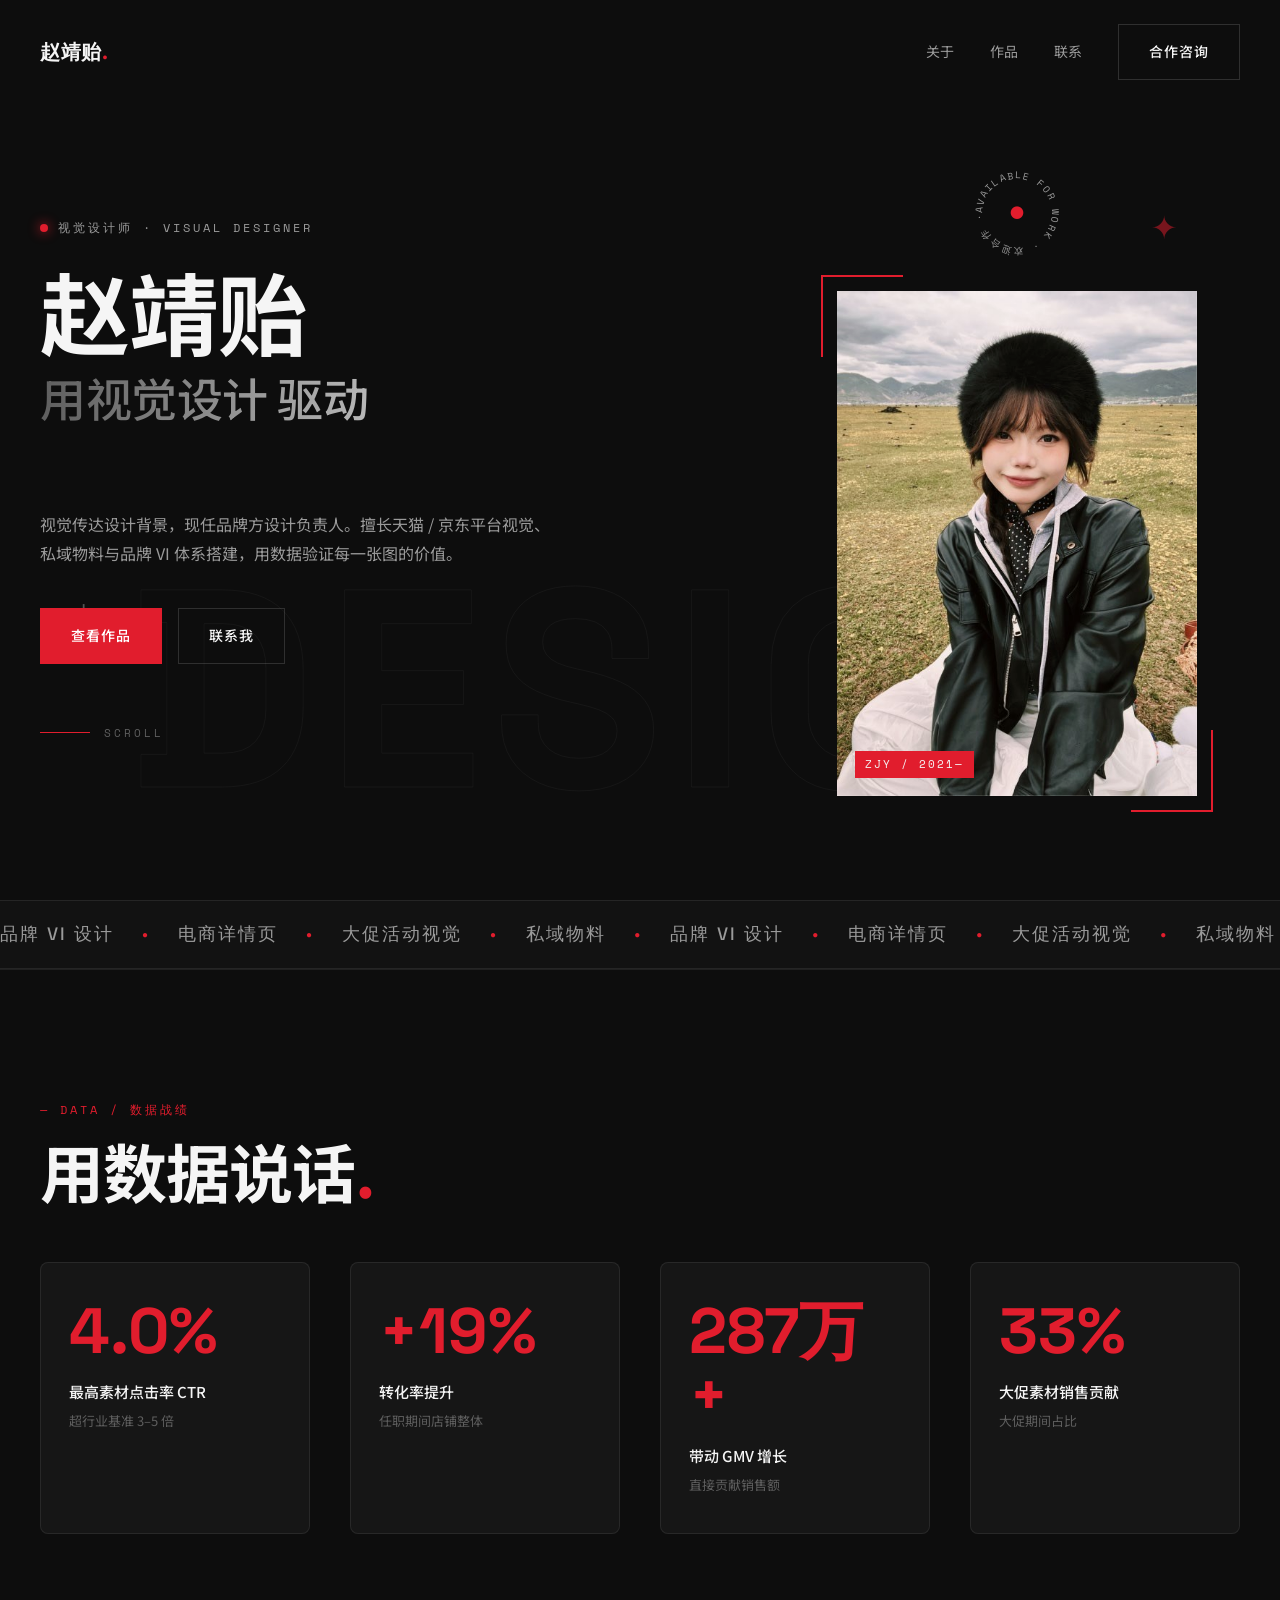
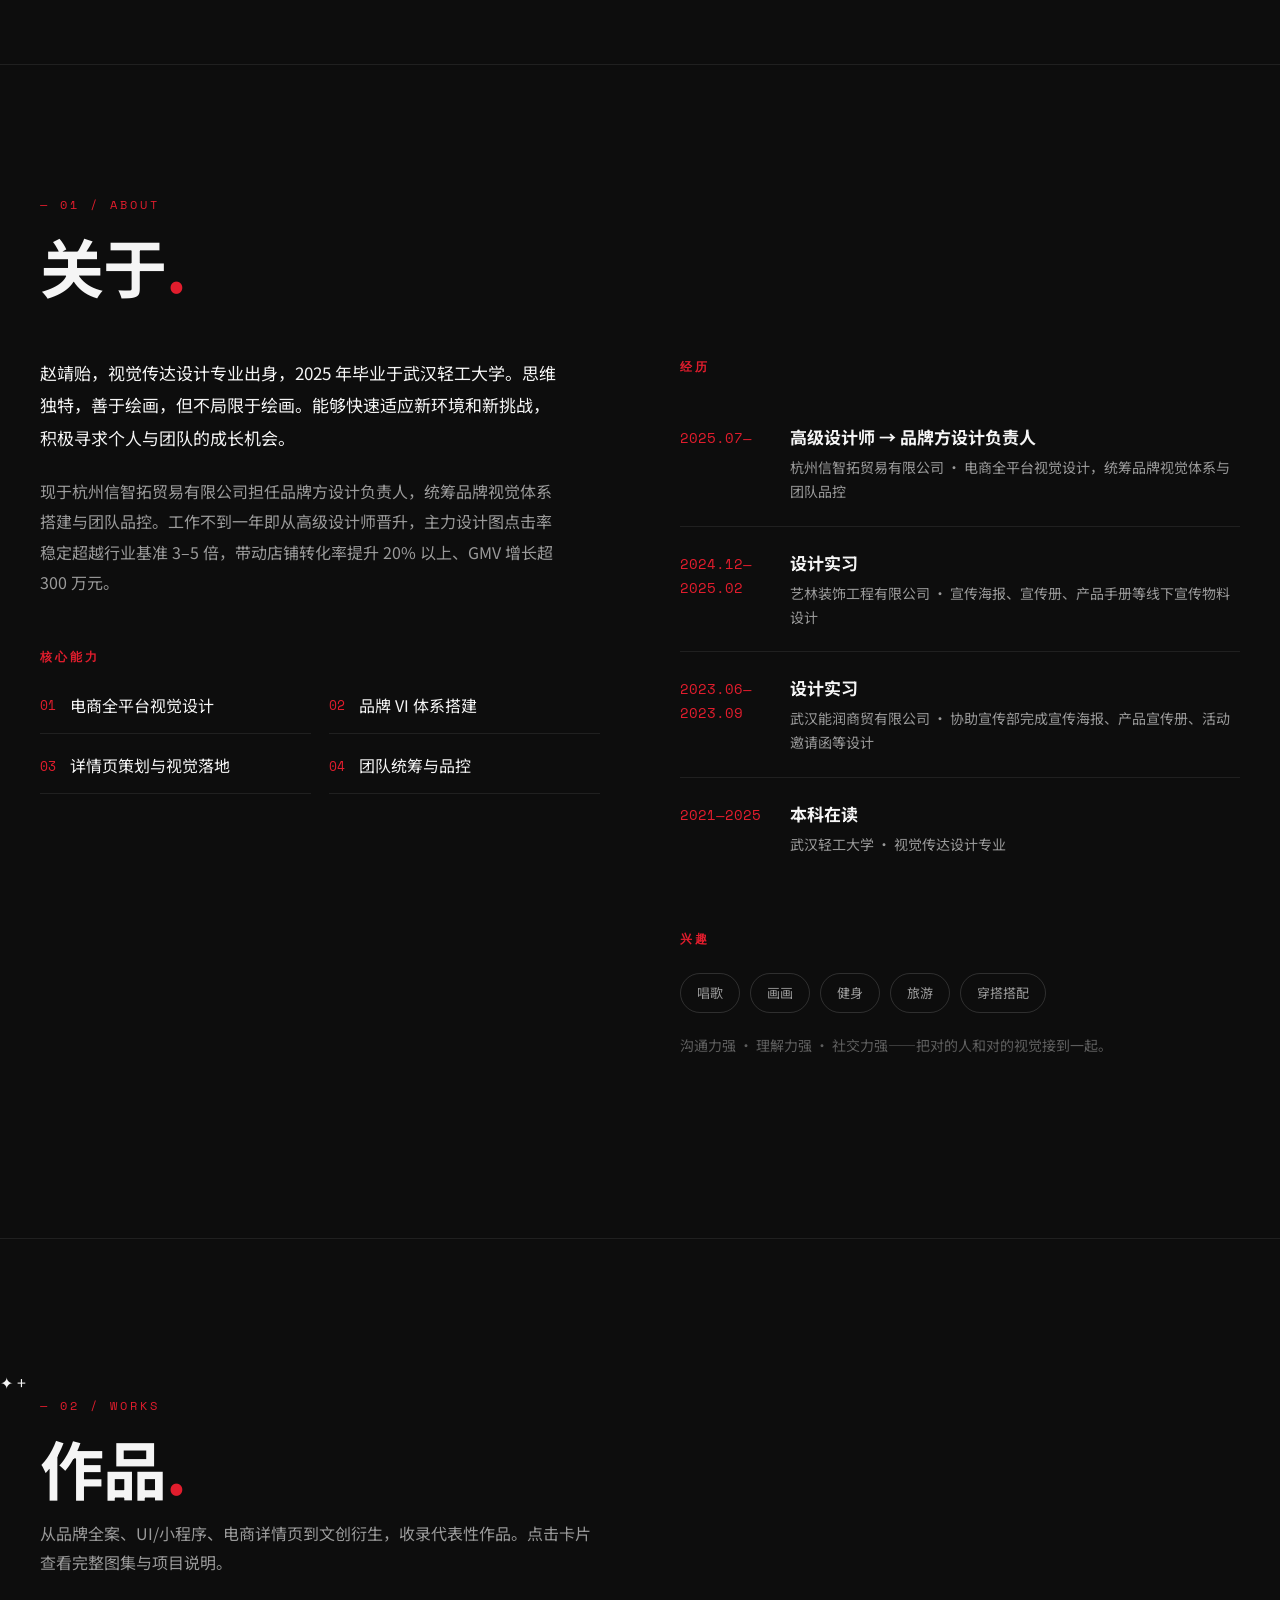
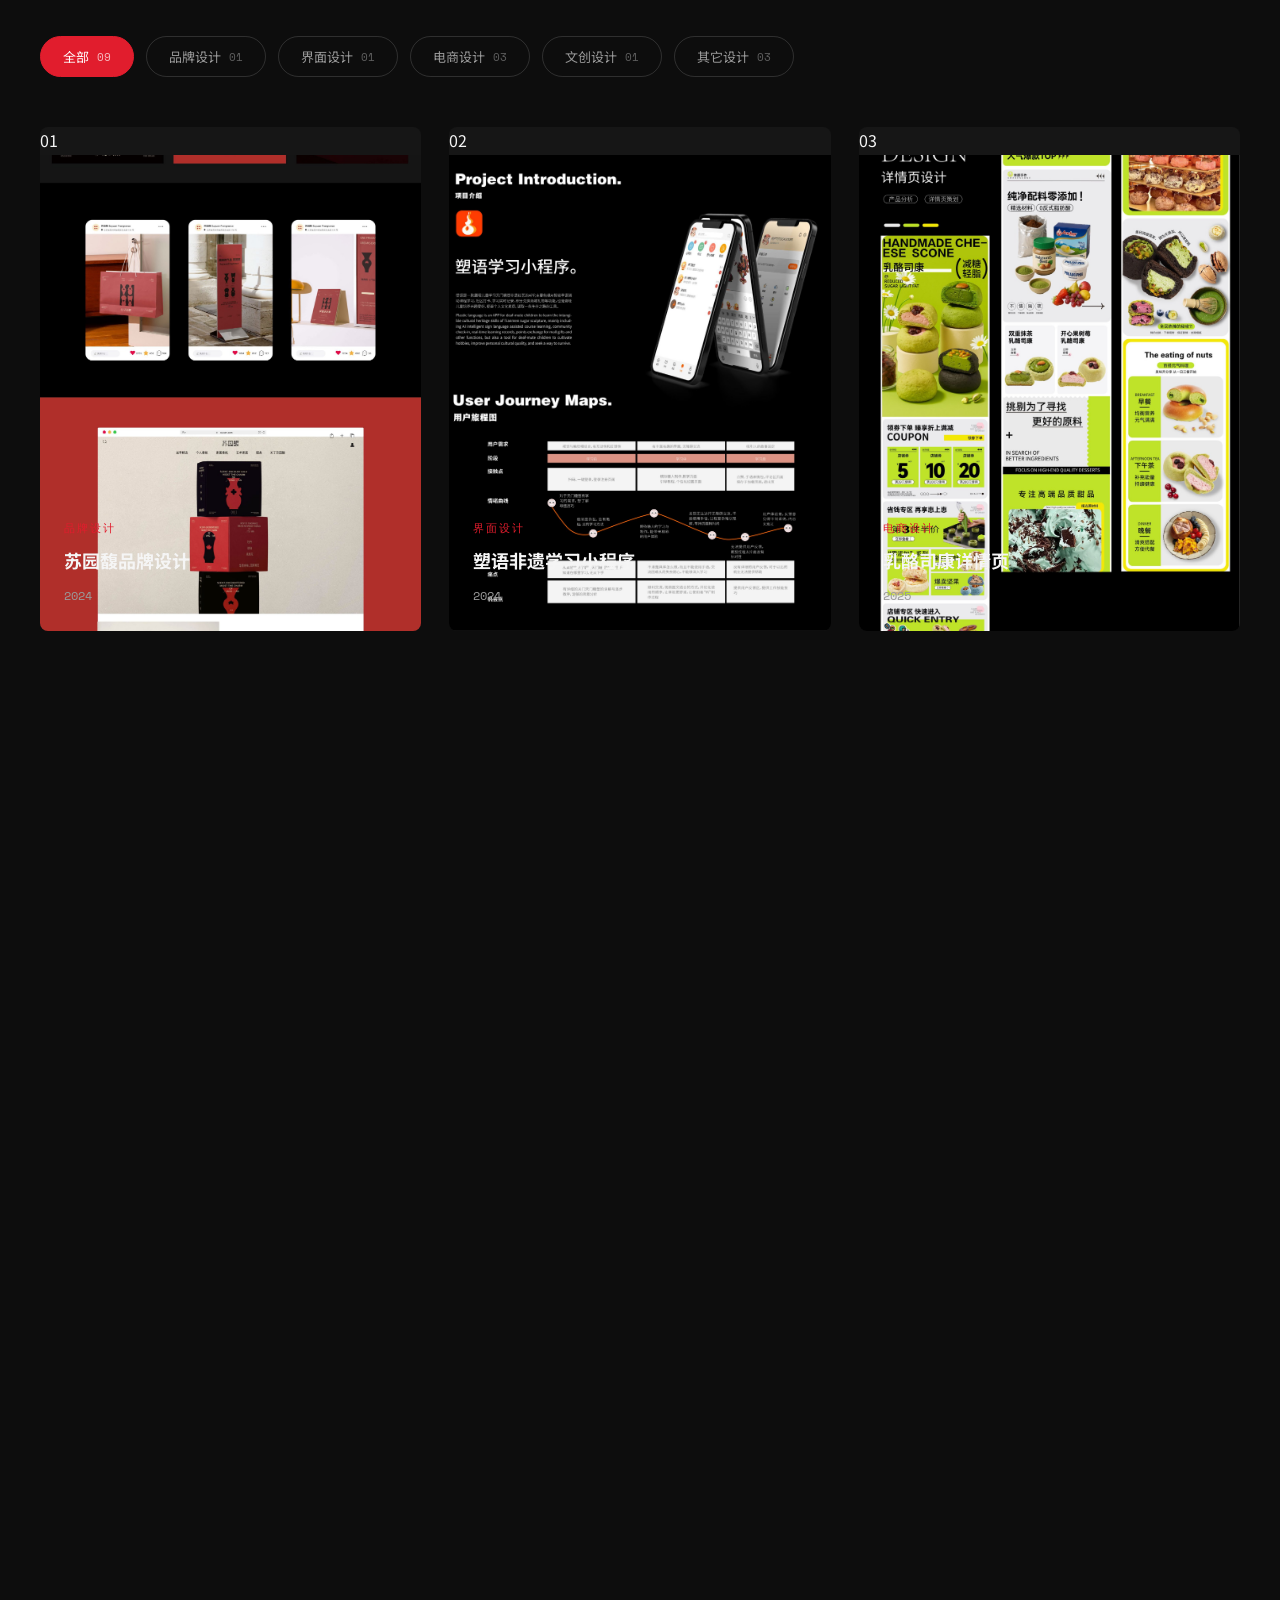
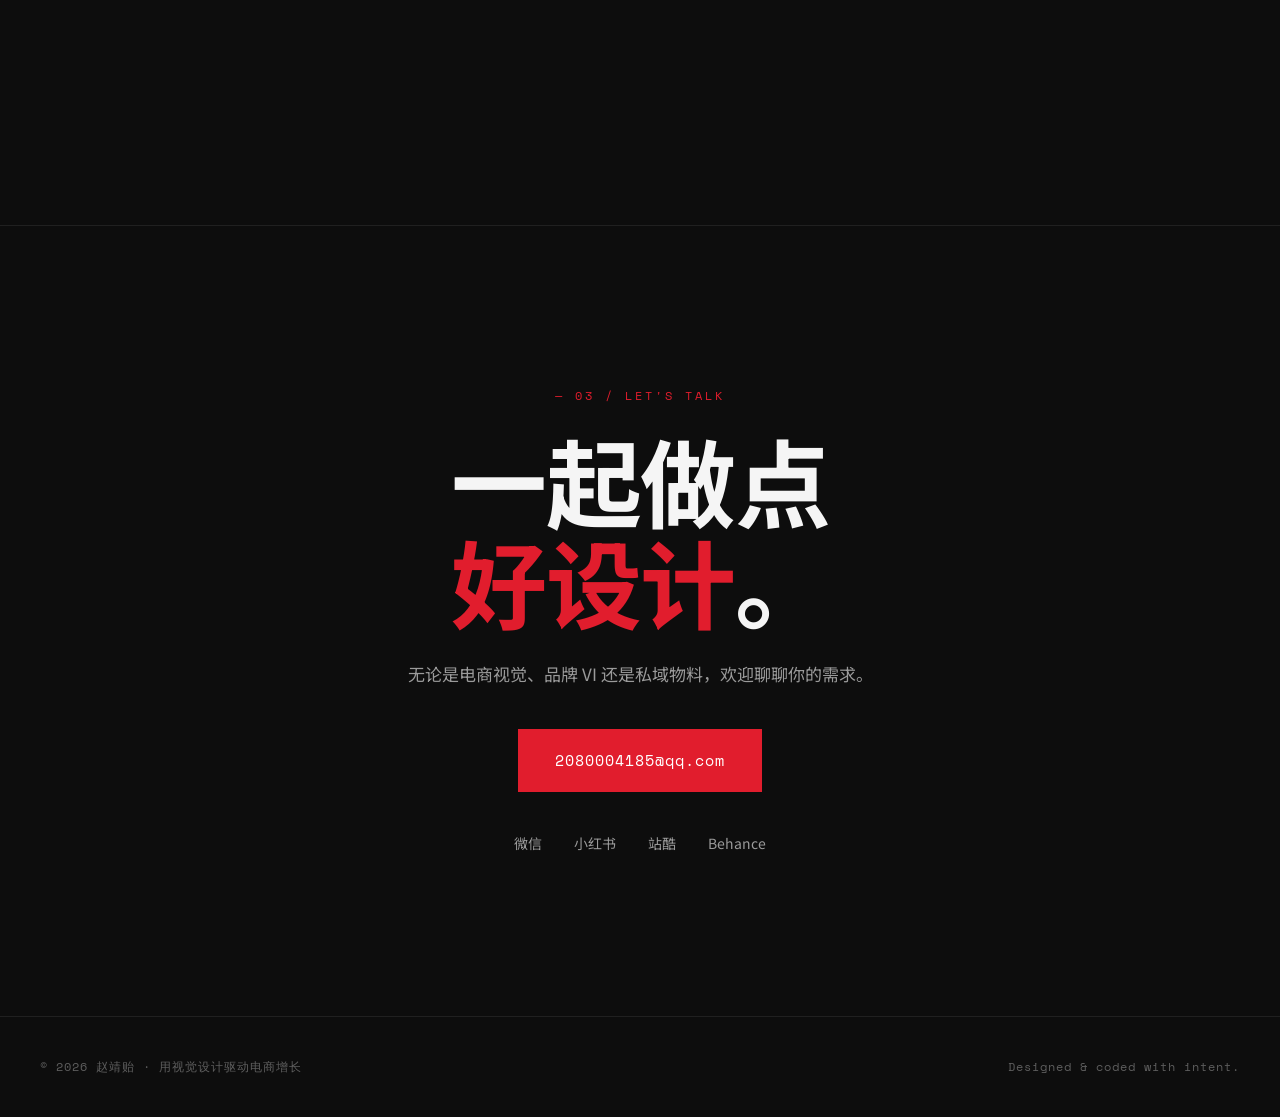
==== index.html @ d7a93163 "Update index.html - works section redesign" ====
<!DOCTYPE html>
<html lang="zh-CN">
<head>
<meta charset="UTF-8">
<meta name="viewport" content="width=device-width, initial-scale=1.0">
<title>赵靖贻 · 用视觉设计驱动电商增长</title>
<meta name="description" content="赵靖贻，视觉传达设计背景，品牌方设计负责人。专注天猫/京东电商视觉、私域物料与品牌 VI 体系搭建，用数据验证设计价值。">
<link rel="preconnect" href="https://fonts.googleapis.com">
<link rel="preconnect" href="https://fonts.gstatic.com" crossorigin>
<link href="https://fonts.googleapis.com/css2?family=Noto+Sans+SC:wght@300;400;500;700&family=Space+Grotesk:wght@400;500;700&family=Space+Mono:wght@400;700&display=swap" rel="stylesheet">
<link rel="icon" href="data:image/svg+xml,<svg xmlns='http://www.w3.org/2000/svg' viewBox='0 0 100 100'><rect width='100' height='100' fill='%230d0d0d'/><text x='50' y='68' font-size='56' font-weight='700' fill='%23E11D2D' text-anchor='middle' font-family='sans-serif'>赵</text></svg>">
<link rel="stylesheet" href="css/style.css">
<script>
window.CDN_BASE = location.hostname.indexOf('github.io') !== -1
  ? 'https://cdn.jsdelivr.net/gh/zhaojingyi-22/zhaojingyi-portfolio@main/'
  : '';
</script>
</head>
<body>

<!-- NAV -->
<header class="nav" id="nav">
  <div class="container nav-inner">
    <a href="#top" class="logo">赵靖贻<span class="logo-dot">.</span></a>
    <nav class="nav-links" id="navLinks">
      <a href="#about" class="nav-link">关于</a>
      <a href="#works" class="nav-link">作品</a>
      <a href="#contact" class="nav-link">联系</a>
      <a href="#contact" class="btn btn-ghost nav-cta">合作咨询</a>
    </nav>
    <button class="nav-toggle" id="navToggle" aria-label="菜单">
      <span></span><span></span><span></span>
    </button>
  </div>
</header>

<!-- HERO -->
<section class="hero" id="top">
  <div class="hero-grid container">
    <div class="hero-text">
      <p class="hero-label"><span class="blink-dot"></span>视觉设计师 · VISUAL DESIGNER</p>
      <h1 class="hero-name" data-text="赵靖贻">赵靖贻</h1>
      <h2 class="hero-headline">
        <span class="headline-line headline-grad">用视觉设计 驱动</span>
        <span class="headline-line headline-grad"><span class="accent">电商增长</span></span>
      </h2>
      <p class="hero-sub">视觉传达设计背景，现任品牌方设计负责人。擅长天猫 / 京东平台视觉、私域物料与品牌 VI 体系搭建，用数据验证每一张图的价值。</p>
      <div class="hero-cta">
        <a href="#works" class="btn btn-primary">查看作品</a>
        <a href="#contact" class="btn btn-ghost">联系我</a>
      </div>
      <div class="hero-scroll">
        <span class="scroll-line"></span>
        <span class="scroll-text">SCROLL</span>
      </div>
    </div>
    <div class="hero-portrait">
      <div class="hero-badge">
        <svg viewBox="0 0 100 100" class="badge-svg" aria-hidden="true">
          <defs><path id="circlePath" d="M 50,50 m -36,0 a 36,36 0 1,1 72,0 a 36,36 0 1,1 -72,0"/></defs>
          <text class="badge-text"><textPath href="#circlePath">AVAILABLE FOR WORK · 欢迎合作 · </textPath></text>
        </svg>
        <span class="badge-center">●</span>
      </div>
      <div class="portrait-frame" id="portraitFrame">
        <img src="assets/portrait.jpg" alt="赵靖贻个人照片" loading="eager">
        <span class="portrait-tag">ZJY / 2021—</span>
      </div>
    </div>
  </div>
  <div class="hero-bg-text">DESIGN</div>
  <div class="hero-floaters">
    <span class="float-shape float-asterisk">✦</span>
    <span class="float-shape float-cross">+</span>
    <span class="float-shape float-circle"></span>
  </div>
</section>

<!-- MARQUEE -->
<div class="marquee" aria-hidden="true">
  <div class="marquee-track">
    <span>品牌 VI 设计</span><span class="marquee-dot">●</span><span>电商详情页</span><span class="marquee-dot">●</span><span>大促活动视觉</span><span class="marquee-dot">●</span><span>私域物料</span><span class="marquee-dot">●</span><span>品牌 VI 设计</span><span class="marquee-dot">●</span><span>电商详情页</span><span class="marquee-dot">●</span><span>大促活动视觉</span><span class="marquee-dot">●</span><span>私域物料</span><span class="marquee-dot">●</span>
  </div>
</div>

<!-- STATS -->
<section class="stats" id="stats">
  <div class="container">
    <div class="section-head reveal">
      <span class="section-label">— DATA / 数据战绩</span>
      <h2 class="section-title">用数据说话<span class="accent">.</span></h2>
    </div>
    <div class="stats-grid">
      <div class="stat reveal">
        <div class="stat-num" data-target="4.2" data-suffix="%">0</div>
        <p class="stat-label">最高素材点击率 CTR</p>
        <p class="stat-note">超行业基准 3–5 倍</p>
      </div>
      <div class="stat reveal" data-delay="100">
        <div class="stat-num" data-target="20" data-prefix="+" data-suffix="%">0</div>
        <p class="stat-label">转化率提升</p>
        <p class="stat-note">任职期间店铺整体</p>
      </div>
      <div class="stat reveal" data-delay="200">
        <div class="stat-num" data-target="300" data-suffix="万+">0</div>
        <p class="stat-label">带动 GMV 增长</p>
        <p class="stat-note">直接贡献销售额</p>
      </div>
      <div class="stat reveal" data-delay="300">
        <div class="stat-num" data-target="35" data-suffix="%">0</div>
        <p class="stat-label">大促素材销售贡献</p>
        <p class="stat-note">大促期间占比</p>
      </div>
    </div>
  </div>
</section>

<!-- ABOUT -->
<section class="about" id="about">
  <div class="container">
    <div class="section-head reveal">
      <span class="section-label">— 01 / ABOUT</span>
      <h2 class="section-title">关于<span class="accent">.</span></h2>
    </div>
    <div class="about-grid">
      <div class="about-left">
        <p class="about-bio reveal">赵靖贻，视觉传达设计专业出身，2025 年毕业于武汉轻工大学。思维独特，善于绘画，但不局限于绘画。能够快速适应新环境和新挑战，积极寻求个人与团队的成长机会。</p>
        <p class="about-bio reveal">现于杭州信智拓贸易有限公司担任品牌方设计负责人，统筹品牌视觉体系搭建与团队品控。工作不到一年即从高级设计师晋升，主力设计图点击率稳定超越行业基准 3–5 倍，带动店铺转化率提升 20% 以上、GMV 增长超 300 万元。</p>
        <div class="about-cap reveal">
          <h3 class="cap-title">核心能力</h3>
          <ul class="cap-list">
            <li><span>01</span>电商全平台视觉设计</li>
            <li><span>02</span>品牌 VI 体系搭建</li>
            <li><span>03</span>详情页策划与视觉落地</li>
            <li><span>04</span>团队统筹与品控</li>
          </ul>
        </div>
      </div>
      <div class="about-right">
        <div class="timeline reveal">
          <h3 class="cap-title">经历</h3>
          <div class="tl-item">
            <span class="tl-year">2025.07—</span>
            <div class="tl-body">
              <h4>高级设计师 → 品牌方设计负责人</h4>
              <p>杭州信智拓贸易有限公司 · 电商全平台视觉设计，统筹品牌视觉体系与团队品控</p>
            </div>
          </div>
          <div class="tl-item">
            <span class="tl-year">2024.12—2025.02</span>
            <div class="tl-body">
              <h4>设计实习</h4>
              <p>艺林装饰工程有限公司 · 宣传海报、宣传册、产品手册等线下宣传物料设计</p>
            </div>
          </div>
          <div class="tl-item">
            <span class="tl-year">2023.06—2023.09</span>
            <div class="tl-body">
              <h4>设计实习</h4>
              <p>武汉能润商贸有限公司 · 协助宣传部完成宣传海报、产品宣传册、活动邀请函等设计</p>
            </div>
          </div>
          <div class="tl-item">
            <span class="tl-year">2021—2025</span>
            <div class="tl-body">
              <h4>本科在读</h4>
              <p>武汉轻工大学 · 视觉传达设计专业</p>
            </div>
          </div>
        </div>
        <div class="interests reveal">
          <h3 class="cap-title">兴趣</h3>
          <div class="tags">
            <span>唱歌</span><span>画画</span><span>健身</span><span>旅游</span><span>穿搭搭配</span>
          </div>
          <p class="soft-skills">沟通力强 · 理解力强 · 社交力强——把对的人和对的视觉接到一起。</p>
        </div>
      </div>
    </div>
  </div>
</section>

<!-- WORKS -->
<section class="works" id="works">
  <div class="works-deco" aria-hidden="true">
    <span class="deco-ring"></span>
    <span class="deco-star">✦</span>
    <span class="deco-cross">+</span>
    <span class="deco-dots"></span>
  </div>
  <div class="container">
    <div class="section-head reveal">
      <span class="section-label">— 02 / WORKS</span>
      <h2 class="section-title">作品<span class="accent">.</span></h2>
      <p class="section-desc">从品牌全案、UI/小程序、电商详情页到文创衍生，收录代表性作品。点击卡片查看完整图集与项目说明。</p>
    </div>

    <div class="filters reveal" id="filters">
      <button class="filter is-active" data-filter="all">全部 <span>09</span></button>
      <button class="filter" data-filter="brand">品牌设计 <span>01</span></button>
      <button class="filter" data-filter="ui">界面设计 <span>01</span></button>
      <button class="filter" data-filter="ecommerce">电商设计 <span>03</span></button>
      <button class="filter" data-filter="creative">文创设计 <span>01</span></button>
      <button class="filter" data-filter="other">其它设计 <span>03</span></button>
    </div>

    <div class="works-grid" id="worksGrid">
      <article class="work reveal" data-category="brand" data-type="image" data-id="brand-suyuan" data-title="苏园馥品牌设计" data-cat="品牌设计" data-year="2024">
        <span class="work-index">01</span>
        <span class="work-view"></span>
        <div class="work-media"><img src="assets/works/brand-suyuan-05.jpg" alt="苏园馥品牌设计" loading="lazy"></div>
        <div class="work-meta">
          <span class="work-cat">品牌设计</span>
          <h3 class="work-title">苏园馥品牌设计</h3>
          <span class="work-year">2024</span>
        </div>
      </article>

      <article class="work reveal" data-category="ui" data-type="image" data-id="ui-suyu" data-title="塑语非遗学习小程序" data-cat="界面设计" data-year="2024">
        <span class="work-index">02</span>
        <span class="work-view"></span>
        <div class="work-media"><img src="assets/works/ui-suyu-01.jpg" alt="塑语非遗学习小程序" loading="lazy"></div>
        <div class="work-meta">
          <span class="work-cat">界面设计</span>
          <h3 class="work-title">塑语非遗学习小程序</h3>
          <span class="work-year">2024</span>
        </div>
      </article>

      <article class="work reveal" data-category="ecommerce" data-type="image" data-id="ecom-scone" data-title="乳酪司康详情页设计" data-cat="电商设计" data-year="2025">
        <span class="work-index">03</span>
        <span class="work-view"></span>
        <div class="work-media"><img src="assets/works/ecom-scone-01.jpg" alt="乳酪司康详情页设计" loading="lazy"></div>
        <div class="work-meta">
          <span class="work-cat">电商设计</span>
          <h3 class="work-title">乳酪司康详情页</h3>
          <span class="work-year">2025</span>
        </div>
      </article>

      <article class="work reveal" data-category="ecommerce" data-type="image" data-id="ecom-mideer" data-title="弥鹿笔袋详情页设计" data-cat="电商设计" data-year="2025">
        <span class="work-index">04</span>
        <span class="work-view"></span>
        <div class="work-media"><img src="assets/works/ecom-mideer-01.jpg" alt="弥鹿笔袋详情页设计" loading="lazy"></div>
        <div class="work-meta">
          <span class="work-cat">电商设计</span>
          <h3 class="work-title">弥鹿笔袋详情页</h3>
          <span class="work-year">2025</span>
        </div>
      </article>

      <article class="work reveal" data-category="ecommerce" data-type="image" data-id="ecom-cocacola" data-title="可口可乐联名杯详情页设计" data-cat="电商设计" data-year="2024">
        <span class="work-index">05</span>
        <span class="work-view"></span>
        <div class="work-media"><img src="assets/works/ecom-cocacola-01.jpg" alt="可口可乐联名杯详情页设计" loading="lazy"></div>
        <div class="work-meta">
          <span class="work-cat">电商设计</span>
          <h3 class="work-title">可口可乐联名杯详情页</h3>
          <span class="work-year">2024</span>
        </div>
      </article>

      <article class="work reveal" data-category="creative" data-type="image" data-id="creative-dunhuang" data-title="藻韵敦煌文创设计" data-cat="文创设计" data-year="2025">
        <span class="work-index">06</span>
        <span class="work-view"></span>
        <div class="work-media"><img src="assets/works/creative-dunhuang-01.jpg" alt="藻韵敦煌文创设计" loading="lazy"></div>
        <div class="work-meta">
          <span class="work-cat">文创设计</span>
          <h3 class="work-title">藻韵敦煌文创设计</h3>
          <span class="work-year">2025</span>
        </div>
      </article>

      <article class="work reveal" data-category="other" data-type="image" data-id="other-poster" data-title="海报设计合集" data-cat="其它设计" data-year="2023–2024">
        <span class="work-index">07</span>
        <span class="work-view"></span>
        <div class="work-media"><img src="assets/works/other-poster-01.jpg" alt="海报设计合集" loading="lazy"></div>
        <div class="work-meta">
          <span class="work-cat">其它设计</span>
          <h3 class="work-title">海报设计合集</h3>
          <span class="work-year">2023–2024</span>
        </div>
      </article>

      <article class="work reveal" data-category="other" data-type="image" data-id="other-book" data-title="手绘本封面设计" data-cat="其它设计" data-year="2024">
        <span class="work-index">08</span>
        <span class="work-view"></span>
        <div class="work-media"><img src="assets/works/other-book-01.jpg" alt="手绘本封面设计" loading="lazy"></div>
        <div class="work-meta">
          <span class="work-cat">其它设计</span>
          <h3 class="work-title">手绘本封面设计</h3>
          <span class="work-year">2024</span>
        </div>
      </article>

      <article class="work reveal" data-category="other" data-type="image" data-id="other-illust" data-title="插画与个人创作" data-cat="其它设计" data-year="2021–2024">
        <span class="work-index">09</span>
        <span class="work-view"></span>
        <div class="work-media"><img src="assets/works/other-illust-01.jpg" alt="插画与个人创作" loading="lazy"></div>
        <div class="work-meta">
          <span class="work-cat">其它设计</span>
          <h3 class="work-title">插画与个人创作</h3>
          <span class="work-year">2021–2024</span>
        </div>
      </article>
    </div>
  </div>
</section>

<!-- CONTACT -->
<section class="contact" id="contact">
  <div class="container contact-inner reveal">
    <span class="section-label">— 03 / LET'S TALK</span>
    <h2 class="contact-title">一起做点<br><span class="accent">好设计</span>。</h2>
    <p class="contact-desc">无论是电商视觉、品牌 VI 还是私域物料，欢迎聊聊你的需求。</p>
    <a href="mailto:2080004185@qq.com" class="btn btn-primary contact-btn">2080004185@qq.com</a>
    <div class="socials">
      <a href="#" class="social">微信</a>
      <a href="#" class="social">小红书</a>
      <a href="#" class="social">站酷</a>
      <a href="#" class="social">Behance</a>
    </div>
  </div>
</section>

<footer class="footer">
  <div class="container footer-inner">
    <span>© 2026 赵靖贻 · 用视觉设计驱动电商增长</span>
    <span class="footer-cred">Designed & coded with intent.</span>
  </div>
</footer>

<script>
if (window.CDN_BASE) {
  document.querySelectorAll('img[src^="assets/"]').forEach(function(img) {
    img.src = window.CDN_BASE + img.getAttribute('src');
  });
}
</script>
<script src="js/main.js"></script>
</body>
</html>
---- css/style.css ----
:root{
  --bg:#0d0d0d;
  --bg-2:#121212;
  --surface:#161616;
  --line:rgba(255,255,255,.08);
  --line-2:rgba(255,255,255,.14);
  --red:#E11D2D;
  --red-2:#ff3b46;
  --white:#f5f5f5;
  --gray:#9a9a9a;
  --dim:#5e5e5e;
  --sans:"Noto Sans SC",system-ui,sans-serif;
  --grotesk:"Space Grotesk",sans-serif;
  --mono:"Space Mono",monospace;
  --max:1280px;
  --ease:cubic-bezier(.22,.61,.36,1);
}
*{margin:0;padding:0;box-sizing:border-box}
html{scroll-behavior:smooth}
body{
  background:var(--bg);
  color:var(--white);
  font-family:var(--sans);
  font-size:16px;
  line-height:1.7;
  -webkit-font-smoothing:antialiased;
  overflow-x:hidden;
}
img{display:block;max-width:100%}
a{color:inherit;text-decoration:none}
button{font-family:inherit;cursor:pointer;border:none;background:none;color:inherit}
.container{width:100%;max-width:var(--max);margin:0 auto;padding:0 40px}
.accent{color:var(--red)}

/* ---------- NAV ---------- */
.nav{position:fixed;top:0;left:0;width:100%;z-index:100;transition:background .4s var(--ease),border-color .4s var(--ease),padding .4s var(--ease);padding:24px 0;border-bottom:1px solid transparent}
.nav.scrolled{background:rgba(13,13,13,.85);backdrop-filter:blur(14px);-webkit-backdrop-filter:blur(14px);border-color:var(--line);padding:16px 0}
.nav-inner{display:flex;align-items:center;justify-content:space-between}
.logo{font-family:var(--grotesk);font-weight:700;font-size:20px;letter-spacing:.5px}
.logo-dot{color:var(--red)}
.nav-links{display:flex;align-items:center;gap:36px}
.nav-link{font-size:14px;color:var(--gray);position:relative;transition:color .3s}
.nav-link::after{content:"";position:absolute;left:0;bottom:-6px;width:0;height:1px;background:var(--red);transition:width .3s var(--ease)}
.nav-link:hover{color:var(--white)}
.nav-link:hover::after{width:100%}
.nav-cta{padding:9px 20px;font-size:13px;border-color:var(--line-2)}
.nav-cta:hover{border-color:var(--red);color:var(--red)}
.nav-toggle{display:none;flex-direction:column;gap:5px;padding:6px}
.nav-toggle span{width:24px;height:2px;background:var(--white);transition:.3s}

/* ---------- BUTTONS ---------- */
.btn{display:inline-flex;align-items:center;justify-content:center;padding:15px 30px;font-size:14px;font-weight:500;letter-spacing:1px;transition:all .35s var(--ease);border:1px solid transparent;cursor:pointer}
.btn-primary{background:var(--red);color:#fff}
.btn-primary:hover{background:var(--red-2);transform:translateY(-2px);box-shadow:0 12px 30px -10px rgba(225,29,45,.6)}
.btn-ghost{border-color:var(--line-2);color:var(--white)}
.btn-ghost:hover{border-color:var(--red);color:var(--red)}

/* ---------- HERO ---------- */
.hero{position:relative;min-height:100vh;display:flex;align-items:center;padding:140px 0 80px;overflow:hidden}
.hero-grid{display:grid;grid-template-columns:1.4fr .9fr;gap:60px;align-items:center;position:relative;z-index:2}
.hero-label{font-family:var(--mono);font-size:12px;color:var(--gray);letter-spacing:3px;margin-bottom:28px;display:flex;align-items:center;gap:10px;opacity:0;animation:heroIn .9s var(--ease) .15s forwards}
.blink-dot{width:8px;height:8px;border-radius:50%;background:var(--red);box-shadow:0 0 12px var(--red);animation:blink 1.6s ease-in-out infinite}
@keyframes blink{0%,100%{opacity:1;transform:scale(1)}50%{opacity:.3;transform:scale(.7)}}
.hero-name{font-size:clamp(44px,7vw,96px);font-weight:700;line-height:1;letter-spacing:-1px;margin-bottom:14px;position:relative;display:inline-block;color:var(--white);opacity:0;animation:heroIn .9s var(--ease) .3s forwards}
.hero-name::before{content:attr(data-text);position:absolute;inset:0;background:linear-gradient(100deg,transparent 40%,var(--red) 50%,transparent 60%);background-size:280% 100%;-webkit-background-clip:text;background-clip:text;-webkit-text-fill-color:transparent;color:transparent;animation:nameShine 5s ease-in-out 1.6s infinite;pointer-events:none}
@keyframes nameShine{0%,100%{background-position:130% 0}50%{background-position:-30% 0}}

.hero-headline{font-size:clamp(26px,3.6vw,46px);font-weight:500;line-height:1.2;margin-bottom:28px;letter-spacing:-.5px;display:flex;flex-direction:column;gap:2px}
.headline-line{opacity:0;animation:heroIn .9s var(--ease) forwards}
.headline-line:nth-child(1){animation-delay:.45s}
.headline-line:nth-child(2){animation-delay:.6s}
.headline-grad{
  background:linear-gradient(90deg,var(--dim) 0%,var(--white) 40%,var(--white) 60%,var(--dim) 100%);
  background-size:200% 100%;
  background-position:100% 0;
  -webkit-background-clip:text;background-clip:text;
  -webkit-text-fill-color:transparent;color:transparent;
  animation:headlineGradient 1.8s var(--ease) .5s forwards;
}
@keyframes headlineGradient{
  0%{background-position:100% 0;opacity:0}
  30%{opacity:1}
  100%{background-position:0% 0;opacity:1}
}
.hero-headline .accent{animation:accentPop .7s var(--ease) 1.8s both}
@keyframes accentPop{0%{opacity:0;transform:scale(.7) translateY(8px)}100%{opacity:1;transform:none}}

.hero-sub{font-size:16px;color:var(--gray);max-width:520px;margin-bottom:40px;line-height:1.8;opacity:0;animation:heroIn .9s var(--ease) .75s forwards}
.hero-cta{display:flex;gap:16px;margin-bottom:60px;opacity:0;animation:heroIn .9s var(--ease) .9s forwards}
.hero-scroll{display:flex;align-items:center;gap:14px;opacity:0;animation:heroIn .9s var(--ease) 1s forwards}
.scroll-line{width:50px;height:1px;background:var(--red);position:relative;overflow:hidden}
.scroll-line::after{content:"";position:absolute;left:-50px;top:0;width:50px;height:1px;background:var(--white);animation:slide 2.2s var(--ease) infinite}
@keyframes slide{0%{left:-50px}100%{left:50px}}
.scroll-text{font-family:var(--mono);font-size:11px;letter-spacing:3px;color:var(--dim)}
@keyframes heroIn{from{opacity:0;transform:translateY(40px)}to{opacity:1;transform:none}}

/* 头像区 */
.hero-portrait{display:flex;flex-direction:column;align-items:center;gap:30px;opacity:0;animation:portraitFlyIn 1.2s var(--ease) .35s forwards}
@keyframes portraitFlyIn{from{opacity:0;transform:translateX(80px) rotate(3deg)}to{opacity:1;transform:none}}
.portrait-frame{position:relative;max-width:360px;transition:transform .45s var(--ease);transform-style:preserve-3d;will-change:transform}
.portrait-frame::before{content:"";position:absolute;top:-16px;left:-16px;width:80px;height:80px;border-top:2px solid var(--red);border-left:2px solid var(--red);transition:width .5s var(--ease),height .5s var(--ease)}
.portrait-frame::after{content:"";position:absolute;bottom:-16px;right:-16px;width:80px;height:80px;border-bottom:2px solid var(--red);border-right:2px solid var(--red);transition:width .5s var(--ease),height .5s var(--ease)}
.portrait-frame:hover::before,.portrait-frame:hover::after{width:104px;height:104px}
.portrait-frame img{width:100%;filter:grayscale(.15) contrast(1.05)}
.portrait-tag{position:absolute;bottom:18px;left:18px;font-family:var(--mono);font-size:11px;color:var(--white);background:var(--red);padding:4px 10px;letter-spacing:2px}

/* 旋转徽章 */
.hero-badge{position:relative;width:96px;height:96px;z-index:5;animation:badgeFloat 4s ease-in-out infinite}
.badge-svg{width:100%;height:100%;animation:badgeSpin 12s linear infinite}
.badge-text{font-family:var(--mono);font-size:10px;fill:var(--gray);letter-spacing:1.5px}
.badge-center{position:absolute;top:50%;left:50%;transform:translate(-50%,-50%);font-size:14px;color:var(--red);animation:blink 1.6s ease-in-out infinite}
@keyframes badgeSpin{from{transform:rotate(0)}to{transform:rotate(360deg)}}
@keyframes badgeFloat{0%,100%{transform:translateY(0)}50%{transform:translateY(-8px)}}

/* 浮动装饰元素 */
.hero-floaters{position:absolute;inset:0;z-index:1;pointer-events:none}
.float-shape{position:absolute;pointer-events:none;opacity:.5}
.float-asterisk{top:22%;right:8%;font-size:32px;color:var(--red);animation:floatSpin 8s ease-in-out infinite}
.float-cross{bottom:30%;left:6%;font-size:24px;color:var(--gray);animation:floatPulse 4s ease-in-out infinite}
.float-circle{top:58%;right:12%;width:16px;height:16px;border:1.5px solid var(--red);border-radius:50%;animation:floatPulse 5s ease-in-out infinite .5s}
@keyframes floatSpin{0%,100%{transform:rotate(0) translateY(0)}50%{transform:rotate(180deg) translateY(-12px)}}
@keyframes floatPulse{0%,100%{transform:scale(1);opacity:.5}50%{transform:scale(1.3);opacity:.2}}

.hero-bg-text{position:absolute;bottom:-30px;left:50%;transform:translateX(-50%);font-family:var(--grotesk);font-weight:700;font-size:clamp(120px,22vw,320px);color:transparent;-webkit-text-stroke:1px rgba(255,255,255,.04);letter-spacing:10px;z-index:1;pointer-events:none;white-space:nowrap;animation:bgDrift 18s ease-in-out infinite}
@keyframes bgDrift{0%,100%{transform:translateX(-50%)}50%{transform:translateX(-42%)}}

/* ---------- MARQUEE ---------- */
.marquee{overflow:hidden;border-top:1px solid var(--line);border-bottom:1px solid var(--line);background:var(--bg-2);padding:18px 0;white-space:nowrap}
.marquee-track{display:inline-flex;align-items:center;gap:28px;animation:marqueeMove 24s linear infinite}
.marquee-track span{font-family:var(--grotesk);font-size:18px;font-weight:500;color:var(--gray);text-transform:uppercase;letter-spacing:2px}
.marquee-track .marquee-dot{color:var(--red);font-size:10px}
@keyframes marqueeMove{from{transform:translateX(0)}to{transform:translateX(-50%)}}

/* ---------- SECTION COMMON ---------- */
.section-head{margin-bottom:60px;max-width:680px}
.section-label{font-family:var(--mono);font-size:12px;color:var(--red);letter-spacing:3px;display:block;margin-bottom:18px}
.section-title{font-size:clamp(36px,5vw,68px);font-weight:700;line-height:1;letter-spacing:-1px}
.section-desc{font-size:16px;color:var(--gray);margin-top:20px;max-width:560px;line-height:1.8}

/* ---------- STATS ---------- */
.stats{padding:130px 0;border-top:1px solid var(--line)}
.stats-grid{display:grid;grid-template-columns:repeat(4,1fr);gap:40px}
.stat{padding:36px 28px;background:var(--surface);border:1px solid var(--line);border-radius:8px;transition:transform .4s var(--ease),border-color .4s var(--ease)}
.stat:hover{transform:translateY(-6px);border-color:var(--line-2)}
.stat-num{font-family:var(--grotesk);font-size:clamp(40px,5vw,64px);font-weight:700;color:var(--red);line-height:1;margin-bottom:16px}
.stat-label{font-size:15px;color:var(--white);font-weight:500;margin-bottom:6px}
.stat-note{font-size:13px;color:var(--dim)}

/* ---------- ABOUT ---------- */
.about{padding:130px 0;border-top:1px solid var(--line)}
.about-grid{display:grid;grid-template-columns:1fr 1fr;gap:80px}
.about-bio{font-size:16px;color:var(--gray);line-height:1.9;margin-bottom:22px;max-width:520px}
.about-bio:first-of-type{color:var(--white);font-size:17px}
.about-cap{margin-top:50px}
.cap-title{font-family:var(--mono);font-size:12px;color:var(--red);letter-spacing:3px;margin-bottom:24px;text-transform:uppercase}
.cap-list{list-style:none;display:grid;grid-template-columns:1fr 1fr;gap:18px}
.cap-list li{font-size:16px;color:var(--white);padding-bottom:14px;border-bottom:1px solid var(--line);display:flex;align-items:center;gap:14px}
.cap-list span{font-family:var(--mono);color:var(--red);font-size:13px}
.timeline,.interests{margin-bottom:50px}
.tl-item{display:grid;grid-template-columns:90px 1fr;gap:20px;padding:22px 0;border-bottom:1px solid var(--line)}
.tl-item:last-child{border-bottom:none}
.tl-year{font-family:var(--mono);font-size:14px;color:var(--red);padding-top:3px}
.tl-body h4{font-size:17px;font-weight:700;margin-bottom:4px}
.tl-body p{font-size:14px;color:var(--gray)}
.tags{display:flex;flex-wrap:wrap;gap:10px;margin-bottom:20px}
.tags span{padding:8px 16px;border:1px solid var(--line-2);border-radius:30px;font-size:13px;color:var(--gray);transition:.3s}
.tags span:hover{border-color:var(--red);color:var(--red)}
.soft-skills{font-size:14px;color:var(--dim);line-height:1.8}

/* ---------- WORKS ---------- */
.works{padding:130px 0;border-top:1px solid var(--line)}
.filters{display:flex;flex-wrap:wrap;gap:12px;margin-bottom:50px}
.filter{padding:10px 22px;border:1px solid var(--line-2);border-radius:40px;font-size:13px;color:var(--gray);transition:all .3s var(--ease);display:inline-flex;align-items:center;gap:8px}
.filter span{font-family:var(--mono);font-size:11px;color:var(--dim)}
.filter:hover{color:var(--white);border-color:var(--white)}
.filter.is-active{background:var(--red);border-color:var(--red);color:#fff}
.filter.is-active span{color:rgba(255,255,255,.7)}
.works-grid{display:grid;grid-template-columns:repeat(3,1fr);gap:28px}
.work{position:relative;cursor:pointer;overflow:hidden;border-radius:8px;background:var(--surface);transition:transform .5s var(--ease)}
.work:hover{transform:translateY(-6px)}
.work-media{aspect-ratio:4/5;overflow:hidden;position:relative}
.work-media img{width:100%;height:100%;object-fit:cover;transition:transform .7s var(--ease)}
.work:hover .work-media img{transform:scale(1.06)}
.work-overlay{position:absolute;inset:0;background:linear-gradient(to top,rgba(13,13,13,.92) 0%,rgba(13,13,13,.2) 50%,transparent 100%);opacity:0;transition:opacity .4s var(--ease);display:flex;align-items:flex-end;justify-content:flex-end;padding:24px}
.work:hover .work-overlay{opacity:1}
.work-plus{font-size:28px;color:var(--white);width:48px;height:48px;border:1px solid var(--white);border-radius:50%;display:flex;align-items:center;justify-content:center;transform:translateY(10px);transition:transform .4s var(--ease)}
.work:hover .work-plus{transform:translateY(0);border-color:var(--red);color:var(--red)}
.work-meta{position:absolute;left:0;bottom:0;padding:24px;z-index:2;width:100%}
.work-cat{font-family:var(--mono);font-size:11px;color:var(--red);letter-spacing:2px;text-transform:uppercase}
.work-title{font-size:18px;font-weight:700;margin:6px 0 4px}
.work-year{font-family:var(--mono);font-size:12px;color:var(--gray)}
.work.is-hidden{display:none}

/* ---------- CONTACT ---------- */
.contact{padding:160px 0;text-align:center;border-top:1px solid var(--line);position:relative;overflow:hidden;background:var(--bg)}
.contact-inner{max-width:760px;margin:0 auto}
.contact-title{font-size:clamp(44px,8vw,96px);font-weight:700;line-height:1.05;letter-spacing:-1.5px;margin:24px 0 28px}
.contact-desc{font-size:17px;color:var(--gray);margin-bottom:40px}
.contact-btn{font-family:var(--mono);font-size:15px;padding:18px 36px}
.socials{display:flex;justify-content:center;gap:32px;margin-top:40px}
.social{font-size:14px;color:var(--gray);position:relative;transition:color .3s}
.social::after{content:"";position:absolute;left:0;bottom:-4px;width:0;height:1px;background:var(--red);transition:width .3s var(--ease)}
.social:hover{color:var(--white)}
.social:hover::after{width:100%}

/* ---------- FOOTER ---------- */
.footer{padding:40px 0;border-top:1px solid var(--line);background:var(--bg)}
.footer-inner{display:flex;justify-content:space-between;align-items:center;flex-wrap:wrap;gap:12px;font-family:var(--mono);font-size:12px;color:var(--dim);letter-spacing:1px}

/* ---------- REVEAL ---------- */
.reveal{opacity:0;transform:translateY(40px);transition:opacity .8s var(--ease),transform .8s var(--ease)}
.reveal.visible{opacity:1;transform:none}

/* ---------- RESPONSIVE ---------- */
@media (max-width:980px){
  .container{padding:0 28px}
  .hero-grid{grid-template-columns:1.2fr .8fr;gap:40px}
  .portrait-frame{max-width:280px}
  .stats-grid{grid-template-columns:repeat(2,1fr);gap:40px 24px}
  .works-grid{grid-template-columns:repeat(2,1fr)}
  .about-grid{grid-template-columns:1fr 1fr;gap:40px}
}
@media (max-width:680px){
  .nav-links{position:fixed;top:0;right:0;height:100vh;width:78%;max-width:320px;background:var(--bg-2);flex-direction:column;justify-content:center;gap:30px;transform:translateX(100%);transition:transform .4s var(--ease);border-left:1px solid var(--line)}
  .nav-links.open{transform:translateX(0)}
  .nav-toggle{display:flex;z-index:101}
  .nav-toggle.open span:nth-child(1){transform:translateY(7px) rotate(45deg)}
  .nav-toggle.open span:nth-child(2){opacity:0}
  .nav-toggle.open span:nth-child(3){transform:translateY(-7px) rotate(-45deg)}
  .hero{padding:120px 0 60px}
  .hero-grid{grid-template-columns:1.2fr .8fr;gap:24px}
  .hero-cta{flex-wrap:wrap;gap:12px;margin-bottom:40px}
  .hero-cta .btn{padding:13px 24px;font-size:13px}
  .portrait-frame{max-width:180px}
  .portrait-frame::before,.portrait-frame::after{width:50px;height:50px}
  .hero-badge{width:64px;height:64px}
  .badge-text{font-size:7px}
  .float-asterisk{font-size:20px}
  .float-cross{font-size:16px}
  .float-circle{width:10px;height:10px}
  /* 保持网格秩序，与电脑一致：不降到单列 */
  .works-grid{grid-template-columns:repeat(2,1fr);gap:24px 14px}
  .work-media{aspect-ratio:1/1}
  .work-meta{padding:14px}
  .work-cat{font-size:10px}
  .work-title{font-size:14px;margin:4px 0 2px}
  .work-year{font-size:11px}
  .cap-list{grid-template-columns:1fr 1fr;gap:14px}
  .cap-list li{font-size:14px;gap:10px}
  .stats-grid{grid-template-columns:1fr 1fr;gap:32px 18px}
  .stat{padding:24px 20px}
  .stat-num{font-size:clamp(34px,9vw,46px)}
  .stat-label{font-size:13px}
  .stat-note{font-size:11px}
  .filters{gap:8px;margin-bottom:40px}
  .filter{padding:8px 14px;font-size:12px}
  .about{padding:90px 0}
  .works{padding:90px 0}
  .stats{padding:90px 0}
  .section-head{margin-bottom:44px}
  .section-title{font-size:clamp(32px,9vw,48px)}
  .tl-item{grid-template-columns:78px 1fr;gap:12px;padding:18px 0}
  .tl-year{font-size:12px}
  .tl-body h4{font-size:15px}
  .tl-body p{font-size:13px}
  .footer-inner{justify-content:center;text-align:center}
  .socials{gap:18px;flex-wrap:wrap}
  .marquee{padding:12px 0}
  .marquee-track span{font-size:13px}
  .marquee-track{gap:18px}
}

/* ---------- WORK DETAIL PAGE (work.html) ---------- */
.work-hero{position:relative;padding:140px 0 60px;border-bottom:1px solid var(--line);overflow:hidden}
.work-hero-inner{max-width:1080px;margin:0 auto;padding:0 40px;position:relative;z-index:2}
.work-back{display:inline-flex;align-items:center;gap:10px;font-family:var(--mono);font-size:12px;color:var(--gray);letter-spacing:2px;margin-bottom:36px;transition:color .3s}
.work-back:hover{color:var(--red)}
.work-back .arrow{display:inline-block;transition:transform .3s var(--ease)}
.work-back:hover .arrow{transform:translateX(-4px)}
.work-hero-cat{font-family:var(--mono);font-size:12px;color:var(--red);letter-spacing:3px;text-transform:uppercase;margin-bottom:18px}
.work-hero-title{font-size:clamp(40px,6.5vw,84px);font-weight:700;line-height:1.05;letter-spacing:-1px;margin-bottom:20px}
.work-hero-meta{display:flex;gap:24px;flex-wrap:wrap;font-family:var(--mono);font-size:12px;color:var(--gray);letter-spacing:1px}
.work-hero-meta span:not(:last-child)::after{content:"·";margin-left:24px;color:var(--dim)}

.work-body{max-width:1080px;margin:0 auto;padding:80px 40px 40px}
.work-desc{font-size:18px;color:var(--gray);line-height:1.9;margin-bottom:60px;max-width:780px}
.work-desc p{margin-bottom:18px}
.work-desc ul{list-style:none;margin-top:18px}
.work-desc li{padding:10px 0 10px 24px;position:relative;color:var(--white);border-bottom:1px solid var(--line);font-size:15px}
.work-desc li::before{content:"";position:absolute;left:0;top:18px;width:12px;height:1px;background:var(--red)}

.work-gallery{display:flex;flex-direction:column;gap:32px}
.work-gallery img{width:100%;display:block;background:#000;border-radius:6px}

.work-pager{display:flex;justify-content:space-between;align-items:center;gap:20px;flex-wrap:wrap;padding:80px 40px 120px;max-width:1080px;margin:0 auto;border-top:1px solid var(--line);margin-top:80px}
.work-pager a{display:inline-flex;align-items:center;gap:14px;font-size:15px;color:var(--white);transition:color .3s}
.work-pager a:hover{color:var(--red)}
.work-pager .label{font-family:var(--mono);font-size:11px;color:var(--dim);letter-spacing:2px;display:block;margin-bottom:4px}
.work-pager .arrow{display:inline-block;transition:transform .3s var(--ease)}
.work-pager a:hover .arrow.next{transform:translateX(4px)}
.work-pager a:hover .arrow.prev{transform:translateX(-4px)}

@media (max-width:680px){
  .work-hero{padding:110px 0 40px}
  .work-hero-inner,.work-body,.work-pager{padding-left:24px;padding-right:24px}
  .work-body{padding-top:50px}
  .work-pager{padding-top:50px;padding-bottom:80px}
  .work-desc{font-size:16px}
}
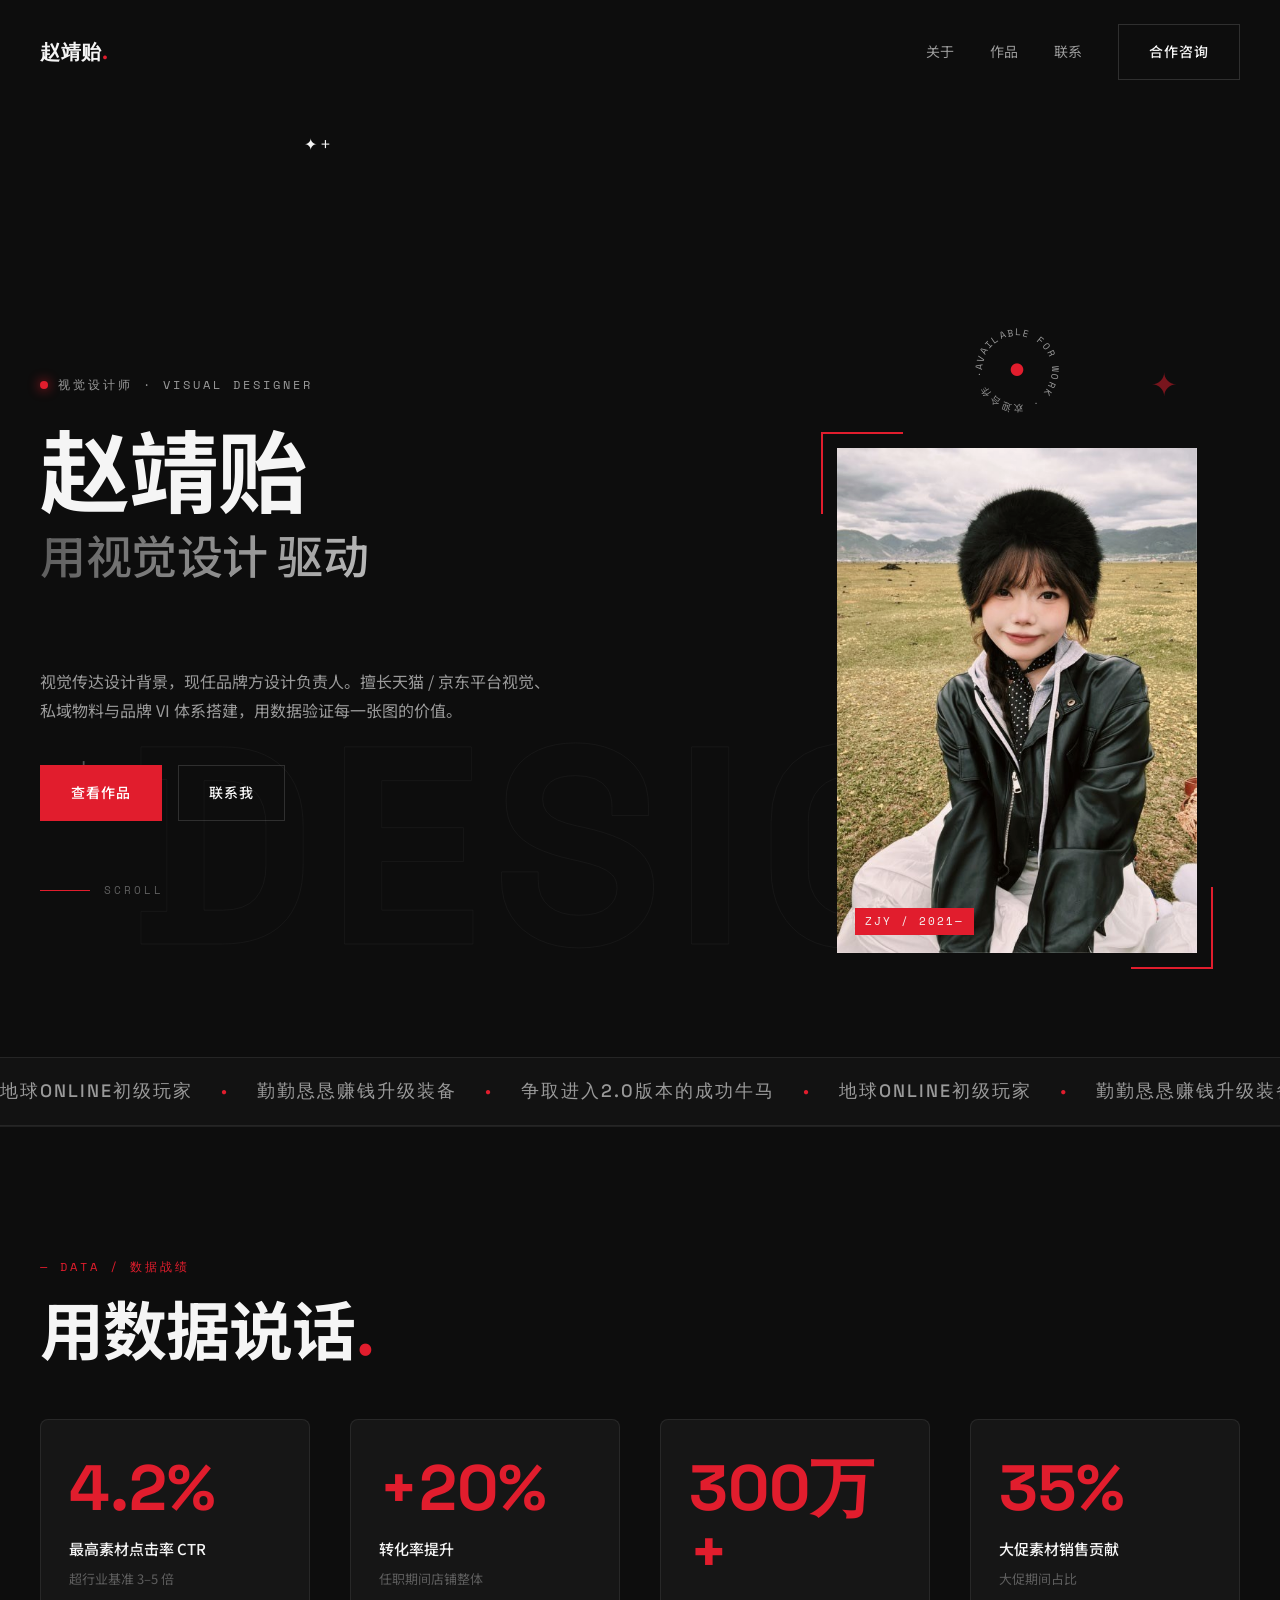
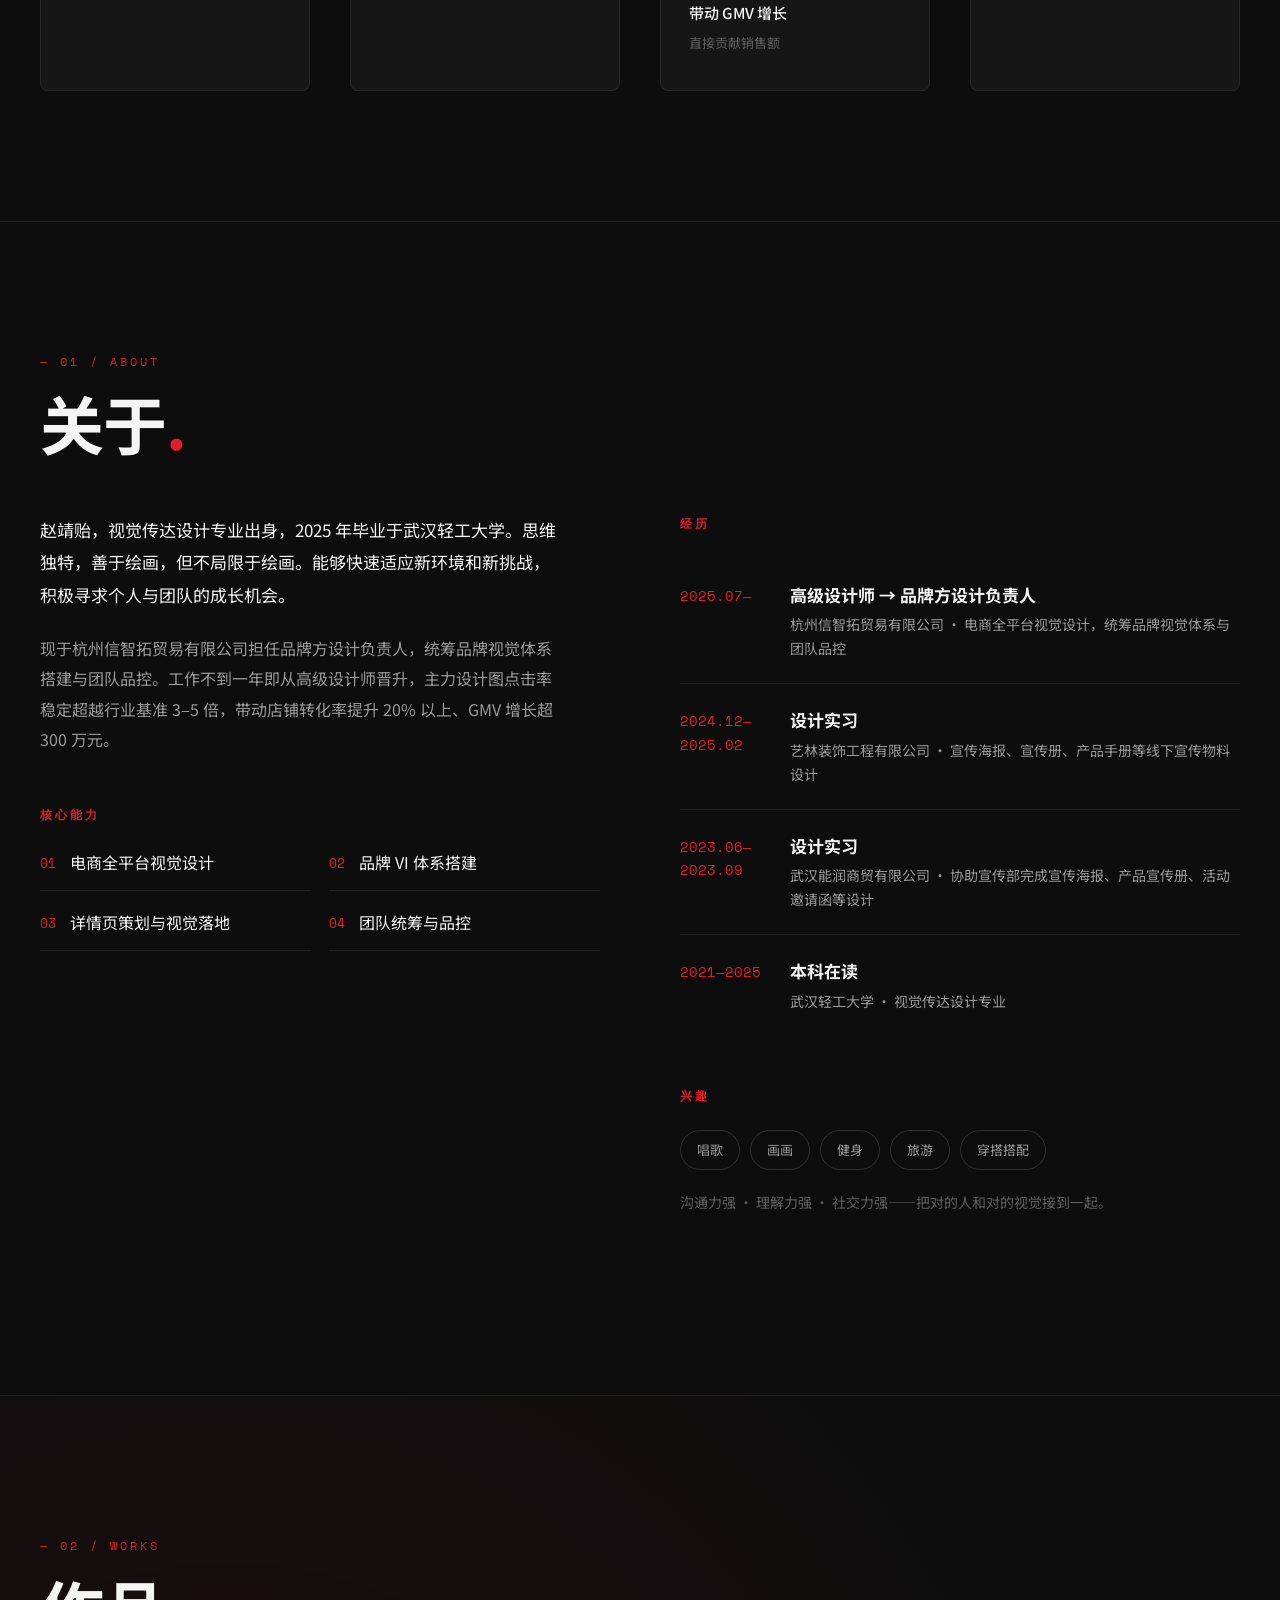
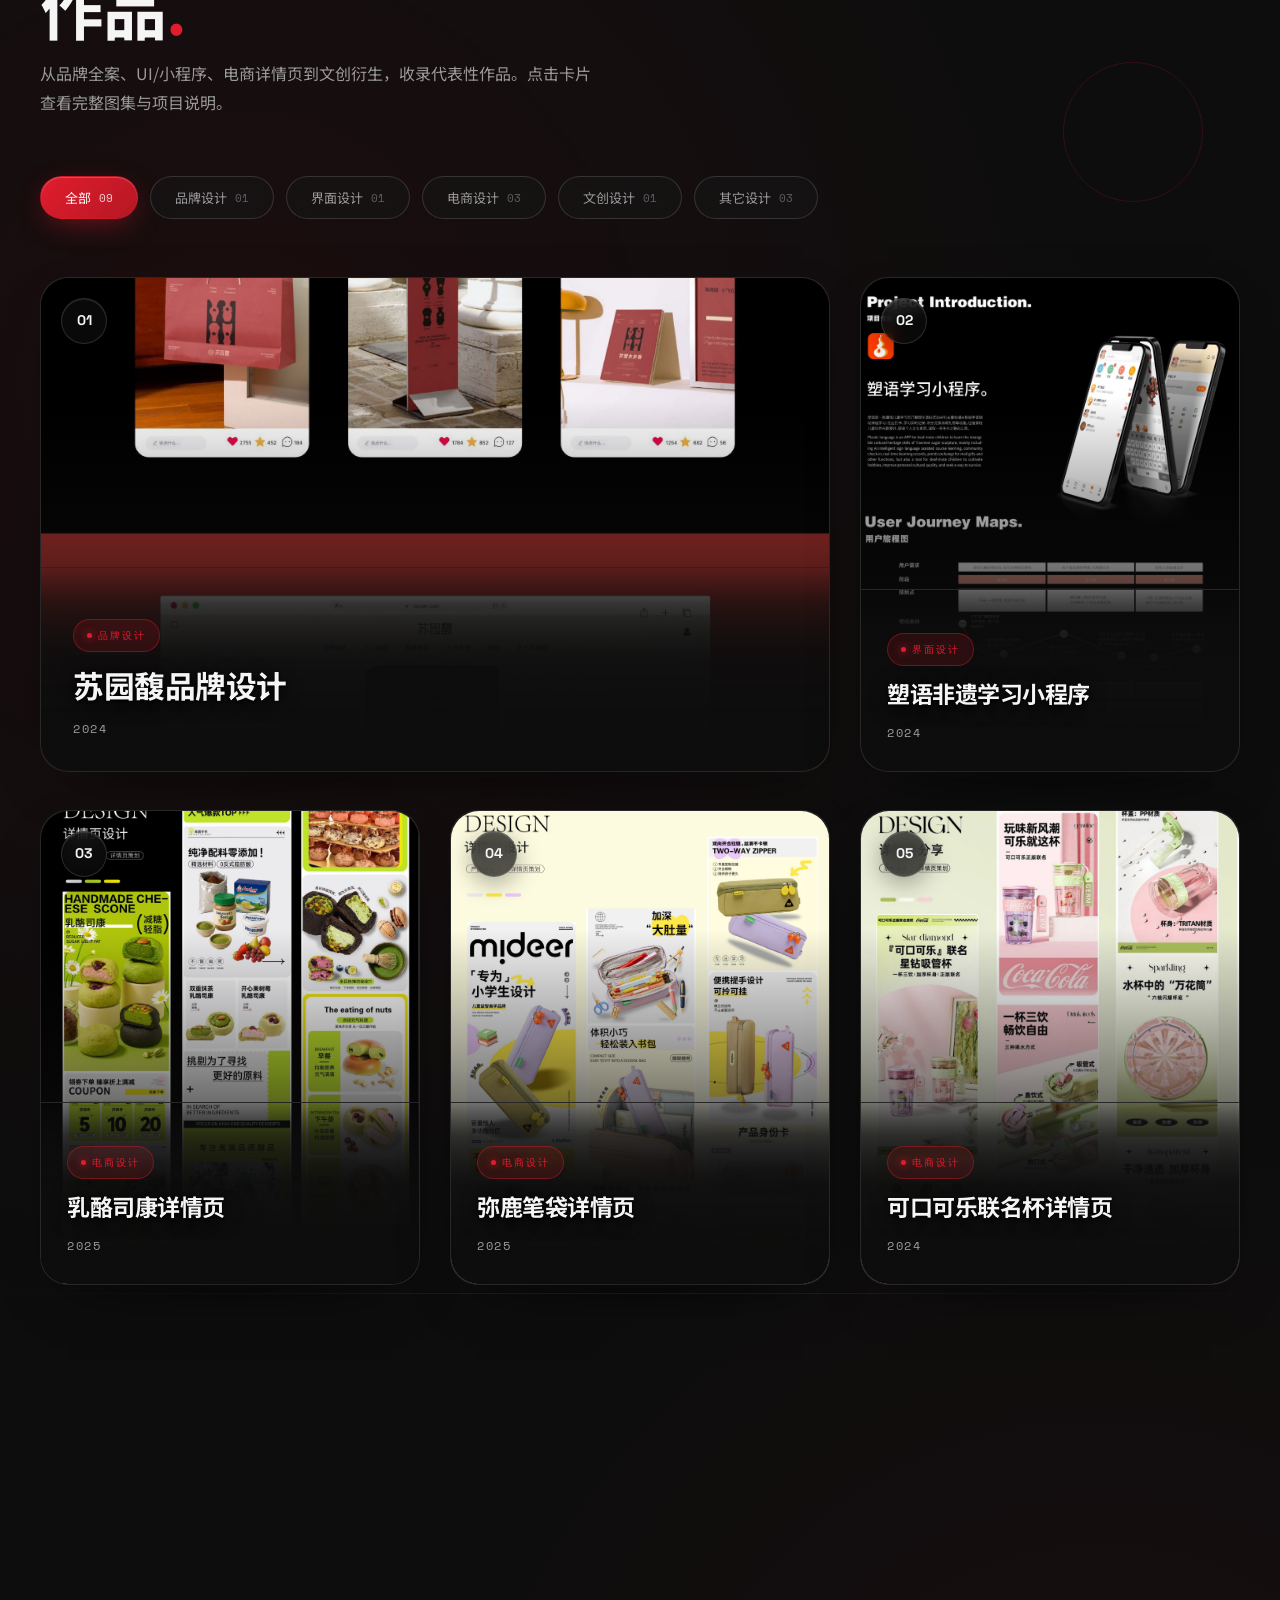
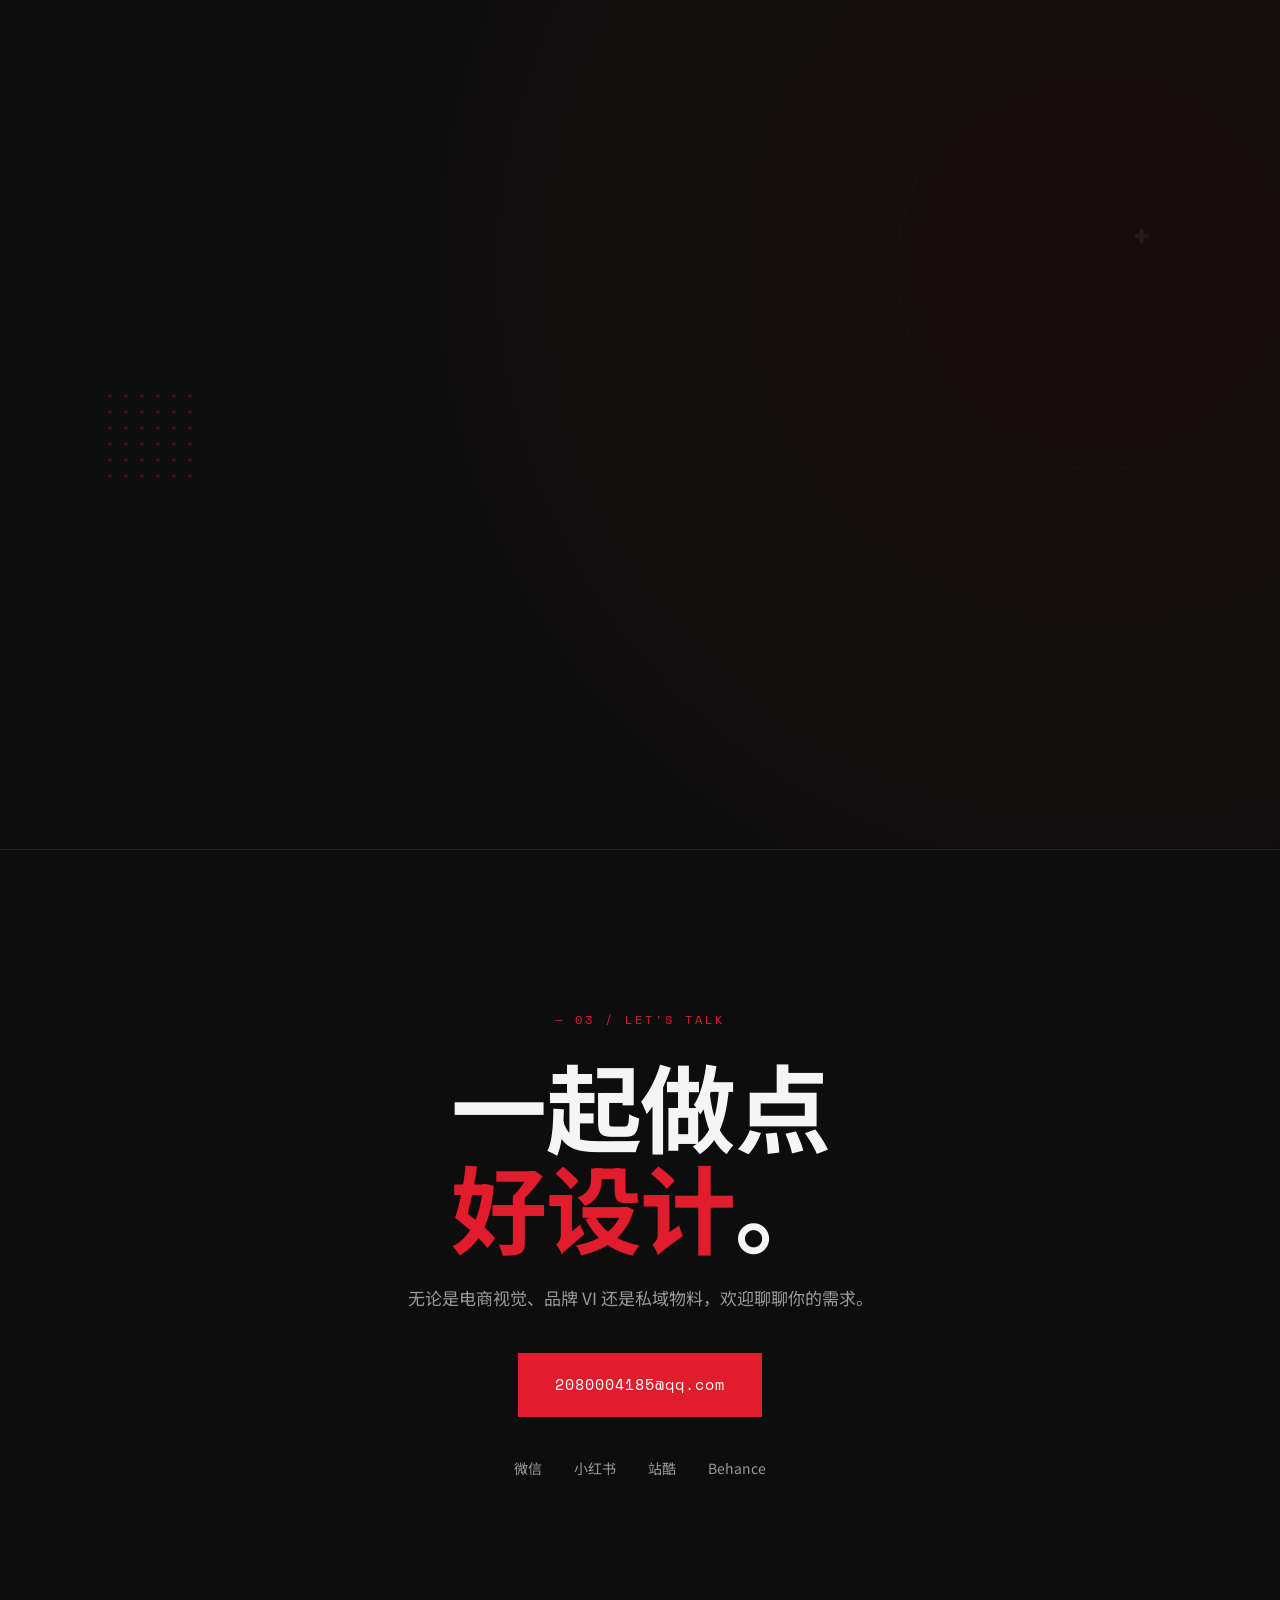
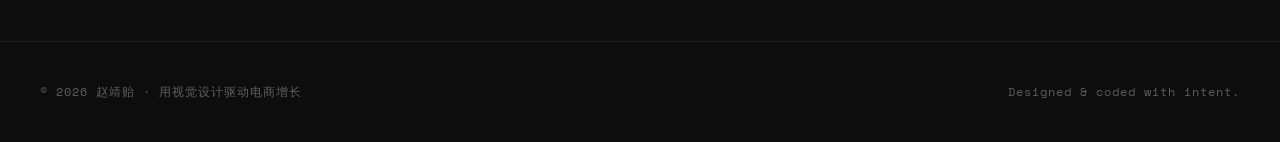
==== commit aed0bd0a: "update index.html" ====
--- a/index.html
+++ b/index.html
@@ -18,6 +18,20 @@
 </head>
 <body>
 
+<!-- GLOBAL DYNAMIC DECOR LAYER -->
+<div class="global-deco" aria-hidden="true">
+  <canvas id="cursorTrail" class="g-cursor-trail"></canvas>
+  <span class="g-orb g-orb-1"></span>
+  <span class="g-orb g-orb-2"></span>
+  <span class="g-orb g-orb-3"></span>
+  <span class="g-float g-asterisk">✦</span>
+  <span class="g-float g-cross">+</span>
+  <span class="g-float g-dot"></span>
+  <span class="g-float g-ring"></span>
+  <span class="g-particles" id="gParticles"></span>
+  <span class="g-cursor-glow" id="cursorGlow"></span>
+</div>
+
 <!-- NAV -->
 <header class="nav" id="nav">
   <div class="container nav-inner">
@@ -79,7 +93,9 @@
 <!-- MARQUEE -->
 <div class="marquee" aria-hidden="true">
   <div class="marquee-track">
-    <span>品牌 VI 设计</span><span class="marquee-dot">●</span><span>电商详情页</span><span class="marquee-dot">●</span><span>大促活动视觉</span><span class="marquee-dot">●</span><span>私域物料</span><span class="marquee-dot">●</span><span>品牌 VI 设计</span><span class="marquee-dot">●</span><span>电商详情页</span><span class="marquee-dot">●</span><span>大促活动视觉</span><span class="marquee-dot">●</span><span>私域物料</span><span class="marquee-dot">●</span>
+    <span>地球online初级玩家</span><span class="marquee-dot">●</span><span>勤勤恳恳赚钱升级装备</span><span class="marquee-dot">●</span><span>争取进入2.0版本的成功牛马</span><span class="marquee-dot">●</span>
+    <span>地球online初级玩家</span><span class="marquee-dot">●</span><span>勤勤恳恳赚钱升级装备</span><span class="marquee-dot">●</span><span>争取进入2.0版本的成功牛马</span><span class="marquee-dot">●</span>
+    <span>地球online初级玩家</span><span class="marquee-dot">●</span><span>勤勤恳恳赚钱升级装备</span><span class="marquee-dot">●</span><span>争取进入2.0版本的成功牛马</span><span class="marquee-dot">●</span>
   </div>
 </div>
 
@@ -187,6 +203,9 @@
     <span class="deco-star">✦</span>
     <span class="deco-cross">+</span>
     <span class="deco-dots"></span>
+    <span class="glow-orb glow-orb-1"></span>
+    <span class="glow-orb glow-orb-2"></span>
+    <span class="grid-particles" id="gridParticles"></span>
   </div>
   <div class="container">
     <div class="section-head reveal">
--- a/css/style.css
+++ b/css/style.css
@@ -167,29 +167,216 @@
 .tags span:hover{border-color:var(--red);color:var(--red)}
 .soft-skills{font-size:14px;color:var(--dim);line-height:1.8}
 
-/* ---------- WORKS ---------- */
-.works{padding:130px 0;border-top:1px solid var(--line)}
-.filters{display:flex;flex-wrap:wrap;gap:12px;margin-bottom:50px}
-.filter{padding:10px 22px;border:1px solid var(--line-2);border-radius:40px;font-size:13px;color:var(--gray);transition:all .3s var(--ease);display:inline-flex;align-items:center;gap:8px}
-.filter span{font-family:var(--mono);font-size:11px;color:var(--dim)}
-.filter:hover{color:var(--white);border-color:var(--white)}
-.filter.is-active{background:var(--red);border-color:var(--red);color:#fff}
-.filter.is-active span{color:rgba(255,255,255,.7)}
-.works-grid{display:grid;grid-template-columns:repeat(3,1fr);gap:28px}
-.work{position:relative;cursor:pointer;overflow:hidden;border-radius:8px;background:var(--surface);transition:transform .5s var(--ease)}
-.work:hover{transform:translateY(-6px)}
-.work-media{aspect-ratio:4/5;overflow:hidden;position:relative}
-.work-media img{width:100%;height:100%;object-fit:cover;transition:transform .7s var(--ease)}
-.work:hover .work-media img{transform:scale(1.06)}
-.work-overlay{position:absolute;inset:0;background:linear-gradient(to top,rgba(13,13,13,.92) 0%,rgba(13,13,13,.2) 50%,transparent 100%);opacity:0;transition:opacity .4s var(--ease);display:flex;align-items:flex-end;justify-content:flex-end;padding:24px}
-.work:hover .work-overlay{opacity:1}
-.work-plus{font-size:28px;color:var(--white);width:48px;height:48px;border:1px solid var(--white);border-radius:50%;display:flex;align-items:center;justify-content:center;transform:translateY(10px);transition:transform .4s var(--ease)}
-.work:hover .work-plus{transform:translateY(0);border-color:var(--red);color:var(--red)}
-.work-meta{position:absolute;left:0;bottom:0;padding:24px;z-index:2;width:100%}
-.work-cat{font-family:var(--mono);font-size:11px;color:var(--red);letter-spacing:2px;text-transform:uppercase}
-.work-title{font-size:18px;font-weight:700;margin:6px 0 4px}
-.work-year{font-family:var(--mono);font-size:12px;color:var(--gray)}
+/* ---------- WORKS (Premium + Playful Exhibit) ---------- */
+.works{
+  padding:140px 0;border-top:1px solid var(--line);
+  position:relative;overflow:hidden;
+  background:
+    radial-gradient(circle at 18% 22%,rgba(225,29,45,.07) 0%,transparent 38%),
+    radial-gradient(circle at 86% 78%,rgba(225,29,45,.05) 0%,transparent 32%),
+    var(--bg)
+}
+
+/* floating exhibit decorations */
+.works-deco{
+  position:absolute;inset:0;pointer-events:none;z-index:0;overflow:hidden
+}
+.works-deco span{
+  position:absolute;font-family:var(--grotesk);font-weight:700;
+  color:rgba(255,255,255,.04);user-select:none
+}
+.works-deco .deco-ring{
+  top:10%;right:6%;width:140px;height:140px;
+  border:1px solid rgba(225,29,45,.18);border-radius:50%;
+  animation:decoFloat 7s ease-in-out infinite
+}
+.works-deco .deco-star{top:26%;left:5%;font-size:42px;color:rgba(225,29,45,.16);animation:decoSpin 12s linear infinite}
+.works-deco .deco-cross{bottom:22%;right:10%;font-size:34px;color:rgba(255,255,255,.06);animation:decoFloat 8s ease-in-out infinite .5s}
+.works-deco .deco-dots{
+  bottom:14%;left:8%;width:90px;height:90px;
+  background-image:radial-gradient(circle,rgba(225,29,45,.25) 2px,transparent 2px);
+  background-size:16px 16px;
+  animation:decoFloat 9s ease-in-out infinite 1s
+}
+@keyframes decoFloat{0%,100%{transform:translateY(0)}50%{transform:translateY(-16px)}}
+@keyframes decoSpin{from{transform:rotate(0)}to{transform:rotate(360deg)}}
+.works .container{position:relative;z-index:1}
+
+.filters{display:flex;flex-wrap:wrap;gap:12px;margin-bottom:58px}
+.filter{
+  padding:11px 24px;border:1px solid var(--line-2);border-radius:40px;
+  font-size:13px;color:var(--gray);background:rgba(22,22,22,.6);
+  backdrop-filter:blur(6px);-webkit-backdrop-filter:blur(6px);
+  transition:all .35s var(--ease);
+  display:inline-flex;align-items:center;gap:8px
+}
+.filter span{font-family:var(--mono);font-size:11px;color:var(--dim);transition:color .3s}
+.filter:hover{color:var(--white);border-color:var(--white);box-shadow:0 0 20px -6px rgba(255,255,255,.15);transform:translateY(-2px)}
+.filter.is-active{
+  background:linear-gradient(135deg,var(--red),#b51724);
+  border-color:transparent;
+  color:#fff;
+  box-shadow:0 8px 28px -8px rgba(225,29,45,.55),inset 0 1px 0 rgba(255,255,255,.2)
+}
+.filter.is-active span{color:rgba(255,255,255,.8)}
+
+.works-grid{
+  display:grid;grid-template-columns:repeat(3,1fr);
+  gap:38px 30px;perspective:1400px;
+  position:relative;z-index:1
+}
+
+/* shelf / ledge line behind cards */
+.works-grid::before{
+  content:"";position:absolute;left:-4%;right:-4%;top:50%;height:1px;
+  background:linear-gradient(90deg,transparent,var(--line-2),transparent);
+  pointer-events:none;z-index:-1;opacity:.6
+}
+
+.work{
+  position:relative;cursor:pointer;overflow:visible;
+  border-radius:28px;
+  background:var(--surface);
+  border:1px solid var(--line);
+  transition:transform .6s var(--ease),box-shadow .6s var(--ease),border-color .4s;
+  transform-style:preserve-3d;
+  will-change:transform;
+  box-shadow:0 22px 55px -28px rgba(0,0,0,.65)
+}
+.work.reveal{transition:none}
+.work.reveal.visible{animation:workEnter .85s var(--ease) both}
+@keyframes workEnter{
+  from{opacity:0;transform:translateY(50px) scale(.96) rotateX(4deg)}
+  to{opacity:1;transform:none}
+}
+/* inner glow border on hover */
+.work::before{
+  content:"";position:absolute;inset:0;border-radius:28px;padding:1px;
+  background:linear-gradient(135deg,rgba(225,29,45,.85) 0%,rgba(225,29,45,0) 30%,rgba(225,29,45,0) 70%,rgba(225,29,45,.55) 100%);
+  -webkit-mask:linear-gradient(#fff 0 0) content-box,linear-gradient(#fff 0 0);
+  mask:linear-gradient(#fff 0 0) content-box,linear-gradient(#fff 0 0);
+  -webkit-mask-composite:xor;mask-composite:exclude;
+  opacity:0;transition:opacity .5s var(--ease);
+  pointer-events:none;z-index:5
+}
+.work:hover::before{opacity:1}
+.work:hover{
+  border-color:rgba(225,29,45,.4);
+  box-shadow:
+    0 38px 80px -28px rgba(0,0,0,.75),
+    0 0 55px -12px rgba(225,29,45,.28),
+    inset 0 1px 0 rgba(255,255,255,.07)
+}
 .work.is-hidden{display:none}
+
+/* shelf shadow */
+.work::after{
+  content:"";position:absolute;bottom:-22px;left:10%;width:80%;height:28px;
+  background:radial-gradient(ellipse at center,rgba(0,0,0,.5) 0%,transparent 72%);
+  opacity:.55;transition:opacity .45s,transform .45s var(--ease);
+  pointer-events:none;z-index:-1;filter:blur(10px)
+}
+.work:hover::after{opacity:.9;transform:translateY(8px) scale(1.06)}
+
+.work-media{
+  aspect-ratio:4/5;overflow:hidden;position:relative;border-radius:28px
+}
+.work-media img{width:100%;height:100%;object-fit:cover;transition:transform .95s var(--ease)}
+.work:hover .work-media img{transform:scale(1.09)}
+
+/* shine sweep */
+.work-media::after{
+  content:"";position:absolute;inset:0;
+  background:linear-gradient(105deg,transparent 40%,rgba(255,255,255,.13) 47%,rgba(255,255,255,.22) 50%,rgba(255,255,255,.13) 53%,transparent 60%);
+  transform:translateX(-100%);transition:transform .8s var(--ease);
+  pointer-events:none;z-index:3
+}
+.work:hover .work-media::after{transform:translateX(100%)}
+
+/* image bottom gradient to blend into info panel */
+.work-media::before{
+  content:"";position:absolute;inset:0;
+  background:linear-gradient(to bottom,rgba(13,13,13,0) 25%,rgba(13,13,13,.45) 55%,rgba(13,13,13,.85) 78%,rgba(13,13,13,.98) 100%);
+  pointer-events:none;z-index:1
+}
+
+/* exhibit index number */
+.work-index{
+  position:absolute;top:20px;left:20px;z-index:4;
+  font-family:var(--grotesk);font-size:14px;font-weight:700;color:var(--white);
+  width:46px;height:46px;border-radius:50%;
+  display:flex;align-items:center;justify-content:center;
+  background:rgba(13,13,13,.7);backdrop-filter:blur(8px);-webkit-backdrop-filter:blur(8px);
+  border:1px solid var(--line-2);
+  box-shadow:0 6px 24px rgba(0,0,0,.35),inset 0 1px 0 rgba(255,255,255,.08);
+  transition:all .4s var(--ease)
+}
+.work-index::before{content:"";position:absolute;inset:-3px;border-radius:50%;border:1px dashed rgba(225,29,45,.35);animation:decoSpin 14s linear infinite;opacity:0;transition:opacity .4s}
+.work:hover .work-index{
+  background:var(--red);border-color:var(--red);
+  transform:scale(1.12);
+  box-shadow:0 0 26px rgba(225,29,45,.55)
+}
+.work:hover .work-index::before{opacity:1}
+
+/* view arrow */
+.work-view{
+  position:absolute;top:20px;right:20px;z-index:4;
+  width:46px;height:46px;border-radius:50%;
+  display:flex;align-items:center;justify-content:center;
+  background:rgba(13,13,13,.7);backdrop-filter:blur(10px);-webkit-backdrop-filter:blur(10px);
+  border:1px solid var(--line-2);
+  opacity:0;transform:scale(.8) rotate(-45deg);transition:all .45s var(--ease)
+}
+.work-view::after{content:"→";font-size:20px;color:var(--white);transition:color .3s}
+.work:hover .work-view{opacity:1;transform:scale(1) rotate(0);border-color:var(--red)}
+.work:hover .work-view::after{color:var(--red)}
+
+/* info panel: title MUST be clearly visible */
+.work-meta{
+  position:absolute;left:0;bottom:0;width:100%;
+  padding:42px 26px 26px;z-index:2;
+  background:linear-gradient(to top,rgba(13,13,13,1) 0%,rgba(13,13,13,.96) 25%,rgba(13,13,13,.88) 55%,rgba(13,13,13,.55) 82%,transparent 100%);
+  border-top:1px solid rgba(255,255,255,.1);
+  border-radius:0 0 28px 28px;
+  transition:transform .5s var(--ease),background .5s
+}
+.work:hover .work-meta{
+  transform:translateY(-6px);
+  background:linear-gradient(to top,rgba(13,13,13,1) 0%,rgba(13,13,13,.98) 30%,rgba(13,13,13,.92) 60%,rgba(13,13,13,.7) 90%,transparent 100%)
+}
+
+.work-cat{
+  display:inline-flex;align-items:center;gap:6px;
+  font-family:var(--mono);font-size:10px;color:var(--red);
+  letter-spacing:2px;text-transform:uppercase;
+  padding:7px 13px;
+  background:rgba(225,29,45,.14);
+  border:1px solid rgba(225,29,45,.4);
+  border-radius:30px;
+  margin-bottom:13px;
+  backdrop-filter:blur(4px);-webkit-backdrop-filter:blur(4px)
+}
+.work-cat::before{content:"";width:5px;height:5px;border-radius:50%;background:var(--red);box-shadow:0 0 8px var(--red)}
+
+.work-title{
+  font-size:23px;font-weight:700;line-height:1.28;
+  color:var(--white);margin:0 0 9px;
+  letter-spacing:-.45px;
+  text-shadow:0 3px 18px rgba(0,0,0,.95),0 1px 3px rgba(0,0,0,.9);
+  transition:transform .4s var(--ease)
+}
+.work:hover .work-title{transform:translateX(4px)}
+
+.work-year{
+  font-family:var(--mono);font-size:12px;color:var(--gray);letter-spacing:1.5px
+}
+
+/* featured first card: wider and more prominent */
+.work:first-child{grid-column:span 2}
+.work:first-child .work-media{aspect-ratio:16/10}
+.work:first-child .work-title{font-size:clamp(22px,2.4vw,32px)}
+.work:first-child .work-meta{padding:50px 32px 30px}
 
 /* ---------- CONTACT ---------- */
 .contact{padding:160px 0;text-align:center;border-top:1px solid var(--line);position:relative;overflow:hidden;background:var(--bg)}
@@ -239,12 +426,25 @@
   .float-cross{font-size:16px}
   .float-circle{width:10px;height:10px}
   /* 保持网格秩序，与电脑一致：不降到单列 */
-  .works-grid{grid-template-columns:repeat(2,1fr);gap:24px 14px}
-  .work-media{aspect-ratio:1/1}
-  .work-meta{padding:14px}
-  .work-cat{font-size:10px}
-  .work-title{font-size:14px;margin:4px 0 2px}
+  .works-grid{grid-template-columns:repeat(2,1fr);gap:22px 14px}
+  .works-grid::before{display:none}
+  .work{border-radius:18px}
+  .work::before{border-radius:18px}
+  .work:first-child{grid-column:span 1}
+  .work:first-child .work-media{aspect-ratio:1/1}
+  .work:first-child .work-title{font-size:16px}
+  .work:first-child .work-meta{padding:18px 14px 16px}
+  .work-media{border-radius:18px;aspect-ratio:1/1}
+  .work-meta{padding:20px 14px 16px;border-radius:0 0 18px 18px}
+  .work-cat{font-size:9px;padding:5px 10px;margin-bottom:8px}
+  .work-title{font-size:15px;margin:0 0 4px;letter-spacing:-.2px}
   .work-year{font-size:11px}
+  .work-index{width:34px;height:34px;font-size:11px;top:12px;left:12px}
+  .work-index::before{display:none}
+  .work-view{width:34px;height:34px;top:12px;right:12px}
+  .work-view::after{font-size:16px}
+  .filters{gap:8px;margin-bottom:36px}
+  .filter{padding:9px 16px;font-size:12px}
   .cap-list{grid-template-columns:1fr 1fr;gap:14px}
   .cap-list li{font-size:14px;gap:10px}
   .stats-grid{grid-template-columns:1fr 1fr;gap:32px 18px}
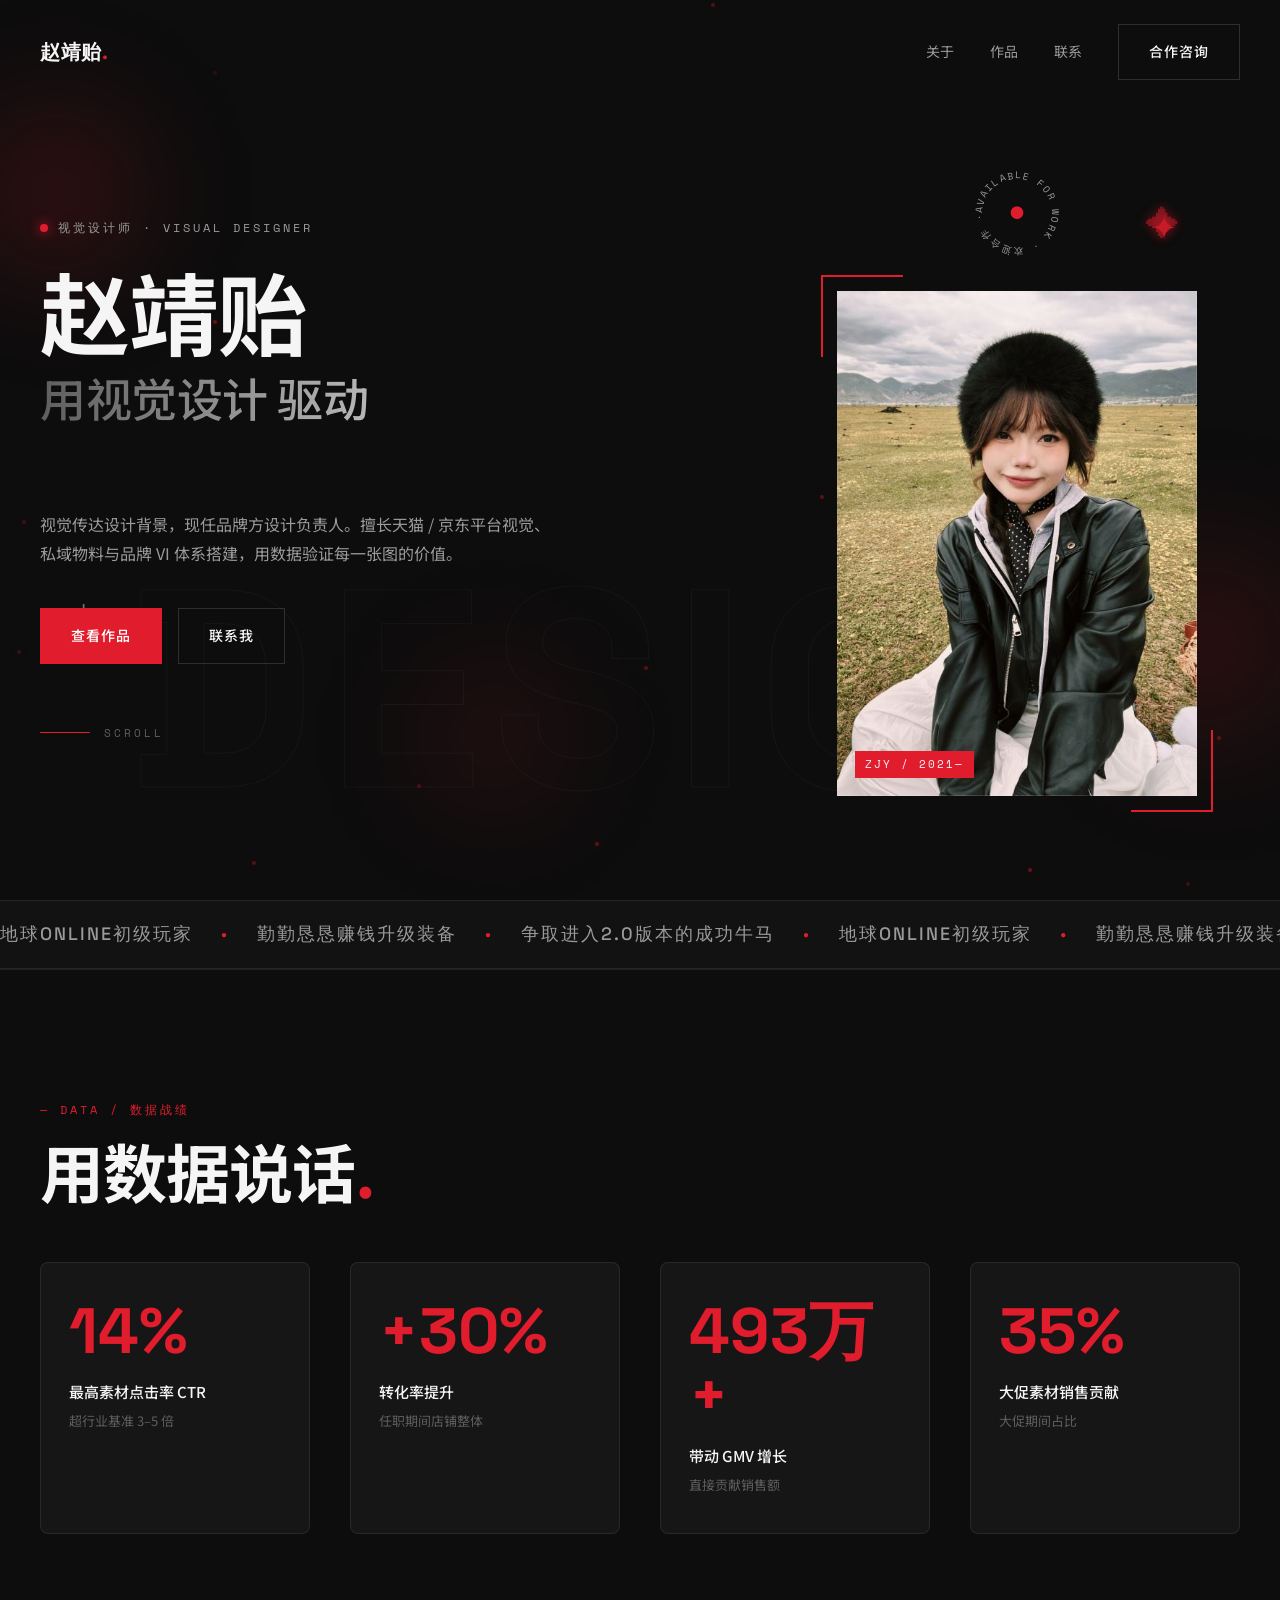
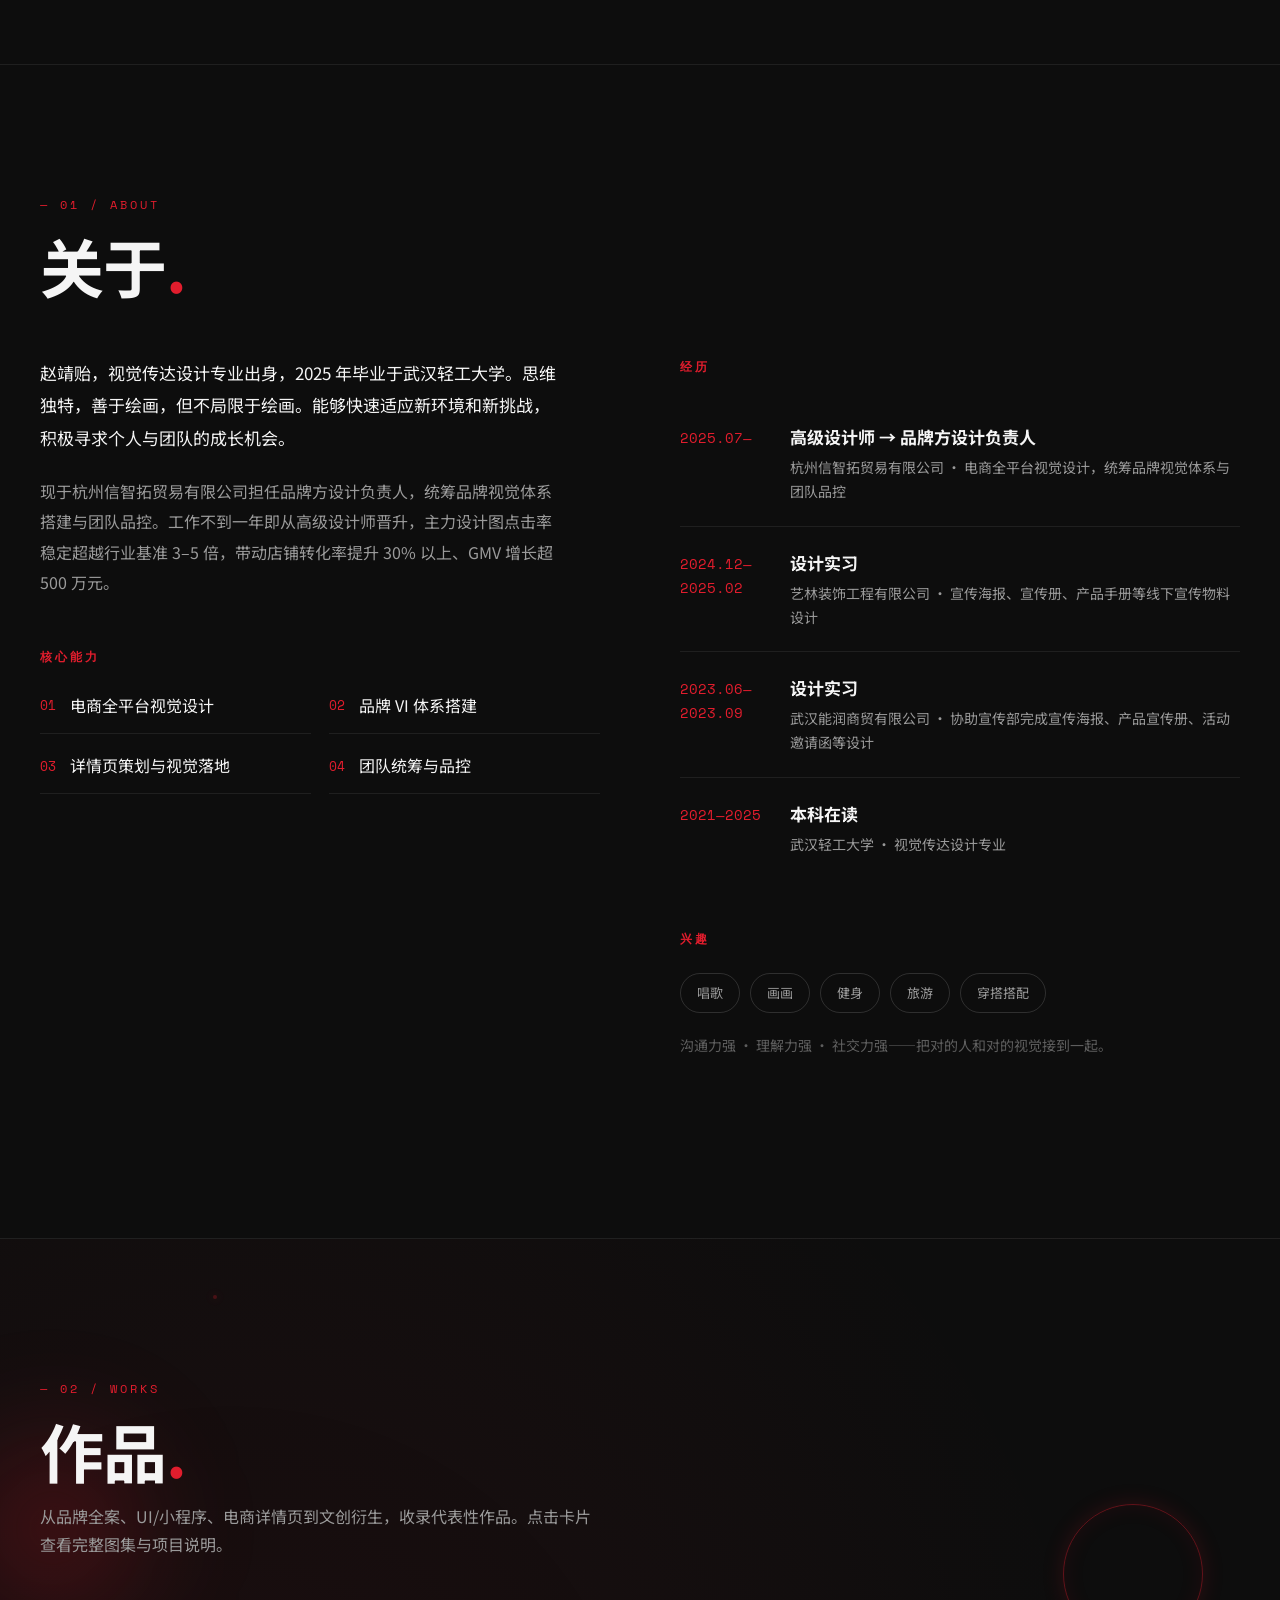
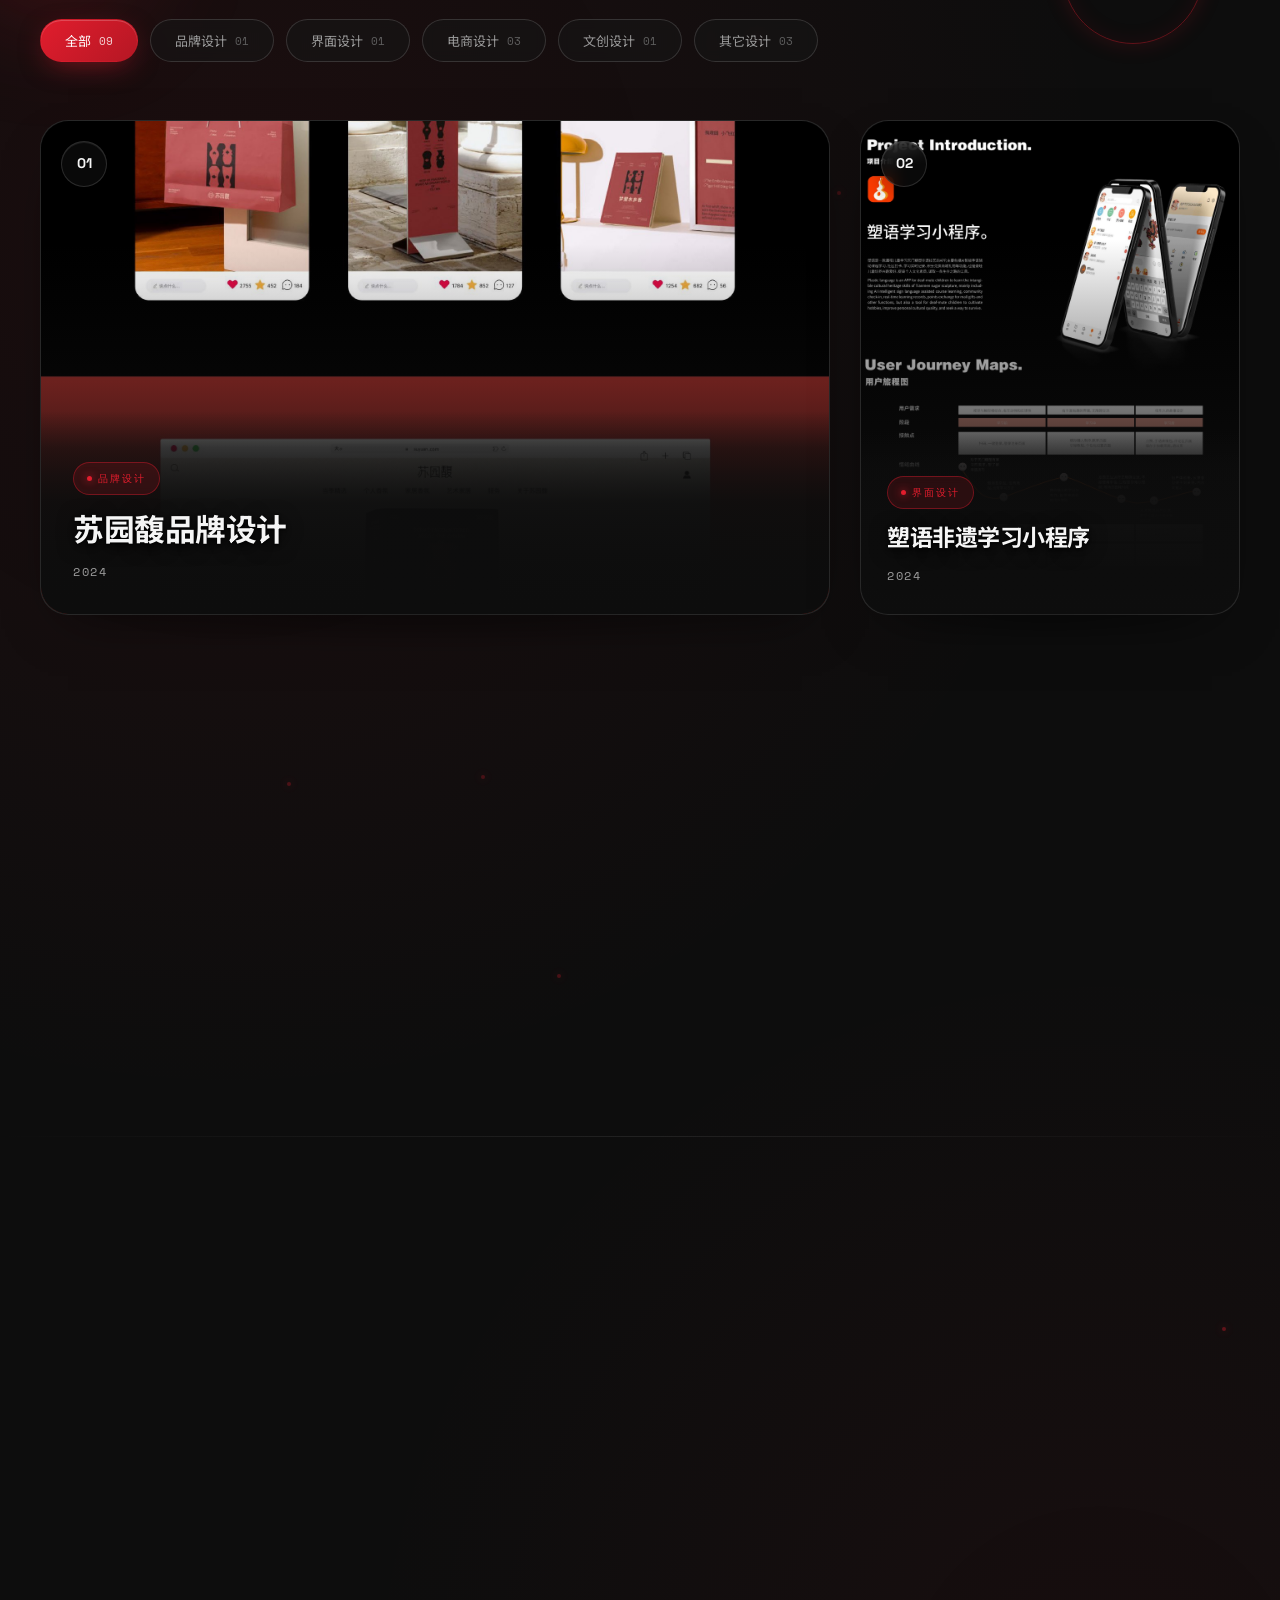
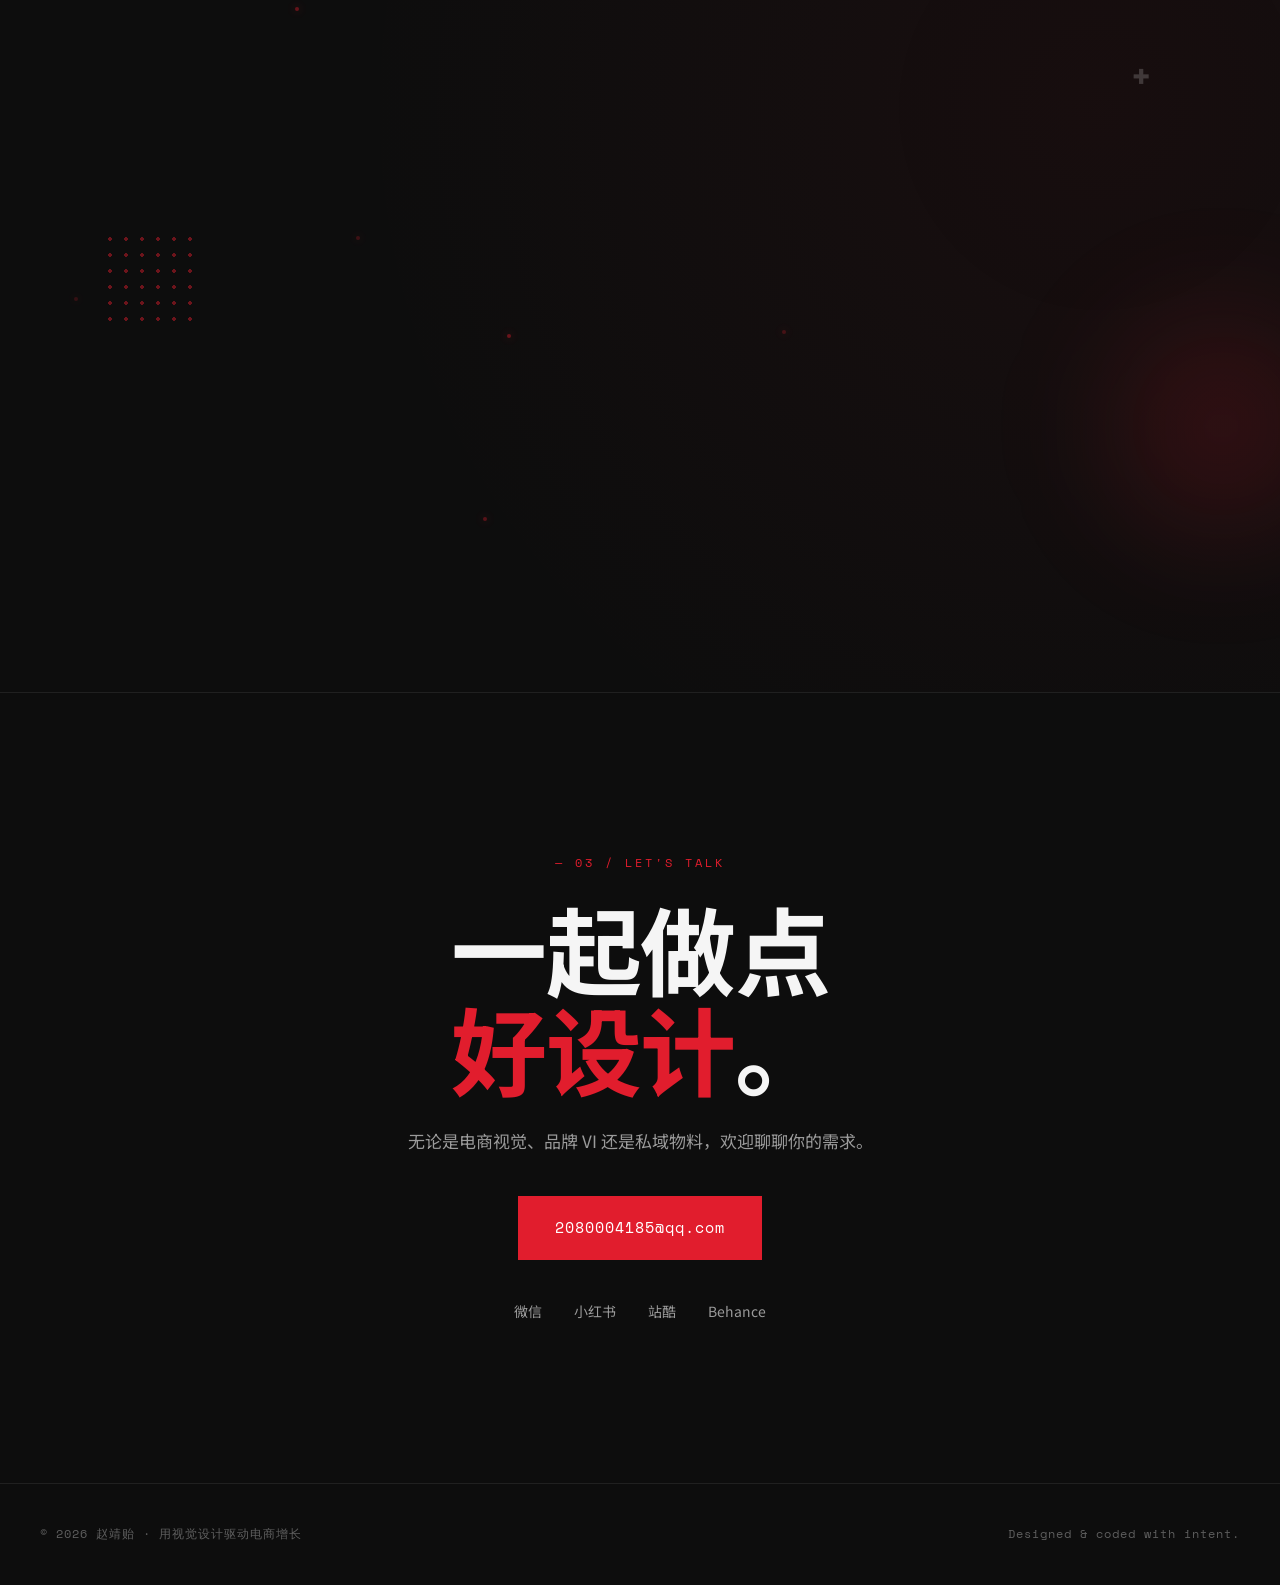
==== commit 60e69b64: "update stats: CTR 14%, CVR +30%, GMV 500万+" ====
--- a/index.html
+++ b/index.html
@@ -108,17 +108,17 @@
     </div>
     <div class="stats-grid">
       <div class="stat reveal">
-        <div class="stat-num" data-target="4.2" data-suffix="%">0</div>
+        <div class="stat-num" data-target="14" data-suffix="%">0</div>
         <p class="stat-label">最高素材点击率 CTR</p>
         <p class="stat-note">超行业基准 3–5 倍</p>
       </div>
       <div class="stat reveal" data-delay="100">
-        <div class="stat-num" data-target="20" data-prefix="+" data-suffix="%">0</div>
+        <div class="stat-num" data-target="30" data-prefix="+" data-suffix="%">0</div>
         <p class="stat-label">转化率提升</p>
         <p class="stat-note">任职期间店铺整体</p>
       </div>
       <div class="stat reveal" data-delay="200">
-        <div class="stat-num" data-target="300" data-suffix="万+">0</div>
+        <div class="stat-num" data-target="500" data-suffix="万+">0</div>
         <p class="stat-label">带动 GMV 增长</p>
         <p class="stat-note">直接贡献销售额</p>
       </div>
@@ -141,7 +141,7 @@
     <div class="about-grid">
       <div class="about-left">
         <p class="about-bio reveal">赵靖贻，视觉传达设计专业出身，2025 年毕业于武汉轻工大学。思维独特，善于绘画，但不局限于绘画。能够快速适应新环境和新挑战，积极寻求个人与团队的成长机会。</p>
-        <p class="about-bio reveal">现于杭州信智拓贸易有限公司担任品牌方设计负责人，统筹品牌视觉体系搭建与团队品控。工作不到一年即从高级设计师晋升，主力设计图点击率稳定超越行业基准 3–5 倍，带动店铺转化率提升 20% 以上、GMV 增长超 300 万元。</p>
+        <p class="about-bio reveal">现于杭州信智拓贸易有限公司担任品牌方设计负责人，统筹品牌视觉体系搭建与团队品控。工作不到一年即从高级设计师晋升，主力设计图点击率稳定超越行业基准 3–5 倍，带动店铺转化率提升 30% 以上、GMV 增长超 500 万元。</p>
         <div class="about-cap reveal">
           <h3 class="cap-title">核心能力</h3>
           <ul class="cap-list">
--- a/css/style.css
+++ b/css/style.css
@@ -26,6 +26,71 @@
   -webkit-font-smoothing:antialiased;
   overflow-x:hidden;
 }
+
+/* ---------- GLOBAL DYNAMIC DECOR (all pages) ---------- */
+.global-deco{
+  position:fixed;inset:0;pointer-events:none;z-index:0;overflow:hidden
+}
+.nav,.hero,.marquee,.stats,.about,.works,.contact,.footer{position:relative;z-index:1}
+
+/* global cursor-follow gradient line trail (canvas) */
+.g-cursor-trail{
+  position:fixed;inset:0;width:100%;height:100%;
+  pointer-events:none;z-index:0;
+  mix-blend-mode:screen
+}
+
+/* global ambient glow orbs */
+.g-orb{
+  position:absolute;border-radius:50%;filter:blur(55px);pointer-events:none;
+  animation:gOrbDrift 16s ease-in-out infinite alternate
+}
+.g-orb-1{top:8%;left:-5%;width:240px;height:240px;background:radial-gradient(circle,rgba(225,29,45,.28) 0%,transparent 70%);animation-delay:0s}
+.g-orb-2{top:55%;right:-6%;width:300px;height:300px;background:radial-gradient(circle,rgba(225,29,45,.2) 0%,transparent 70%);animation-delay:-5s}
+.g-orb-3{bottom:6%;left:30%;width:220px;height:220px;background:radial-gradient(circle,rgba(225,29,45,.16) 0%,transparent 70%);animation-delay:-10s}
+@keyframes gOrbDrift{
+  0%{transform:translate(0,0) scale(1)}
+  100%{transform:translate(40px,-32px) scale(1.15)}
+}
+
+/* global floating symbols */
+.g-float{
+  position:absolute;font-family:var(--grotesk);font-weight:700;user-select:none;
+  animation:gFloatY ease-in-out infinite
+}
+.g-asterisk{top:22%;right:8%;font-size:32px;color:rgba(225,29,45,.45);text-shadow:0 0 12px rgba(225,29,45,.4);animation-duration:8s;animation-delay:0s}
+.g-cross{top:68%;left:6%;font-size:28px;color:rgba(255,255,255,.22);animation-duration:9s;animation-delay:1s}
+.g-dot{top:38%;right:14%;width:8px;height:8px;border-radius:50%;background:rgba(225,29,45,.55);box-shadow:0 0 10px rgba(225,29,45,.6);animation-duration:7s;animation-delay:.5s}
+.g-ring{bottom:18%;right:10%;width:80px;height:80px;border:1.5px solid rgba(225,29,45,.35);border-radius:50%;box-shadow:0 0 18px rgba(225,29,45,.2),inset 0 0 18px rgba(225,29,45,.1);animation-duration:10s;animation-delay:2s}
+@keyframes gFloatY{
+  0%,100%{transform:translateY(0) rotate(0)}
+  50%{transform:translateY(-18px) rotate(8deg)}
+}
+
+/* global floating particles */
+.g-particles{position:absolute;inset:0}
+.g-particles .particle{
+  position:absolute;width:4px;height:4px;border-radius:50%;
+  background:var(--red);box-shadow:0 0 8px rgba(225,29,45,.8);
+  animation:gParticleFloat ease-in-out infinite
+}
+@keyframes gParticleFloat{
+  0%{transform:translateY(0) translateX(0);opacity:0}
+  15%{opacity:.7}
+  85%{opacity:.7}
+  100%{transform:translateY(-80px) translateX(24px);opacity:0}
+}
+
+/* global cursor-follow soft glow (complements canvas trail) */
+.g-cursor-glow{
+  position:fixed;width:300px;height:300px;border-radius:50%;
+  background:radial-gradient(circle,rgba(225,29,45,.1) 0%,rgba(225,29,45,.04) 35%,transparent 70%);
+  filter:blur(15px);pointer-events:none;z-index:0;
+  transform:translate(-50%,-50%);
+  transition:opacity .5s,left .12s ease-out,top .12s ease-out;opacity:0;
+  mix-blend-mode:screen
+}
+.g-cursor-glow.on{opacity:1}
 img{display:block;max-width:100%}
 a{color:inherit;text-decoration:none}
 button{font-family:inherit;cursor:pointer;border:none;background:none;color:inherit}
@@ -114,10 +179,10 @@
 
 /* 浮动装饰元素 */
 .hero-floaters{position:absolute;inset:0;z-index:1;pointer-events:none}
-.float-shape{position:absolute;pointer-events:none;opacity:.5}
-.float-asterisk{top:22%;right:8%;font-size:32px;color:var(--red);animation:floatSpin 8s ease-in-out infinite}
+.float-shape{position:absolute;pointer-events:none;opacity:.7}
+.float-asterisk{top:22%;right:8%;font-size:32px;color:var(--red);text-shadow:0 0 14px rgba(225,29,45,.5);animation:floatSpin 8s ease-in-out infinite}
 .float-cross{bottom:30%;left:6%;font-size:24px;color:var(--gray);animation:floatPulse 4s ease-in-out infinite}
-.float-circle{top:58%;right:12%;width:16px;height:16px;border:1.5px solid var(--red);border-radius:50%;animation:floatPulse 5s ease-in-out infinite .5s}
+.float-circle{top:58%;right:12%;width:16px;height:16px;border:1.5px solid var(--red);border-radius:50%;box-shadow:0 0 12px rgba(225,29,45,.4);animation:floatPulse 5s ease-in-out infinite .5s}
 @keyframes floatSpin{0%,100%{transform:rotate(0) translateY(0)}50%{transform:rotate(180deg) translateY(-12px)}}
 @keyframes floatPulse{0%,100%{transform:scale(1);opacity:.5}50%{transform:scale(1.3);opacity:.2}}
 
@@ -187,19 +252,59 @@
 }
 .works-deco .deco-ring{
   top:10%;right:6%;width:140px;height:140px;
-  border:1px solid rgba(225,29,45,.18);border-radius:50%;
+  border:1.5px solid rgba(225,29,45,.4);border-radius:50%;
+  box-shadow:0 0 22px rgba(225,29,45,.15),inset 0 0 22px rgba(225,29,45,.08);
   animation:decoFloat 7s ease-in-out infinite
 }
-.works-deco .deco-star{top:26%;left:5%;font-size:42px;color:rgba(225,29,45,.16);animation:decoSpin 12s linear infinite}
-.works-deco .deco-cross{bottom:22%;right:10%;font-size:34px;color:rgba(255,255,255,.06);animation:decoFloat 8s ease-in-out infinite .5s}
+.works-deco .deco-star{top:26%;left:5%;font-size:46px;color:rgba(225,29,45,.4);text-shadow:0 0 14px rgba(225,29,45,.35);animation:decoSpin 12s linear infinite}
+.works-deco .deco-cross{bottom:22%;right:10%;font-size:36px;color:rgba(255,255,255,.18);animation:decoFloat 8s ease-in-out infinite .5s}
 .works-deco .deco-dots{
   bottom:14%;left:8%;width:90px;height:90px;
-  background-image:radial-gradient(circle,rgba(225,29,45,.25) 2px,transparent 2px);
+  background-image:radial-gradient(circle,rgba(225,29,45,.45) 2px,transparent 2px);
   background-size:16px 16px;
   animation:decoFloat 9s ease-in-out infinite 1s
 }
 @keyframes decoFloat{0%,100%{transform:translateY(0)}50%{transform:translateY(-16px)}}
 @keyframes decoSpin{from{transform:rotate(0)}to{transform:rotate(360deg)}}
+
+/* ambient glow orbs */
+.glow-orb{
+  position:absolute;border-radius:50%;
+  filter:blur(50px);pointer-events:none;
+  animation:orbDrift 13s ease-in-out infinite alternate
+}
+.glow-orb-1{top:6%;left:-6%;width:260px;height:260px;background:radial-gradient(circle,rgba(225,29,45,.3) 0%,transparent 70%);animation-delay:0s}
+.glow-orb-2{bottom:4%;right:-8%;width:320px;height:320px;background:radial-gradient(circle,rgba(225,29,45,.2) 0%,transparent 70%);animation-delay:-6.5s}
+@keyframes orbDrift{
+  0%{transform:translate(0,0) scale(1)}
+  100%{transform:translate(34px,-28px) scale(1.12)}
+}
+
+/* mouse-follow light field over works */
+.works-spotlight{
+  position:absolute;width:600px;height:600px;border-radius:50%;
+  background:radial-gradient(circle,rgba(225,29,45,.16) 0%,transparent 60%);
+  filter:blur(28px);pointer-events:none;z-index:0;
+  transform:translate(-50%,-50%);transition:opacity .4s;opacity:0;
+  mix-blend-mode:screen
+}
+.works-spotlight.on{opacity:1}
+
+/* floating particles */
+.grid-particles{position:absolute;inset:0}
+.grid-particles .particle{
+  position:absolute;width:4px;height:4px;border-radius:50%;
+  background:var(--red);
+  box-shadow:0 0 8px rgba(225,29,45,.85);
+  animation:particleFloat ease-in-out infinite
+}
+@keyframes particleFloat{
+  0%{transform:translateY(0) translateX(0);opacity:0}
+  20%{opacity:.6}
+  80%{opacity:.6}
+  100%{transform:translateY(-60px) translateX(20px);opacity:0}
+}
+
 .works .container{position:relative;z-index:1}
 
 .filters{display:flex;flex-wrap:wrap;gap:12px;margin-bottom:58px}
@@ -337,7 +442,6 @@
   position:absolute;left:0;bottom:0;width:100%;
   padding:42px 26px 26px;z-index:2;
   background:linear-gradient(to top,rgba(13,13,13,1) 0%,rgba(13,13,13,.96) 25%,rgba(13,13,13,.88) 55%,rgba(13,13,13,.55) 82%,transparent 100%);
-  border-top:1px solid rgba(255,255,255,.1);
   border-radius:0 0 28px 28px;
   transition:transform .5s var(--ease),background .5s
 }
@@ -443,6 +547,11 @@
   .work-index::before{display:none}
   .work-view{width:34px;height:34px;top:12px;right:12px}
   .work-view::after{font-size:16px}
+  .glow-orb,.works-spotlight{display:none}
+  .grid-particles .particle{width:3px;height:3px}
+  .g-cursor-trail,.g-orb,.g-cursor-glow{display:none}
+  .g-float{font-size:16px}
+  .g-ring{width:50px;height:50px}
   .filters{gap:8px;margin-bottom:36px}
   .filter{padding:9px 16px;font-size:12px}
   .cap-list{grid-template-columns:1fr 1fr;gap:14px}
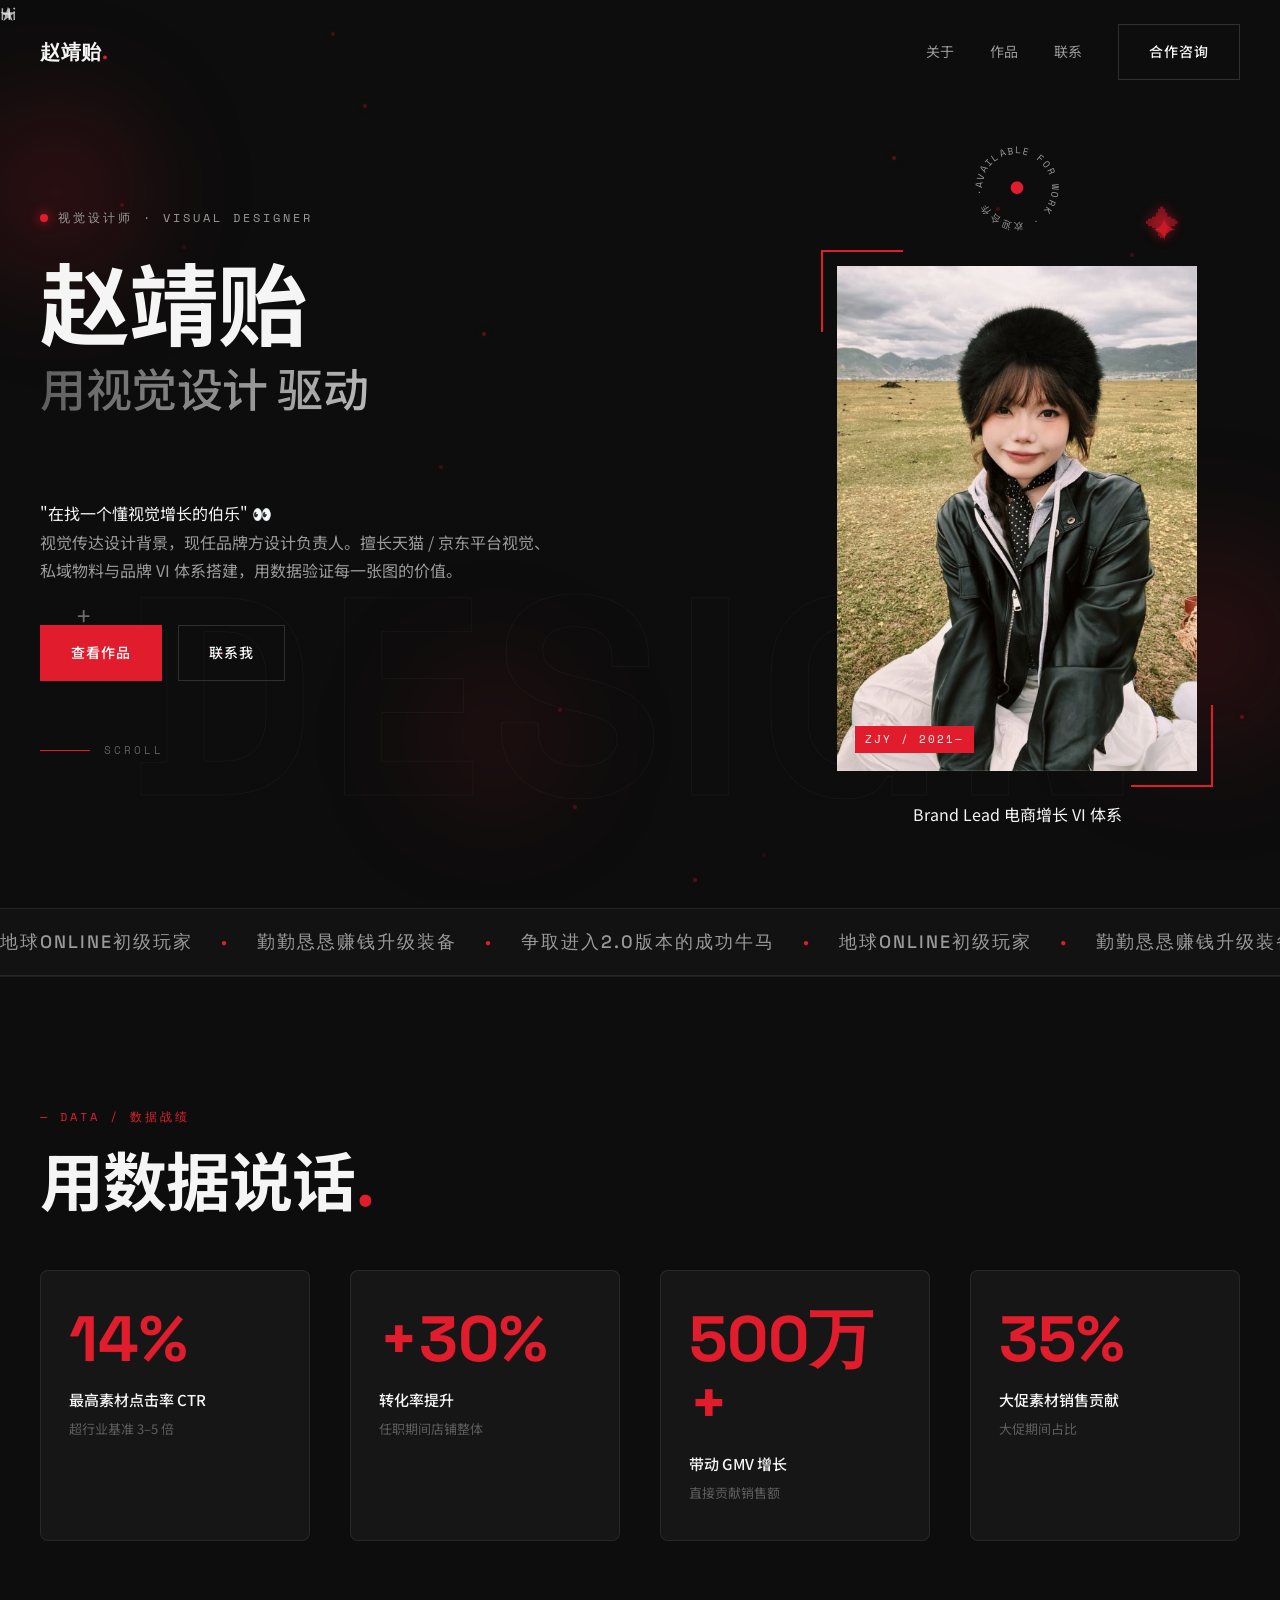
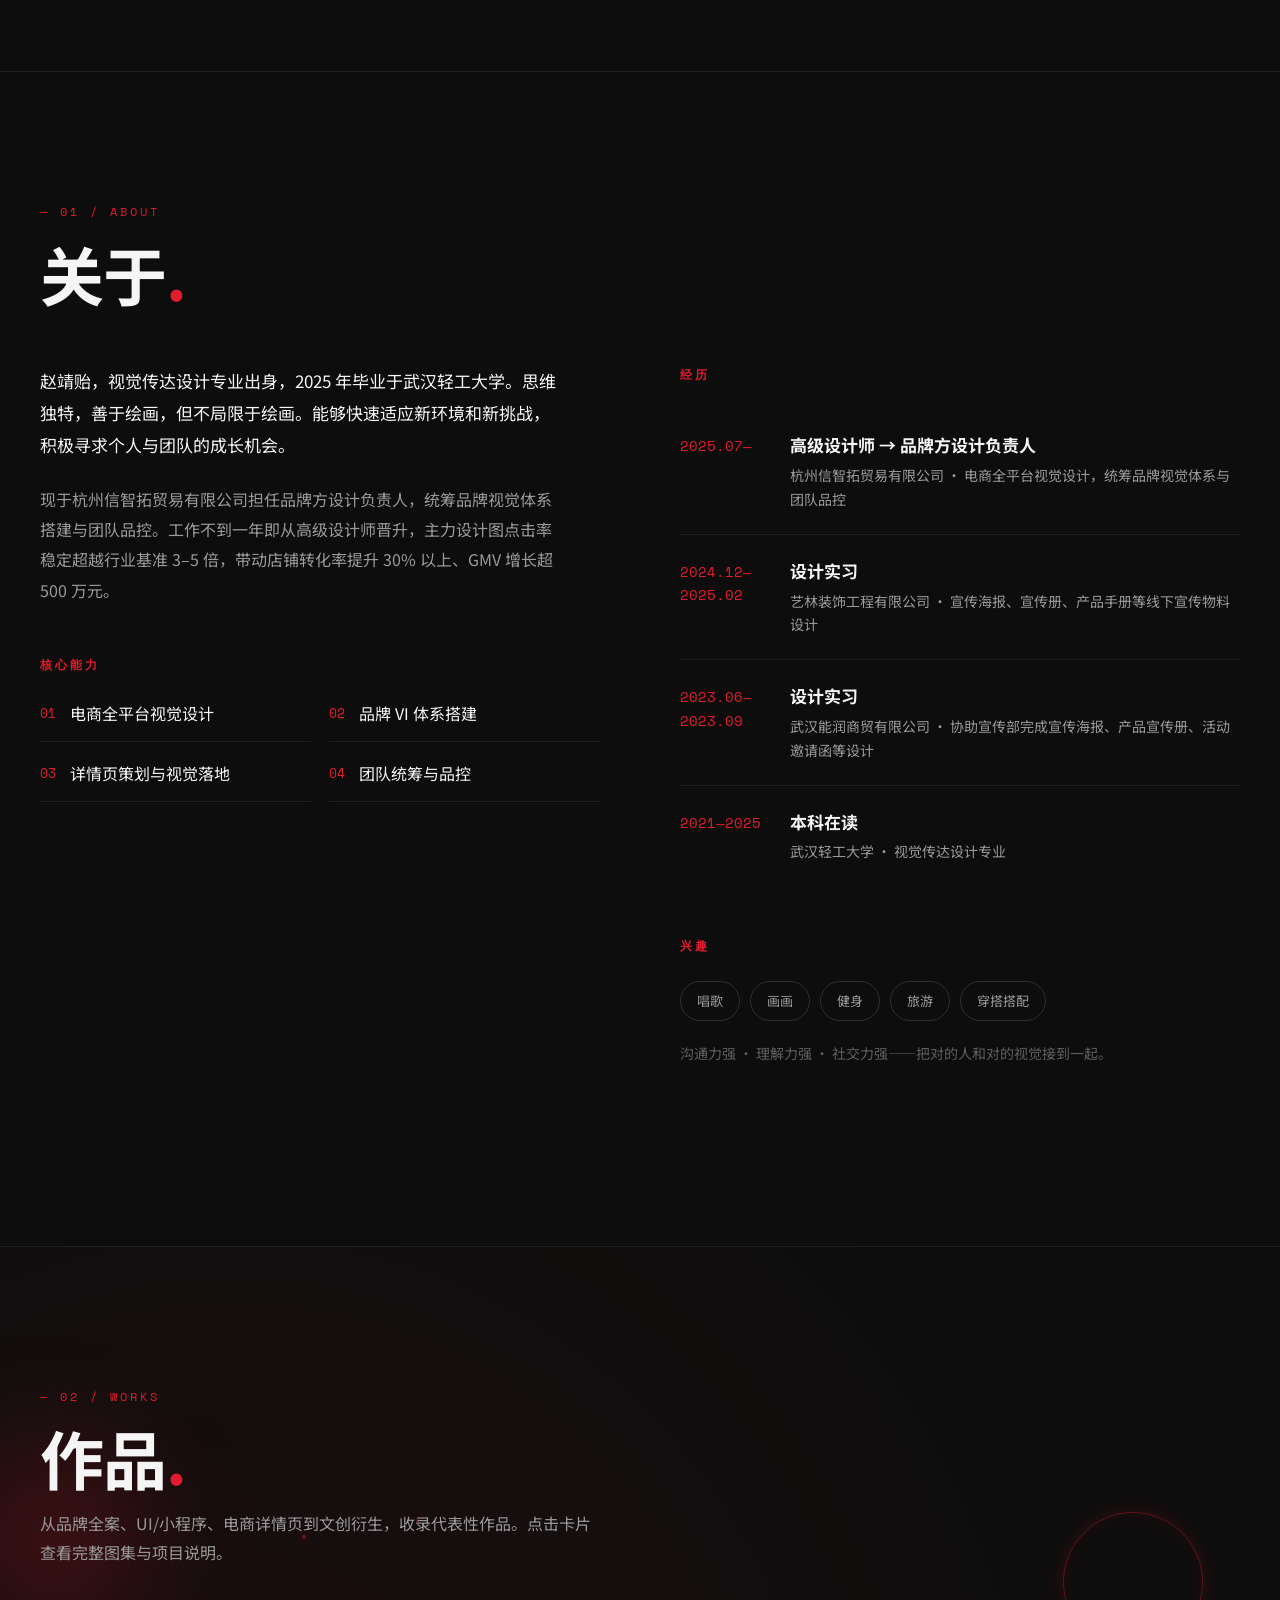
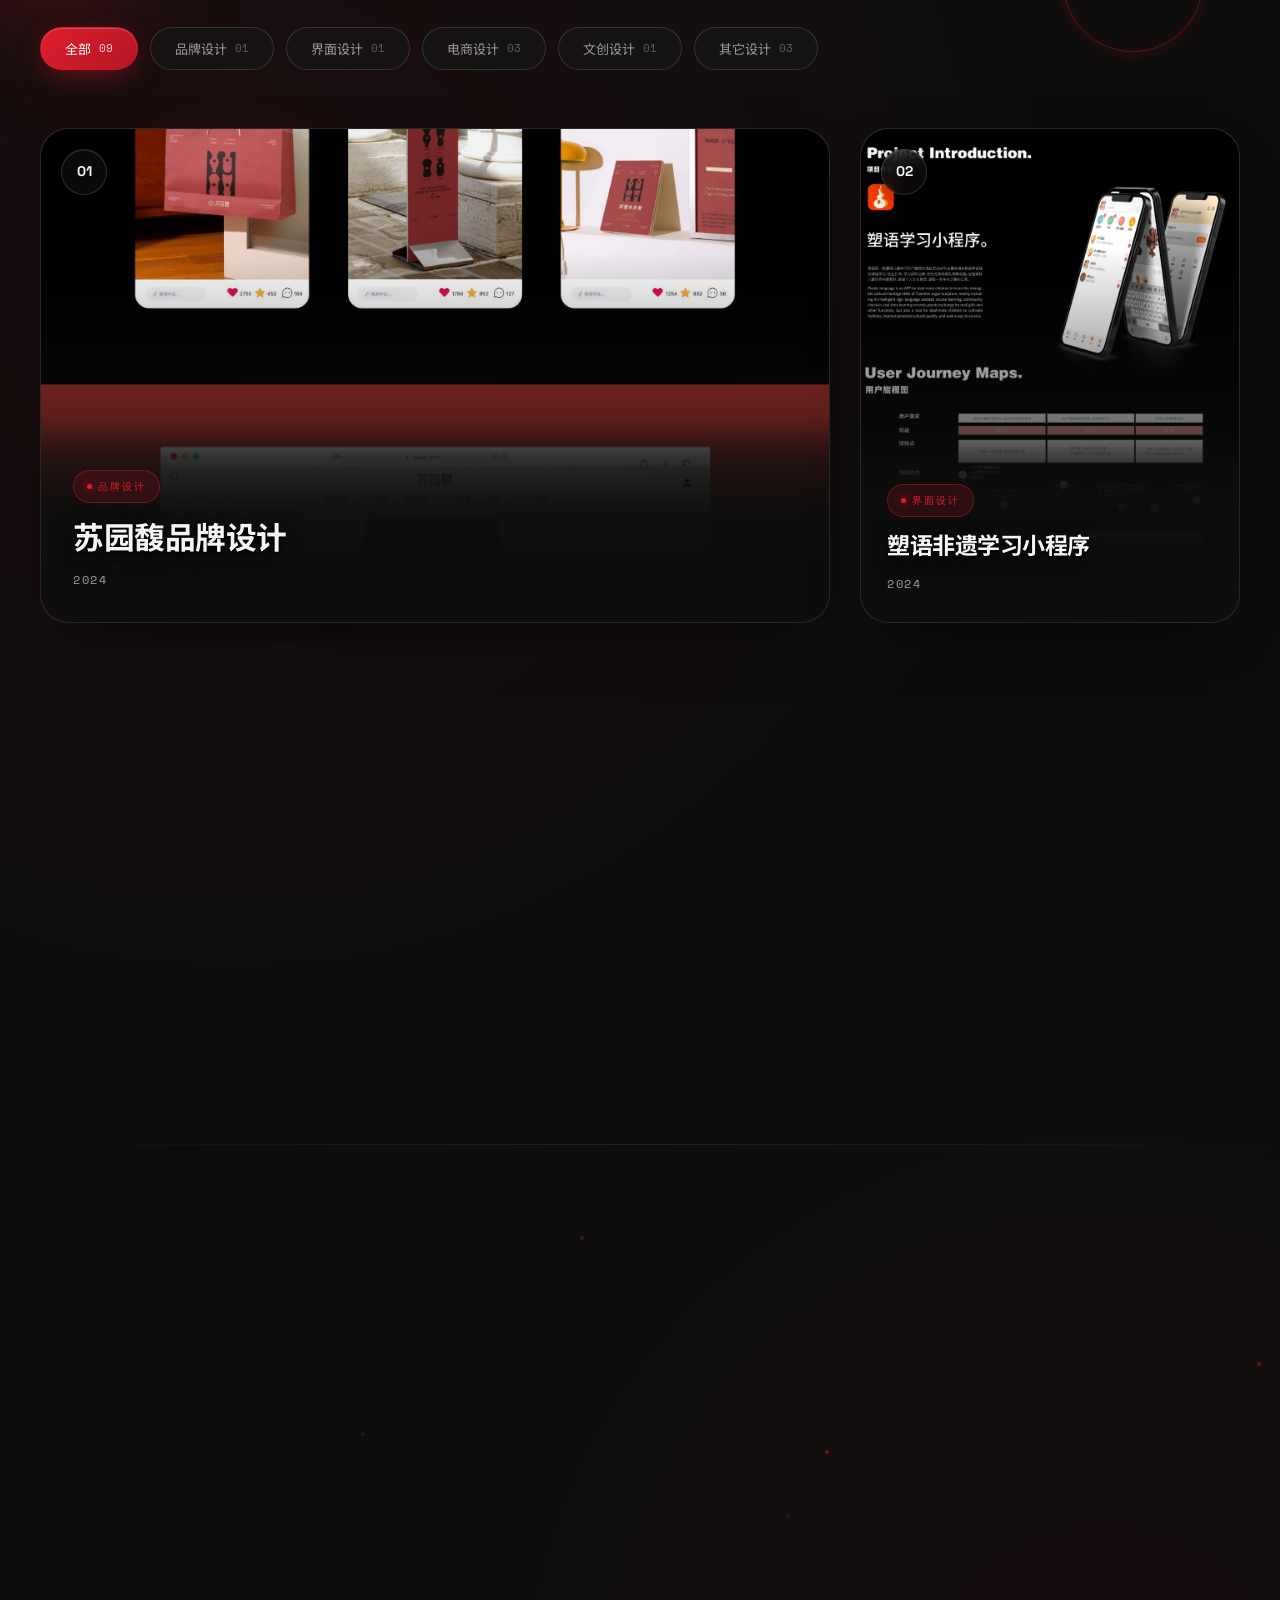
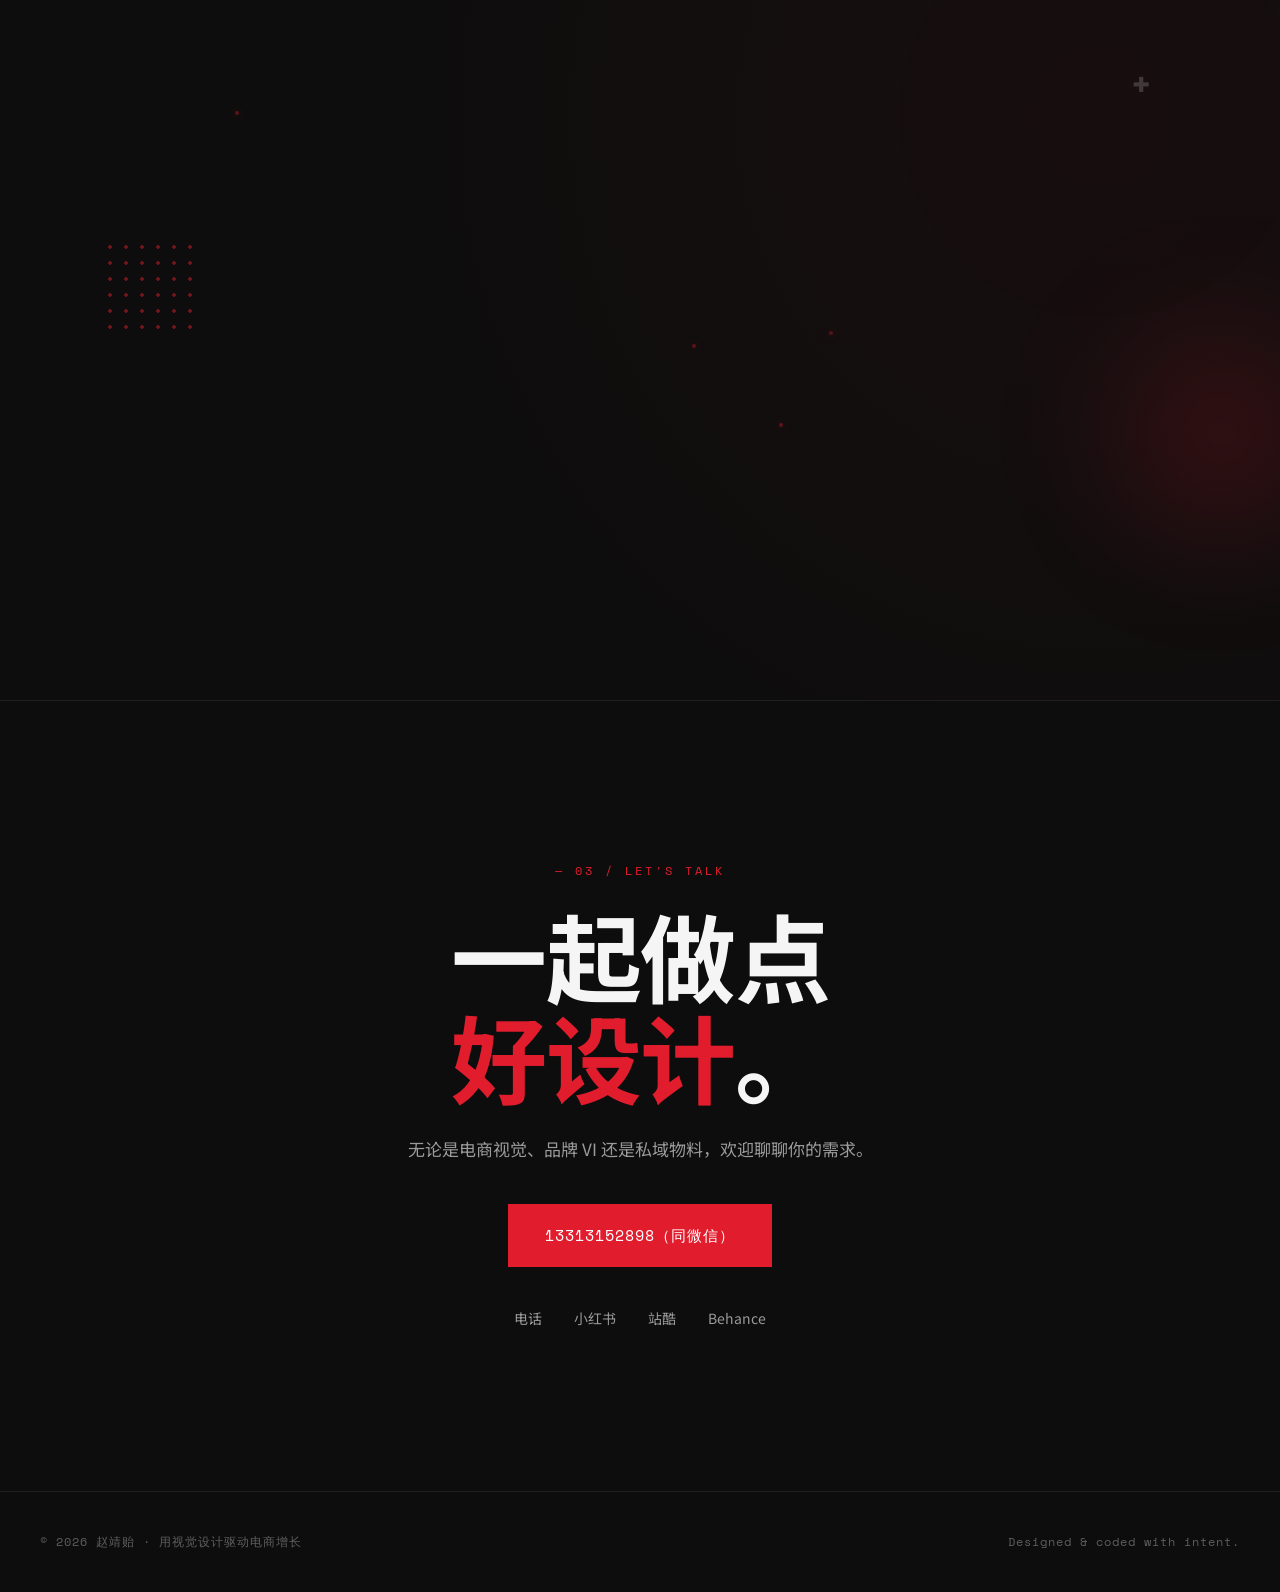
==== commit 122eaa24: "update index.html (contact + hero fun + about mobile)" ====
--- a/index.html
+++ b/index.html
@@ -58,6 +58,7 @@
         <span class="headline-line headline-grad">用视觉设计 驱动</span>
         <span class="headline-line headline-grad"><span class="accent">电商增长</span></span>
       </h2>
+      <p class="hero-fun reveal">"在找一个懂视觉增长的伯乐" 👀</p>
       <p class="hero-sub">视觉传达设计背景，现任品牌方设计负责人。擅长天猫 / 京东平台视觉、私域物料与品牌 VI 体系搭建，用数据验证每一张图的价值。</p>
       <div class="hero-cta">
         <a href="#works" class="btn btn-primary">查看作品</a>
@@ -80,13 +81,23 @@
         <img src="assets/portrait.jpg" alt="赵靖贻个人照片" loading="eager">
         <span class="portrait-tag">ZJY / 2021—</span>
       </div>
+      <div class="hero-p-tags" aria-hidden="true">
+        <span class="p-tag p-tag-1">Brand Lead</span>
+        <span class="p-tag p-tag-2">电商增长</span>
+        <span class="p-tag p-tag-3">VI 体系</span>
+      </div>
     </div>
   </div>
   <div class="hero-bg-text">DESIGN</div>
+  <div class="hero-dots" aria-hidden="true"></div>
   <div class="hero-floaters">
     <span class="float-shape float-asterisk">✦</span>
     <span class="float-shape float-cross">+</span>
     <span class="float-shape float-circle"></span>
+    <span class="float-shape float-ring"></span>
+    <span class="float-shape float-bubble">Hi</span>
+    <span class="float-shape float-star">★</span>
+    <span class="float-shape float-dots"></span>
   </div>
 </section>
 
@@ -140,8 +151,8 @@
     </div>
     <div class="about-grid">
       <div class="about-left">
-        <p class="about-bio reveal">赵靖贻，视觉传达设计专业出身，2025 年毕业于武汉轻工大学。思维独特，善于绘画，但不局限于绘画。能够快速适应新环境和新挑战，积极寻求个人与团队的成长机会。</p>
-        <p class="about-bio reveal">现于杭州信智拓贸易有限公司担任品牌方设计负责人，统筹品牌视觉体系搭建与团队品控。工作不到一年即从高级设计师晋升，主力设计图点击率稳定超越行业基准 3–5 倍，带动店铺转化率提升 30% 以上、GMV 增长超 500 万元。</p>
+        <p class="about-bio about-bio-lead reveal">赵靖贻，视觉传达设计专业出身，2025 年毕业于武汉轻工大学。思维独特，善于绘画，但不局限于绘画。能够快速适应新环境和新挑战，积极寻求个人与团队的成长机会。</p>
+        <p class="about-bio about-bio-ach reveal">现于杭州信智拓贸易有限公司担任品牌方设计负责人，统筹品牌视觉体系搭建与团队品控。工作不到一年即从高级设计师晋升，主力设计图点击率稳定超越行业基准 3–5 倍，带动店铺转化率提升 30% 以上、GMV 增长超 500 万元。</p>
         <div class="about-cap reveal">
           <h3 class="cap-title">核心能力</h3>
           <ul class="cap-list">
@@ -332,9 +343,9 @@
     <span class="section-label">— 03 / LET'S TALK</span>
     <h2 class="contact-title">一起做点<br><span class="accent">好设计</span>。</h2>
     <p class="contact-desc">无论是电商视觉、品牌 VI 还是私域物料，欢迎聊聊你的需求。</p>
-    <a href="mailto:2080004185@qq.com" class="btn btn-primary contact-btn">2080004185@qq.com</a>
+    <a href="tel:13313152898" class="btn btn-primary contact-btn">13313152898（同微信）</a>
     <div class="socials">
-      <a href="#" class="social">微信</a>
+      <a href="tel:13313152898" class="social">电话</a>
       <a href="#" class="social">小红书</a>
       <a href="#" class="social">站酷</a>
       <a href="#" class="social">Behance</a>
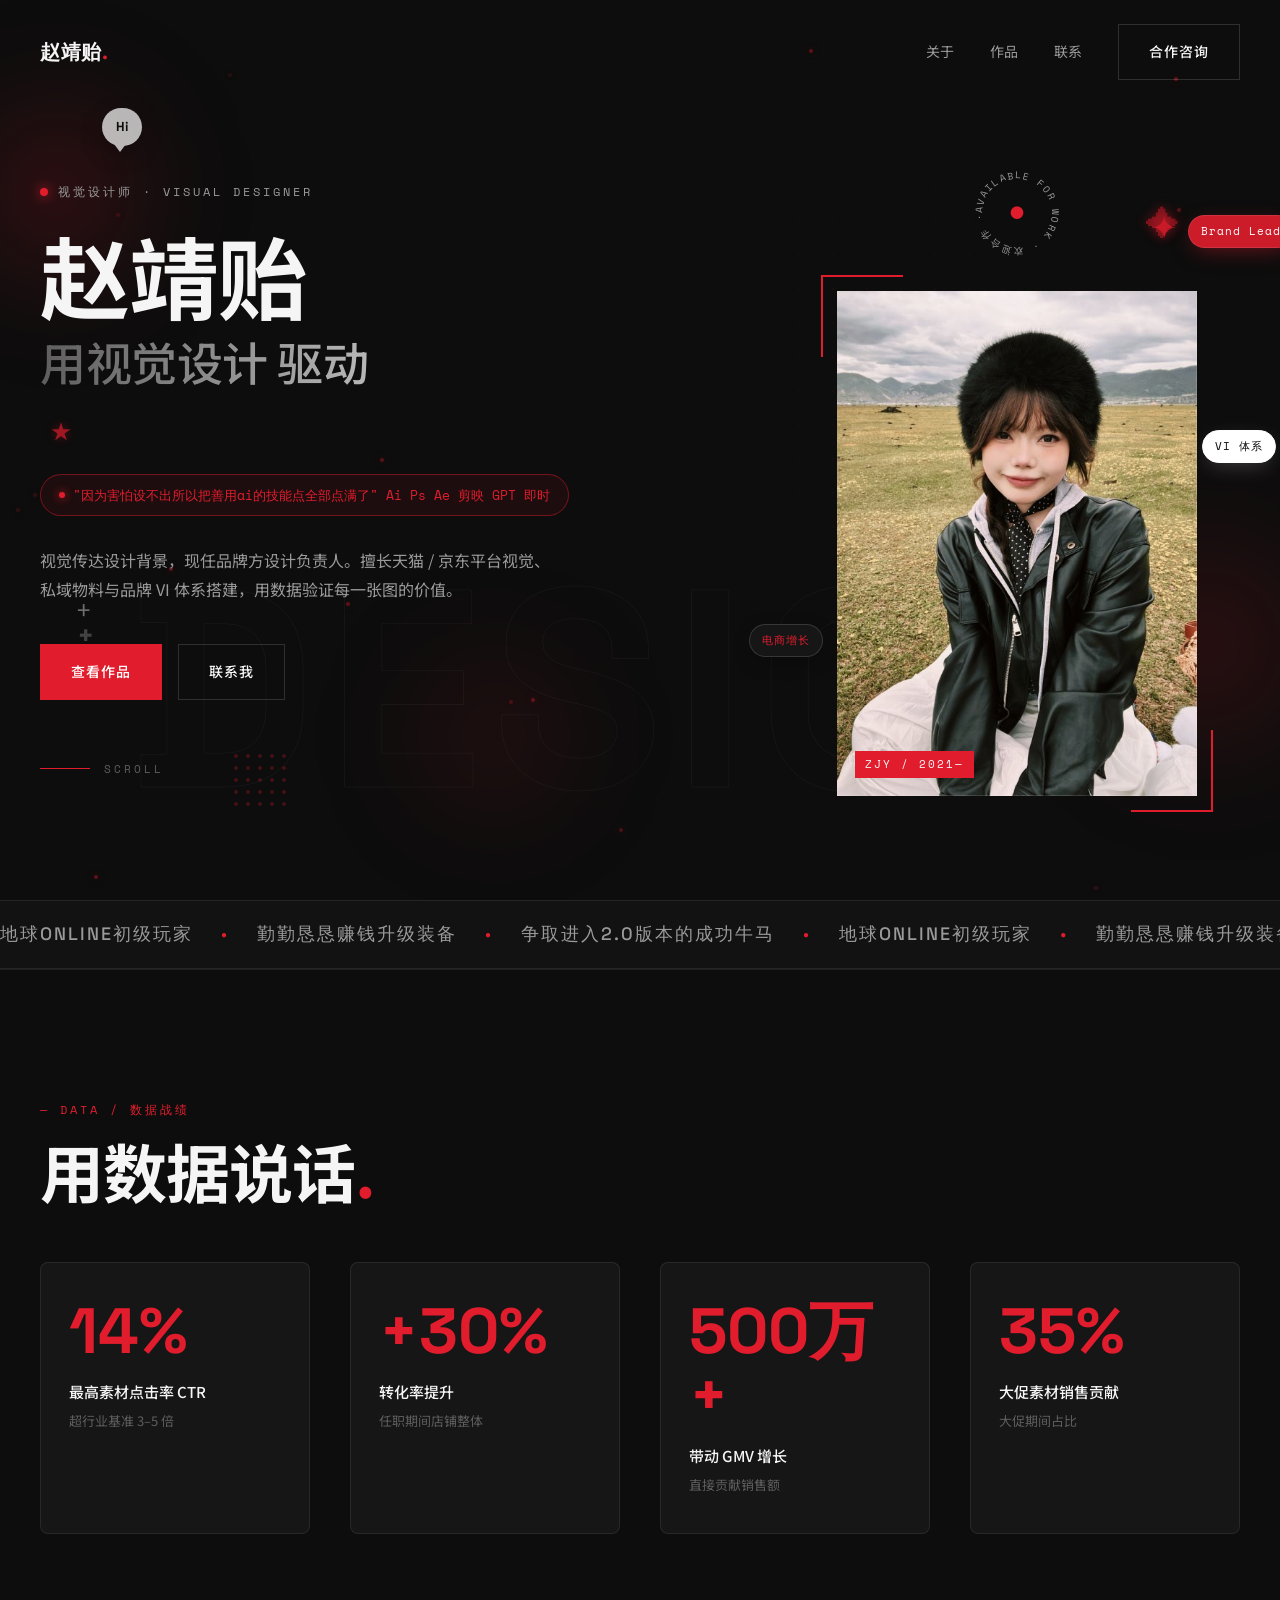
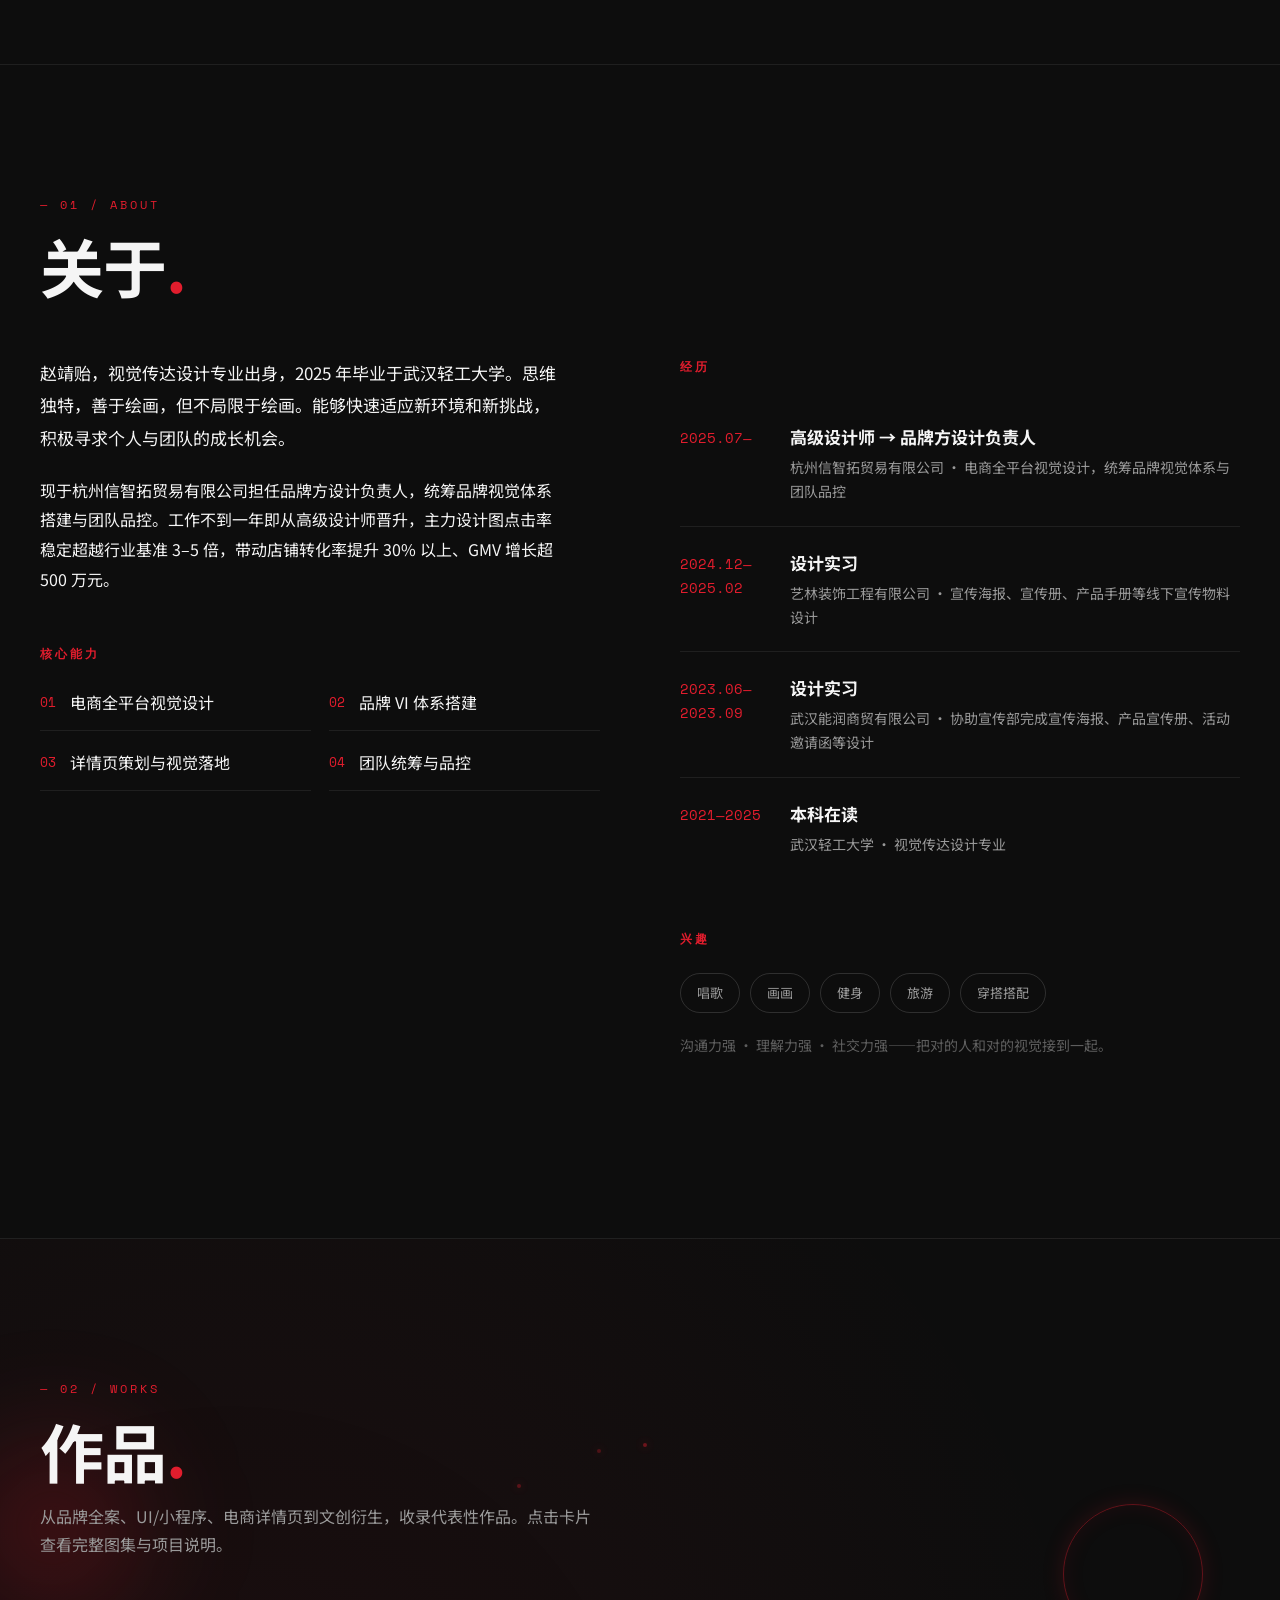
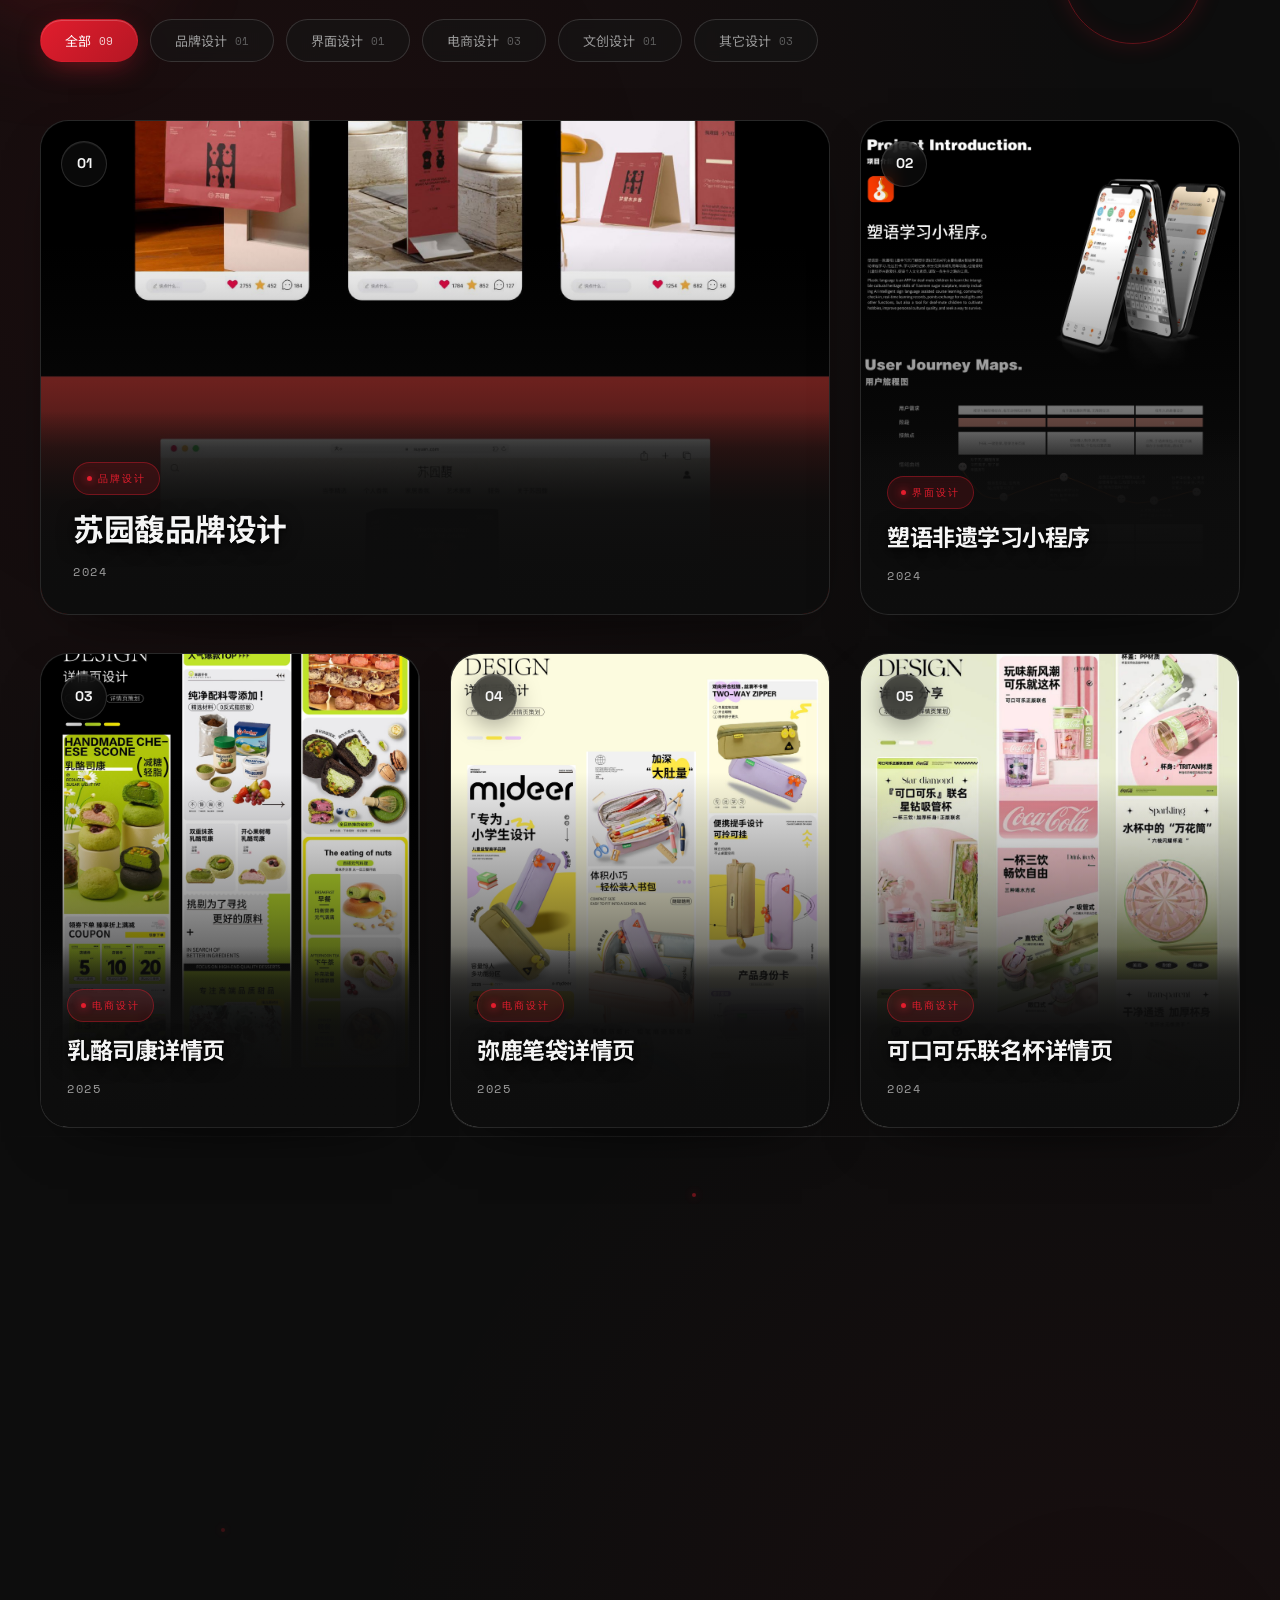
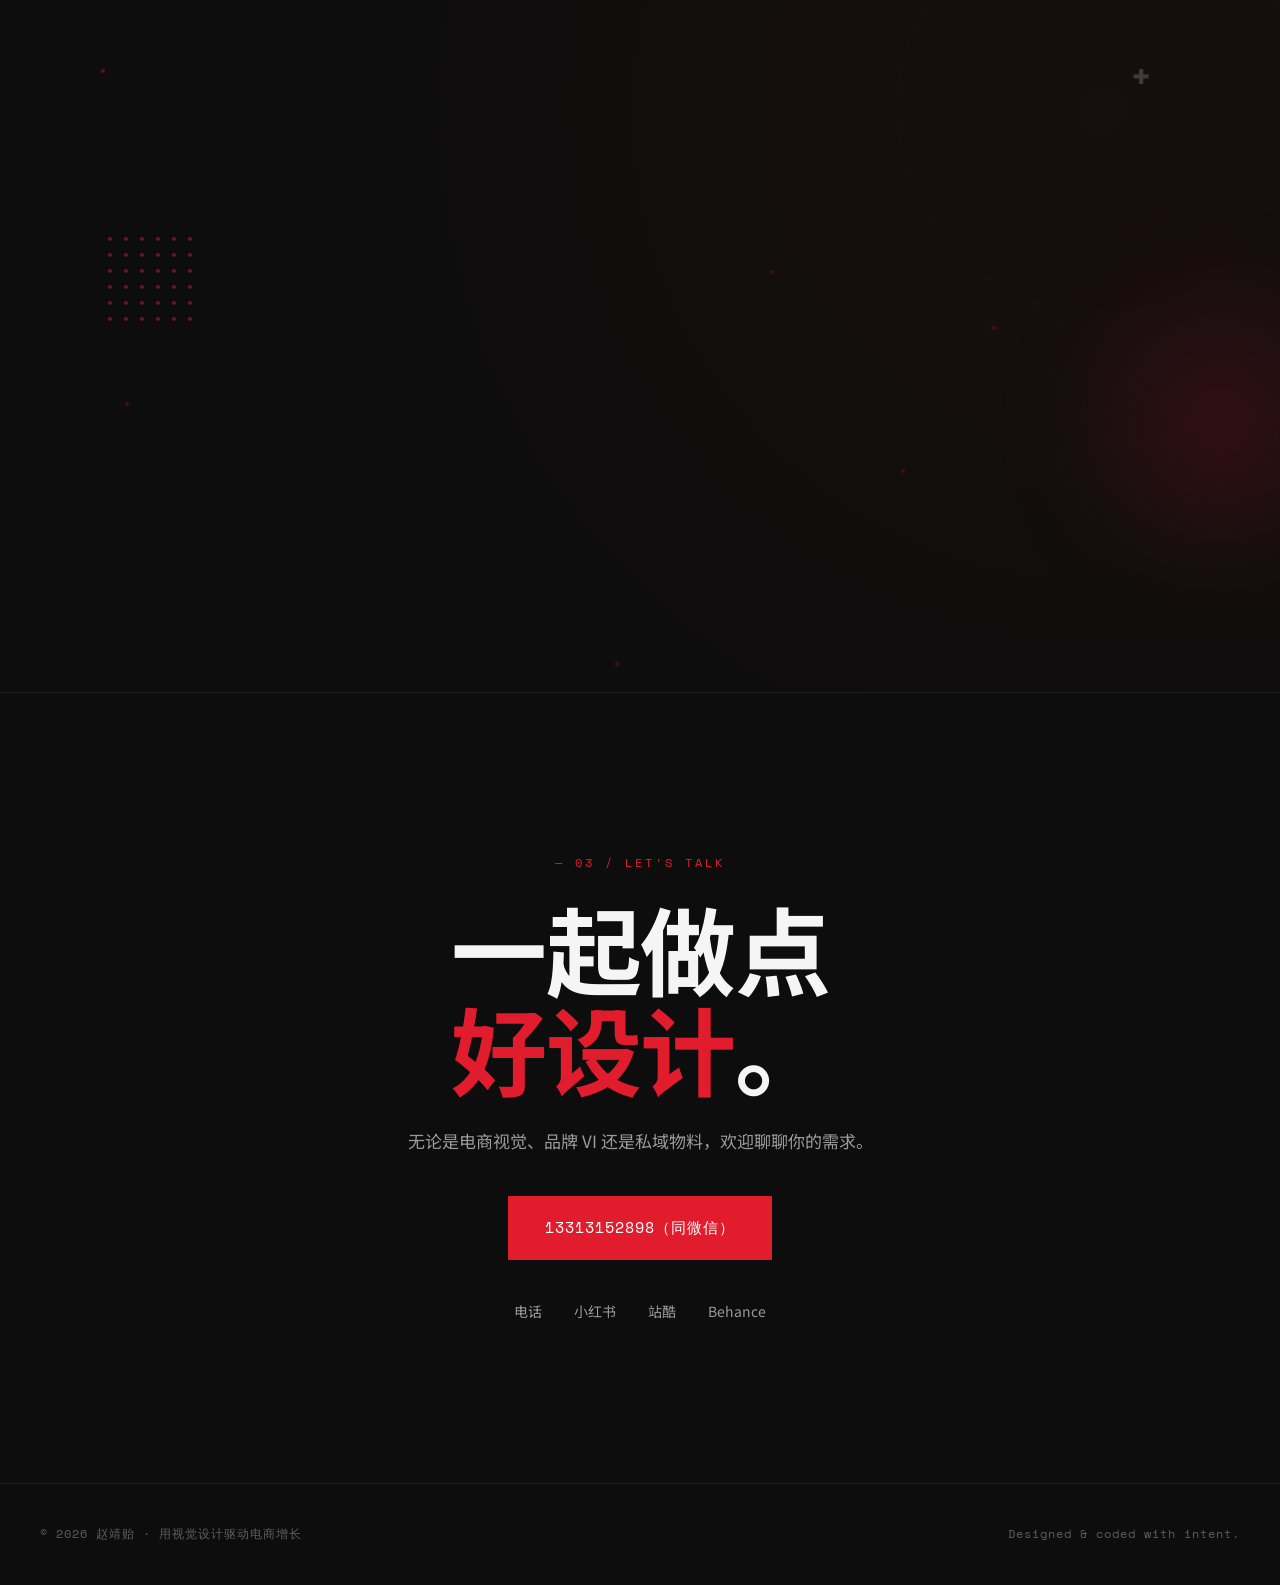
==== commit 4388f272: "update hero fun line + tool icons" ====
--- a/index.html
+++ b/index.html
@@ -58,7 +58,17 @@
         <span class="headline-line headline-grad">用视觉设计 驱动</span>
         <span class="headline-line headline-grad"><span class="accent">电商增长</span></span>
       </h2>
-      <p class="hero-fun reveal">"在找一个懂视觉增长的伯乐" 👀</p>
+      <p class="hero-fun reveal">
+        <span>"因为害怕设不出所以把善用ai的技能点全部点满了"</span>
+        <span class="hero-tools">
+          <span class="tool-icon">Ai</span>
+          <span class="tool-icon">Ps</span>
+          <span class="tool-icon">Ae</span>
+          <span class="tool-icon tool-wide">剪映</span>
+          <span class="tool-icon">GPT</span>
+          <span class="tool-icon tool-wide">即时</span>
+        </span>
+      </p>
       <p class="hero-sub">视觉传达设计背景，现任品牌方设计负责人。擅长天猫 / 京东平台视觉、私域物料与品牌 VI 体系搭建，用数据验证每一张图的价值。</p>
       <div class="hero-cta">
         <a href="#works" class="btn btn-primary">查看作品</a>
--- a/css/style.css
+++ b/css/style.css
@@ -151,6 +151,18 @@
 @keyframes accentPop{0%{opacity:0;transform:scale(.7) translateY(8px)}100%{opacity:1;transform:none}}
 
 .hero-sub{font-size:16px;color:var(--gray);max-width:520px;margin-bottom:40px;line-height:1.8;opacity:0;animation:heroIn .9s var(--ease) .75s forwards}
+
+/* playful fun-line under headline */
+.hero-fun{
+  display:inline-flex;align-items:center;gap:8px;
+  font-family:var(--mono);font-size:13px;color:var(--red);
+  padding:9px 18px;margin-bottom:30px;
+  border:1px solid rgba(225,29,45,.45);border-radius:40px;
+  background:rgba(225,29,45,.08);
+  backdrop-filter:blur(6px);-webkit-backdrop-filter:blur(6px);
+  opacity:0;animation:heroIn .9s var(--ease) .7s forwards
+}
+.hero-fun::before{content:"";width:6px;height:6px;border-radius:50%;background:var(--red);box-shadow:0 0 8px var(--red);animation:blink 1.6s ease-in-out infinite}
 .hero-cta{display:flex;gap:16px;margin-bottom:60px;opacity:0;animation:heroIn .9s var(--ease) .9s forwards}
 .hero-scroll{display:flex;align-items:center;gap:14px;opacity:0;animation:heroIn .9s var(--ease) 1s forwards}
 .scroll-line{width:50px;height:1px;background:var(--red);position:relative;overflow:hidden}
@@ -160,7 +172,7 @@
 @keyframes heroIn{from{opacity:0;transform:translateY(40px)}to{opacity:1;transform:none}}
 
 /* 头像区 */
-.hero-portrait{display:flex;flex-direction:column;align-items:center;gap:30px;opacity:0;animation:portraitFlyIn 1.2s var(--ease) .35s forwards}
+.hero-portrait{position:relative;display:flex;flex-direction:column;align-items:center;gap:30px;opacity:0;animation:portraitFlyIn 1.2s var(--ease) .35s forwards}
 @keyframes portraitFlyIn{from{opacity:0;transform:translateX(80px) rotate(3deg)}to{opacity:1;transform:none}}
 .portrait-frame{position:relative;max-width:360px;transition:transform .45s var(--ease);transform-style:preserve-3d;will-change:transform}
 .portrait-frame::before{content:"";position:absolute;top:-16px;left:-16px;width:80px;height:80px;border-top:2px solid var(--red);border-left:2px solid var(--red);transition:width .5s var(--ease),height .5s var(--ease)}
@@ -169,6 +181,20 @@
 .portrait-frame img{width:100%;filter:grayscale(.15) contrast(1.05)}
 .portrait-tag{position:absolute;bottom:18px;left:18px;font-family:var(--mono);font-size:11px;color:var(--white);background:var(--red);padding:4px 10px;letter-spacing:2px}
 
+/* floating skill tags around portrait */
+.hero-p-tags{position:absolute;inset:0;z-index:5;pointer-events:none}
+.p-tag{
+  position:absolute;font-family:var(--mono);font-size:11px;letter-spacing:1px;
+  padding:6px 12px;border-radius:30px;white-space:nowrap;
+  background:rgba(225,29,45,.9);color:#fff;border:1px solid rgba(255,255,255,.1);
+  box-shadow:0 6px 22px -6px rgba(225,29,45,.5);
+  opacity:0;animation:tagPop .8s var(--ease) 1.4s forwards
+}
+.p-tag-1{top:8%;right:-12%;animation-delay:1.4s}
+.p-tag-2{bottom:22%;left:-10%;animation-delay:1.55s;background:var(--surface);color:var(--red);border-color:var(--line-2);box-shadow:0 6px 22px -6px rgba(0,0,0,.45)}
+.p-tag-3{top:42%;right:-8%;animation-delay:1.7s;background:#fff;color:var(--bg);border-color:#fff;box-shadow:0 6px 22px -6px rgba(255,255,255,.25)}
+@keyframes tagPop{0%{opacity:0;transform:scale(.6) translateY(10px)}100%{opacity:1;transform:scale(1) translateY(0)}}
+
 /* 旋转徽章 */
 .hero-badge{position:relative;width:96px;height:96px;z-index:5;animation:badgeFloat 4s ease-in-out infinite}
 .badge-svg{width:100%;height:100%;animation:badgeSpin 12s linear infinite}
@@ -183,8 +209,24 @@
 .float-asterisk{top:22%;right:8%;font-size:32px;color:var(--red);text-shadow:0 0 14px rgba(225,29,45,.5);animation:floatSpin 8s ease-in-out infinite}
 .float-cross{bottom:30%;left:6%;font-size:24px;color:var(--gray);animation:floatPulse 4s ease-in-out infinite}
 .float-circle{top:58%;right:12%;width:16px;height:16px;border:1.5px solid var(--red);border-radius:50%;box-shadow:0 0 12px rgba(225,29,45,.4);animation:floatPulse 5s ease-in-out infinite .5s}
+.float-ring{bottom:18%;right:18%;width:50px;height:50px;border:1px solid rgba(225,29,45,.35);border-radius:50%;animation:floatSpin 12s linear infinite 1s}
+.float-bubble{top:12%;left:8%;font-family:var(--grotesk);font-size:13px;font-weight:700;color:var(--bg);background:#fff;padding:8px 14px;border-radius:20px;box-shadow:0 8px 24px rgba(0,0,0,.35);animation:floatY 5s ease-in-out infinite .3s}
+.float-bubble::after{content:"";position:absolute;bottom:-6px;left:12px;width:0;height:0;border-left:6px solid transparent;border-right:6px solid transparent;border-top:8px solid #fff}
+.float-star{top:46%;left:4%;font-size:20px;color:var(--red);text-shadow:0 0 10px rgba(225,29,45,.5);animation:floatSpin 9s ease-in-out infinite .8s}
+.float-dots{bottom:10%;left:18%;width:60px;height:60px;background-image:radial-gradient(circle,rgba(225,29,45,.35) 2px,transparent 2px);background-size:12px 12px;animation:floatY 6s ease-in-out infinite 1.2s}
 @keyframes floatSpin{0%,100%{transform:rotate(0) translateY(0)}50%{transform:rotate(180deg) translateY(-12px)}}
 @keyframes floatPulse{0%,100%{transform:scale(1);opacity:.5}50%{transform:scale(1.3);opacity:.2}}
+@keyframes floatY{0%,100%{transform:translateY(0)}50%{transform:translateY(-14px)}}
+
+/* subtle dotted pattern behind hero */
+.hero-dots{position:absolute;inset:0;pointer-events:none;z-index:0;opacity:.35;
+  background-image:radial-gradient(circle,rgba(225,29,45,.18) 1.5px,transparent 1.5px);
+  background-size:34px 34px;
+  mask-image:radial-gradient(circle at 70% 40%,#000 0%,transparent 55%);
+  -webkit-mask-image:radial-gradient(circle at 70% 40%,#000 0%,transparent 55%);
+  animation:heroDotsMove 16s linear infinite
+}
+@keyframes heroDotsMove{0%{background-position:0 0}100%{background-position:34px 34px}}
 
 .hero-bg-text{position:absolute;bottom:-30px;left:50%;transform:translateX(-50%);font-family:var(--grotesk);font-weight:700;font-size:clamp(120px,22vw,320px);color:transparent;-webkit-text-stroke:1px rgba(255,255,255,.04);letter-spacing:10px;z-index:1;pointer-events:none;white-space:nowrap;animation:bgDrift 18s ease-in-out infinite}
 @keyframes bgDrift{0%,100%{transform:translateX(-50%)}50%{transform:translateX(-42%)}}
@@ -215,7 +257,8 @@
 .about{padding:130px 0;border-top:1px solid var(--line)}
 .about-grid{display:grid;grid-template-columns:1fr 1fr;gap:80px}
 .about-bio{font-size:16px;color:var(--gray);line-height:1.9;margin-bottom:22px;max-width:520px}
-.about-bio:first-of-type{color:var(--white);font-size:17px}
+.about-bio-lead{color:var(--white);font-size:17px}
+.about-bio-ach{color:var(--white);font-size:16px;line-height:1.85}
 .about-cap{margin-top:50px}
 .cap-title{font-family:var(--mono);font-size:12px;color:var(--red);letter-spacing:3px;margin-bottom:24px;text-transform:uppercase}
 .cap-list{list-style:none;display:grid;grid-template-columns:1fr 1fr;gap:18px}
@@ -520,15 +563,25 @@
   .nav-toggle.open span:nth-child(3){transform:translateY(-7px) rotate(-45deg)}
   .hero{padding:120px 0 60px}
   .hero-grid{grid-template-columns:1.2fr .8fr;gap:24px}
+  .hero-fun{font-size:11px;padding:7px 14px;margin-bottom:22px}
   .hero-cta{flex-wrap:wrap;gap:12px;margin-bottom:40px}
   .hero-cta .btn{padding:13px 24px;font-size:13px}
   .portrait-frame{max-width:180px}
   .portrait-frame::before,.portrait-frame::after{width:50px;height:50px}
   .hero-badge{width:64px;height:64px}
   .badge-text{font-size:7px}
+  .p-tag{font-size:9px;padding:5px 10px}
+  .p-tag-1{right:-6%}
+  .p-tag-2{left:-4%}
+  .p-tag-3{right:-2%}
   .float-asterisk{font-size:20px}
   .float-cross{font-size:16px}
   .float-circle{width:10px;height:10px}
+  .float-ring{width:34px;height:34px}
+  .float-bubble{font-size:10px;padding:6px 10px;top:8%;left:4%}
+  .float-star{font-size:14px}
+  .float-dots{width:40px;height:40px;background-size:10px 10px}
+  .hero-dots{opacity:.25}
   /* 保持网格秩序，与电脑一致：不降到单列 */
   .works-grid{grid-template-columns:repeat(2,1fr);gap:22px 14px}
   .works-grid::before{display:none}
@@ -554,8 +607,9 @@
   .g-ring{width:50px;height:50px}
   .filters{gap:8px;margin-bottom:36px}
   .filter{padding:9px 16px;font-size:12px}
-  .cap-list{grid-template-columns:1fr 1fr;gap:14px}
-  .cap-list li{font-size:14px;gap:10px}
+  .cap-list{grid-template-columns:1fr 1fr;gap:10px}
+  .cap-list li{font-size:13px;gap:8px;padding-bottom:10px}
+  .cap-list span{font-size:11px}
   .stats-grid{grid-template-columns:1fr 1fr;gap:32px 18px}
   .stat{padding:24px 20px}
   .stat-num{font-size:clamp(34px,9vw,46px)}
@@ -563,15 +617,34 @@
   .stat-note{font-size:11px}
   .filters{gap:8px;margin-bottom:40px}
   .filter{padding:8px 14px;font-size:12px}
+  .tags{gap:8px;margin-bottom:14px}
+  .tags span{padding:6px 13px;font-size:12px}
+  .soft-skills{font-size:12px;line-height:1.7}
   .about{padding:90px 0}
+  .about-grid{grid-template-columns:1fr;gap:36px}
+  .about-left,.about-right{max-width:100%}
+  .about-bio{font-size:15px;line-height:1.85;margin-bottom:14px;max-width:100%}
+  .about-bio-lead{color:var(--white);font-size:16px;font-weight:400}
+  /* achievement bio: highlight card */
+  .about-bio-ach{
+    color:var(--white);font-size:14px;line-height:1.8;
+    padding:18px 16px 16px 20px;margin:0 0 28px;
+    background:rgba(225,29,45,.06);
+    border-left:3px solid var(--red);
+    border-radius:0 10px 10px 0;
+    max-width:100%
+  }
+  .about-cap{margin-top:8px}
+  .cap-title{margin-bottom:16px}
+  .timeline,.interests{margin-bottom:36px}
   .works{padding:90px 0}
   .stats{padding:90px 0}
   .section-head{margin-bottom:44px}
   .section-title{font-size:clamp(32px,9vw,48px)}
-  .tl-item{grid-template-columns:78px 1fr;gap:12px;padding:18px 0}
-  .tl-year{font-size:12px}
-  .tl-body h4{font-size:15px}
-  .tl-body p{font-size:13px}
+  .tl-item{grid-template-columns:78px 1fr;gap:12px;padding:16px 0}
+  .tl-year{font-size:11px;letter-spacing:.5px}
+  .tl-body h4{font-size:14px}
+  .tl-body p{font-size:12px;line-height:1.7}
   .footer-inner{justify-content:center;text-align:center}
   .socials{gap:18px;flex-wrap:wrap}
   .marquee{padding:12px 0}
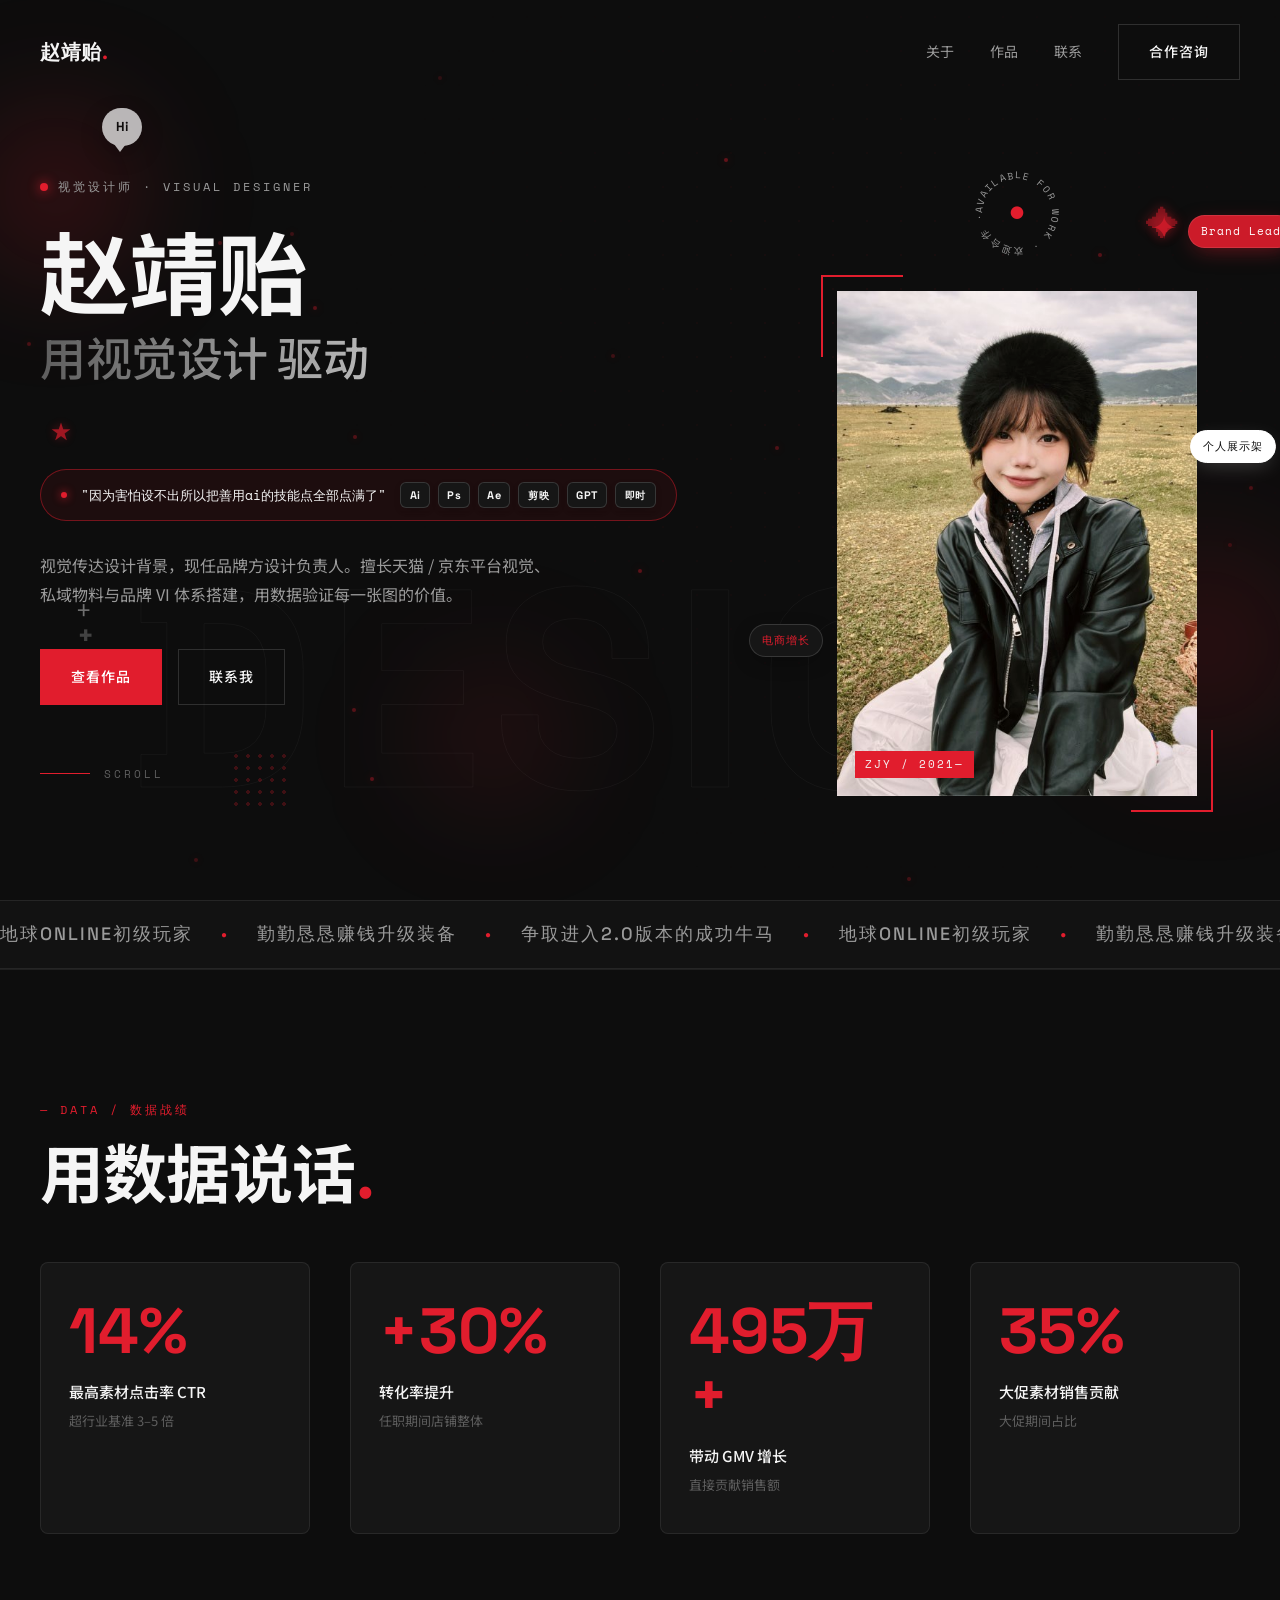
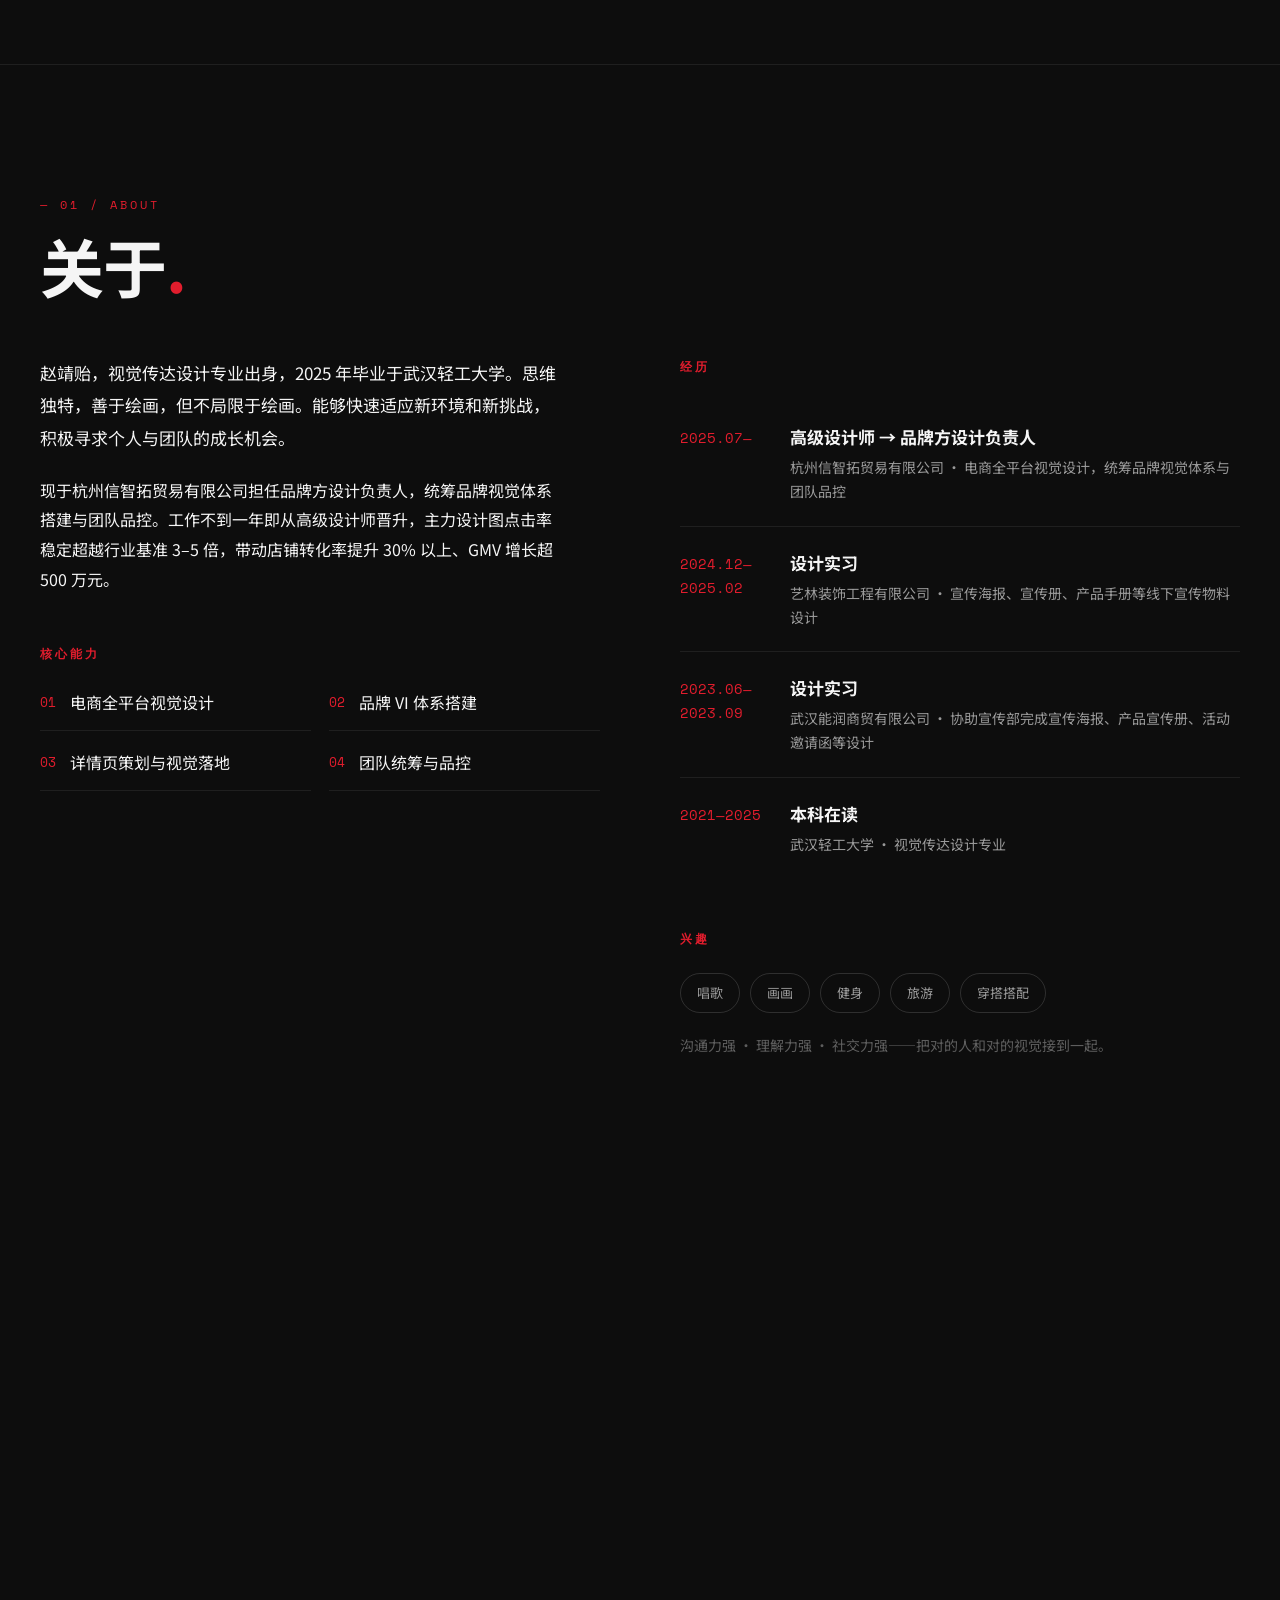
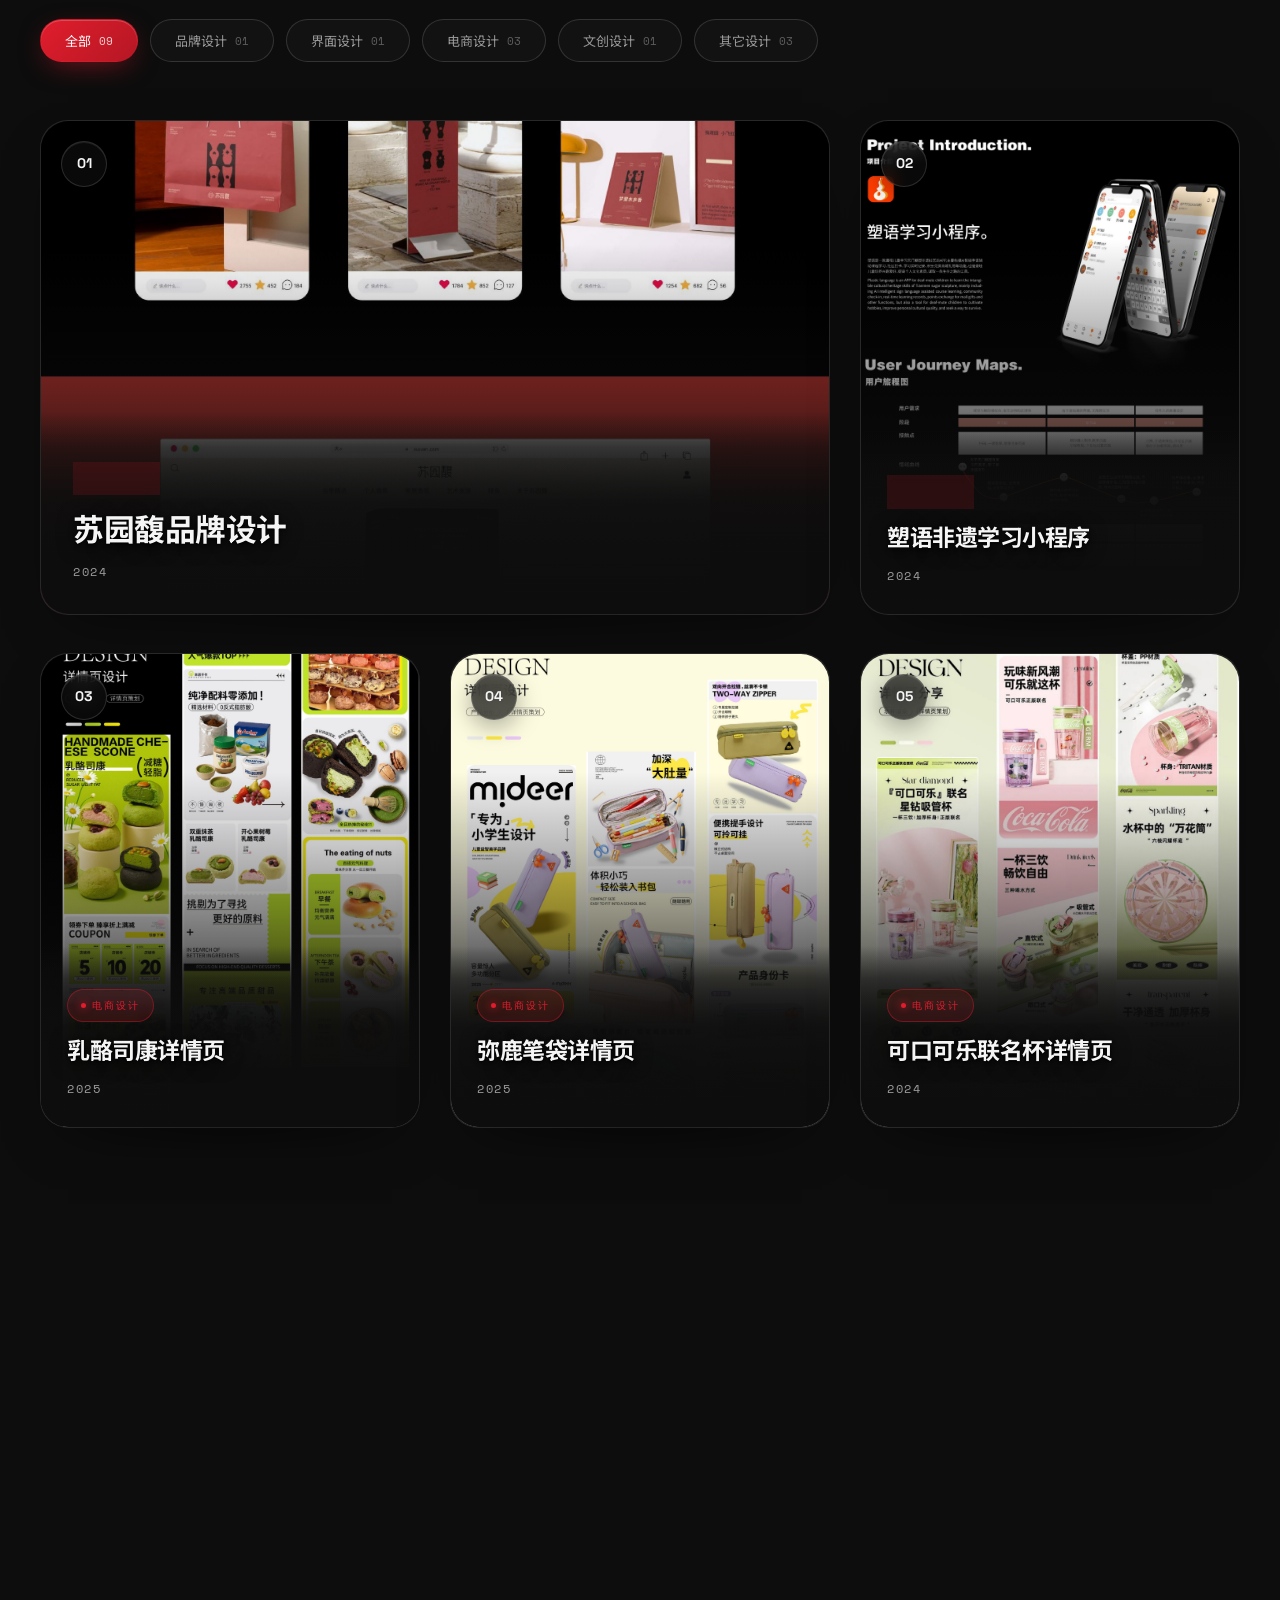
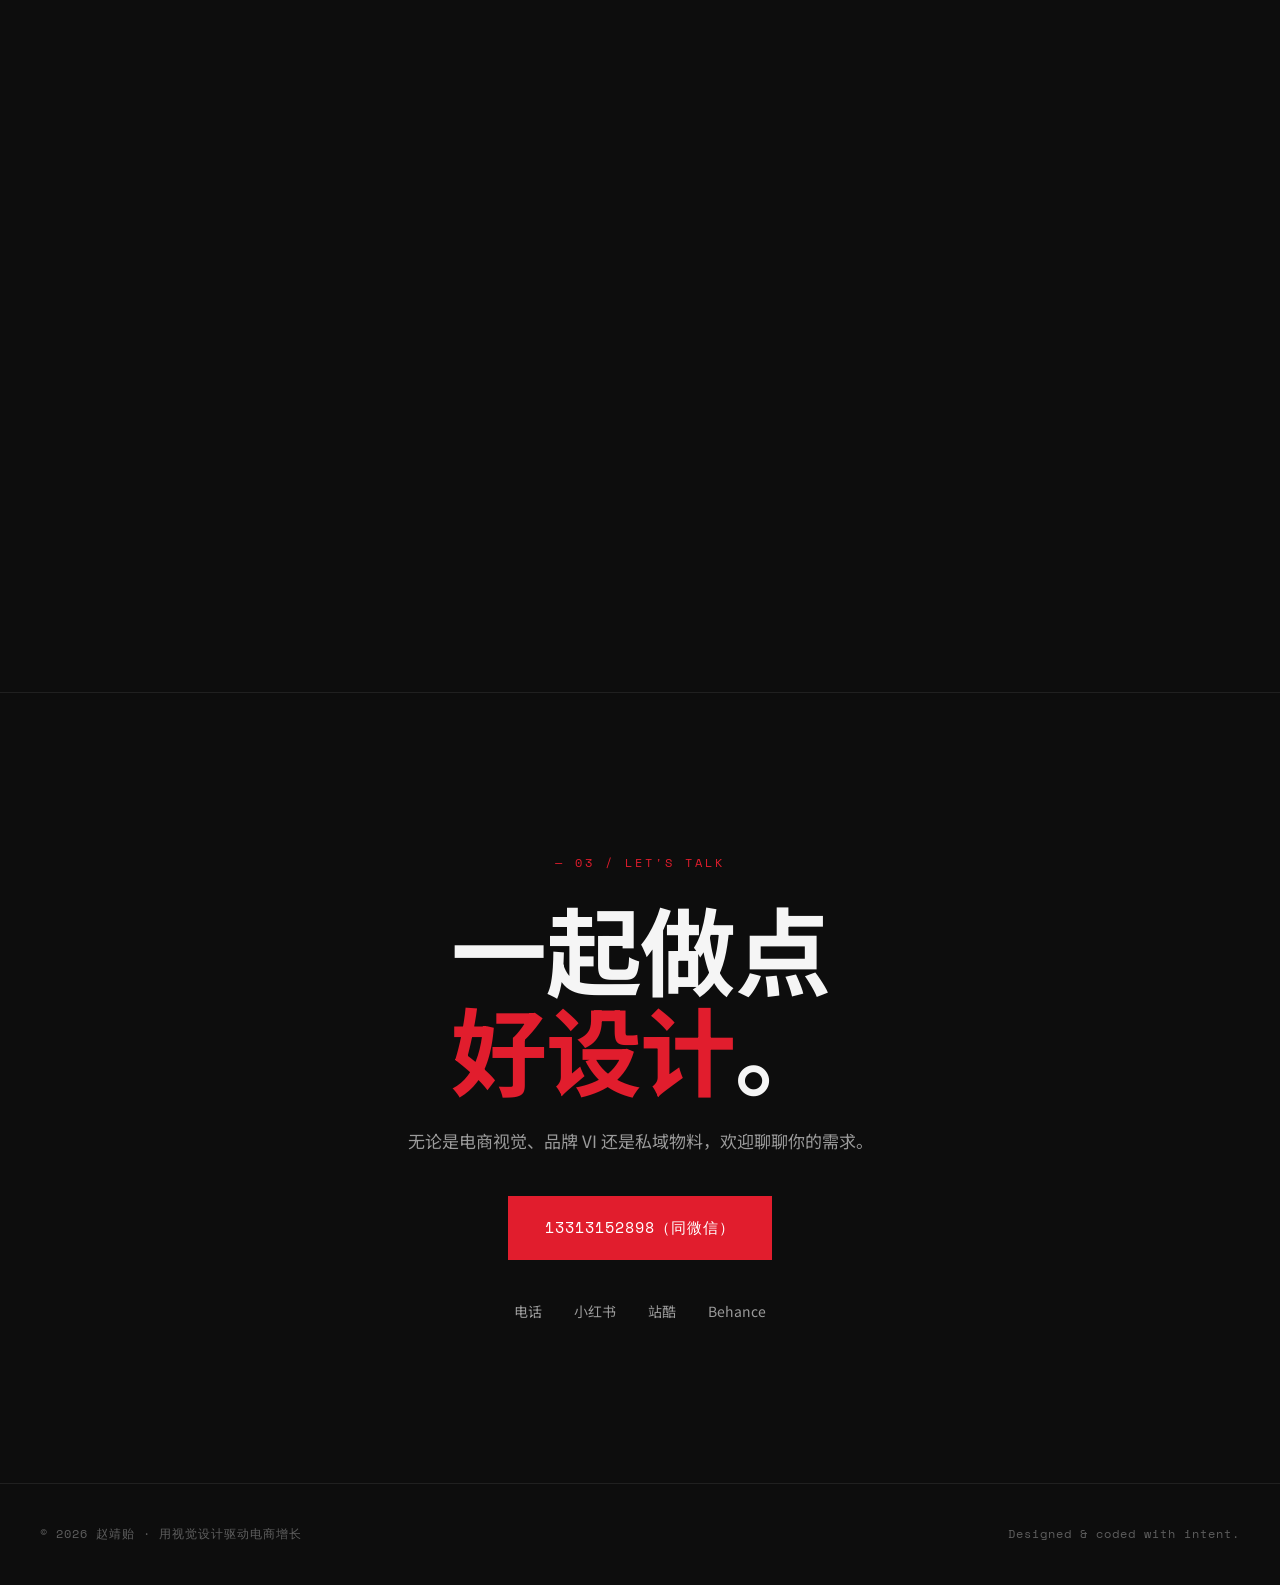
==== commit 9f033995: "change portrait tag: VI 体系 → 个人展示架" ====
--- a/index.html
+++ b/index.html
@@ -94,7 +94,7 @@
       <div class="hero-p-tags" aria-hidden="true">
         <span class="p-tag p-tag-1">Brand Lead</span>
         <span class="p-tag p-tag-2">电商增长</span>
-        <span class="p-tag p-tag-3">VI 体系</span>
+        <span class="p-tag p-tag-3">个人展示架</span>
       </div>
     </div>
   </div>
--- a/css/style.css
+++ b/css/style.css
@@ -154,15 +154,29 @@
 
 /* playful fun-line under headline */
 .hero-fun{
-  display:inline-flex;align-items:center;gap:8px;
-  font-family:var(--mono);font-size:13px;color:var(--red);
-  padding:9px 18px;margin-bottom:30px;
+  display:inline-flex;flex-wrap:wrap;align-items:center;gap:10px 14px;
+  font-family:var(--mono);font-size:13px;color:var(--white);
+  padding:12px 20px;margin-bottom:30px;
   border:1px solid rgba(225,29,45,.45);border-radius:40px;
   background:rgba(225,29,45,.08);
   backdrop-filter:blur(6px);-webkit-backdrop-filter:blur(6px);
   opacity:0;animation:heroIn .9s var(--ease) .7s forwards
 }
 .hero-fun::before{content:"";width:6px;height:6px;border-radius:50%;background:var(--red);box-shadow:0 0 8px var(--red);animation:blink 1.6s ease-in-out infinite}
+
+/* software tool icons */
+.hero-tools{display:flex;flex-wrap:wrap;gap:8px;align-items:center}
+.tool-icon{
+  display:inline-flex;align-items:center;justify-content:center;
+  min-width:30px;height:26px;padding:0 8px;
+  font-family:var(--grotesk);font-size:11px;font-weight:700;letter-spacing:.5px;
+  color:var(--white);
+  background:var(--surface);border:1px solid var(--line-2);border-radius:6px;
+  box-shadow:0 3px 10px -4px rgba(0,0,0,.4);
+  transition:transform .25s,border-color .25s
+}
+.tool-icon:hover{transform:translateY(-3px);border-color:var(--red)}
+.tool-wide{padding:0 9px;font-size:10px}
 .hero-cta{display:flex;gap:16px;margin-bottom:60px;opacity:0;animation:heroIn .9s var(--ease) .9s forwards}
 .hero-scroll{display:flex;align-items:center;gap:14px;opacity:0;animation:heroIn .9s var(--ease) 1s forwards}
 .scroll-line{width:50px;height:1px;background:var(--red);position:relative;overflow:hidden}
@@ -563,7 +577,10 @@
   .nav-toggle.open span:nth-child(3){transform:translateY(-7px) rotate(-45deg)}
   .hero{padding:120px 0 60px}
   .hero-grid{grid-template-columns:1.2fr .8fr;gap:24px}
-  .hero-fun{font-size:11px;padding:7px 14px;margin-bottom:22px}
+  .hero-fun{font-size:11px;padding:10px 16px;margin-bottom:22px;border-radius:24px}
+  .hero-fun > span:first-of-type{width:100%}
+  .tool-icon{min-width:26px;height:22px;font-size:9px;padding:0 6px}
+  .tool-wide{padding:0 7px;font-size:9px}
   .hero-cta{flex-wrap:wrap;gap:12px;margin-bottom:40px}
   .hero-cta .btn{padding:13px 24px;font-size:13px}
   .portrait-frame{max-width:180px}
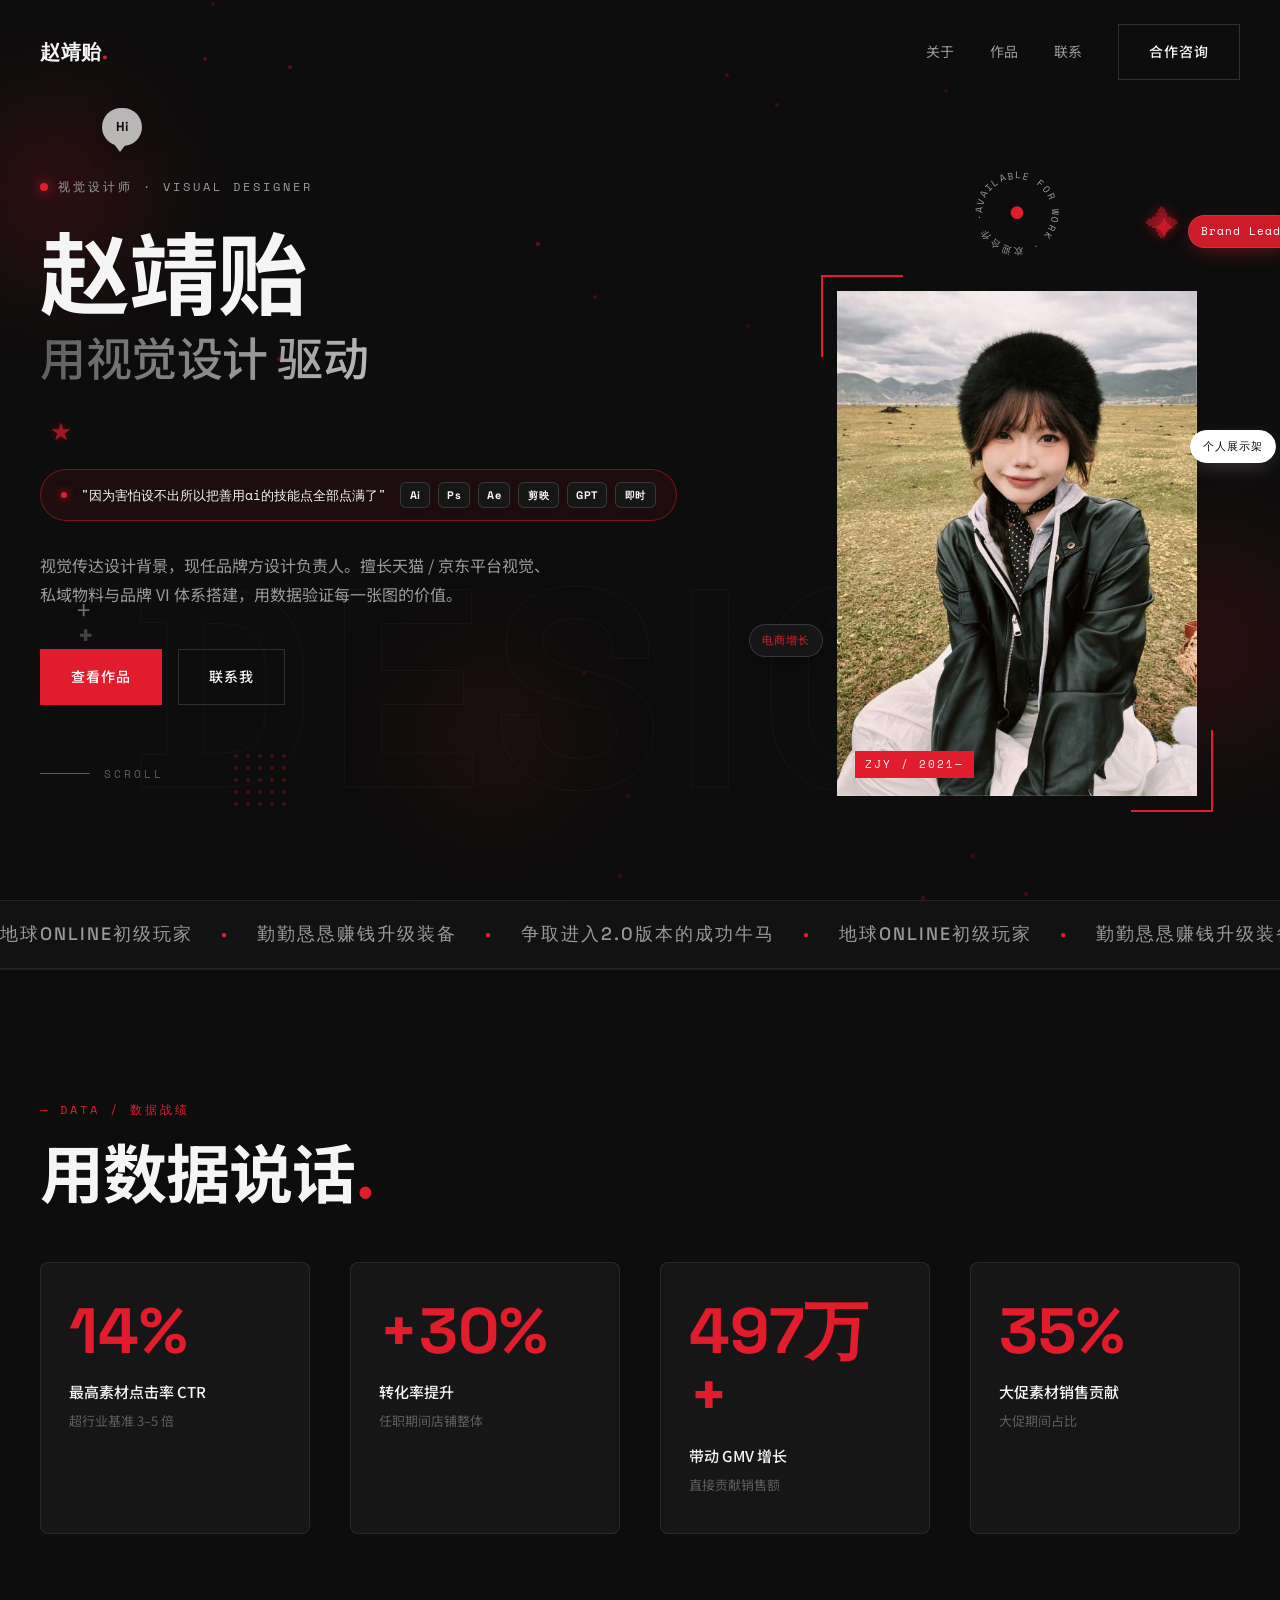
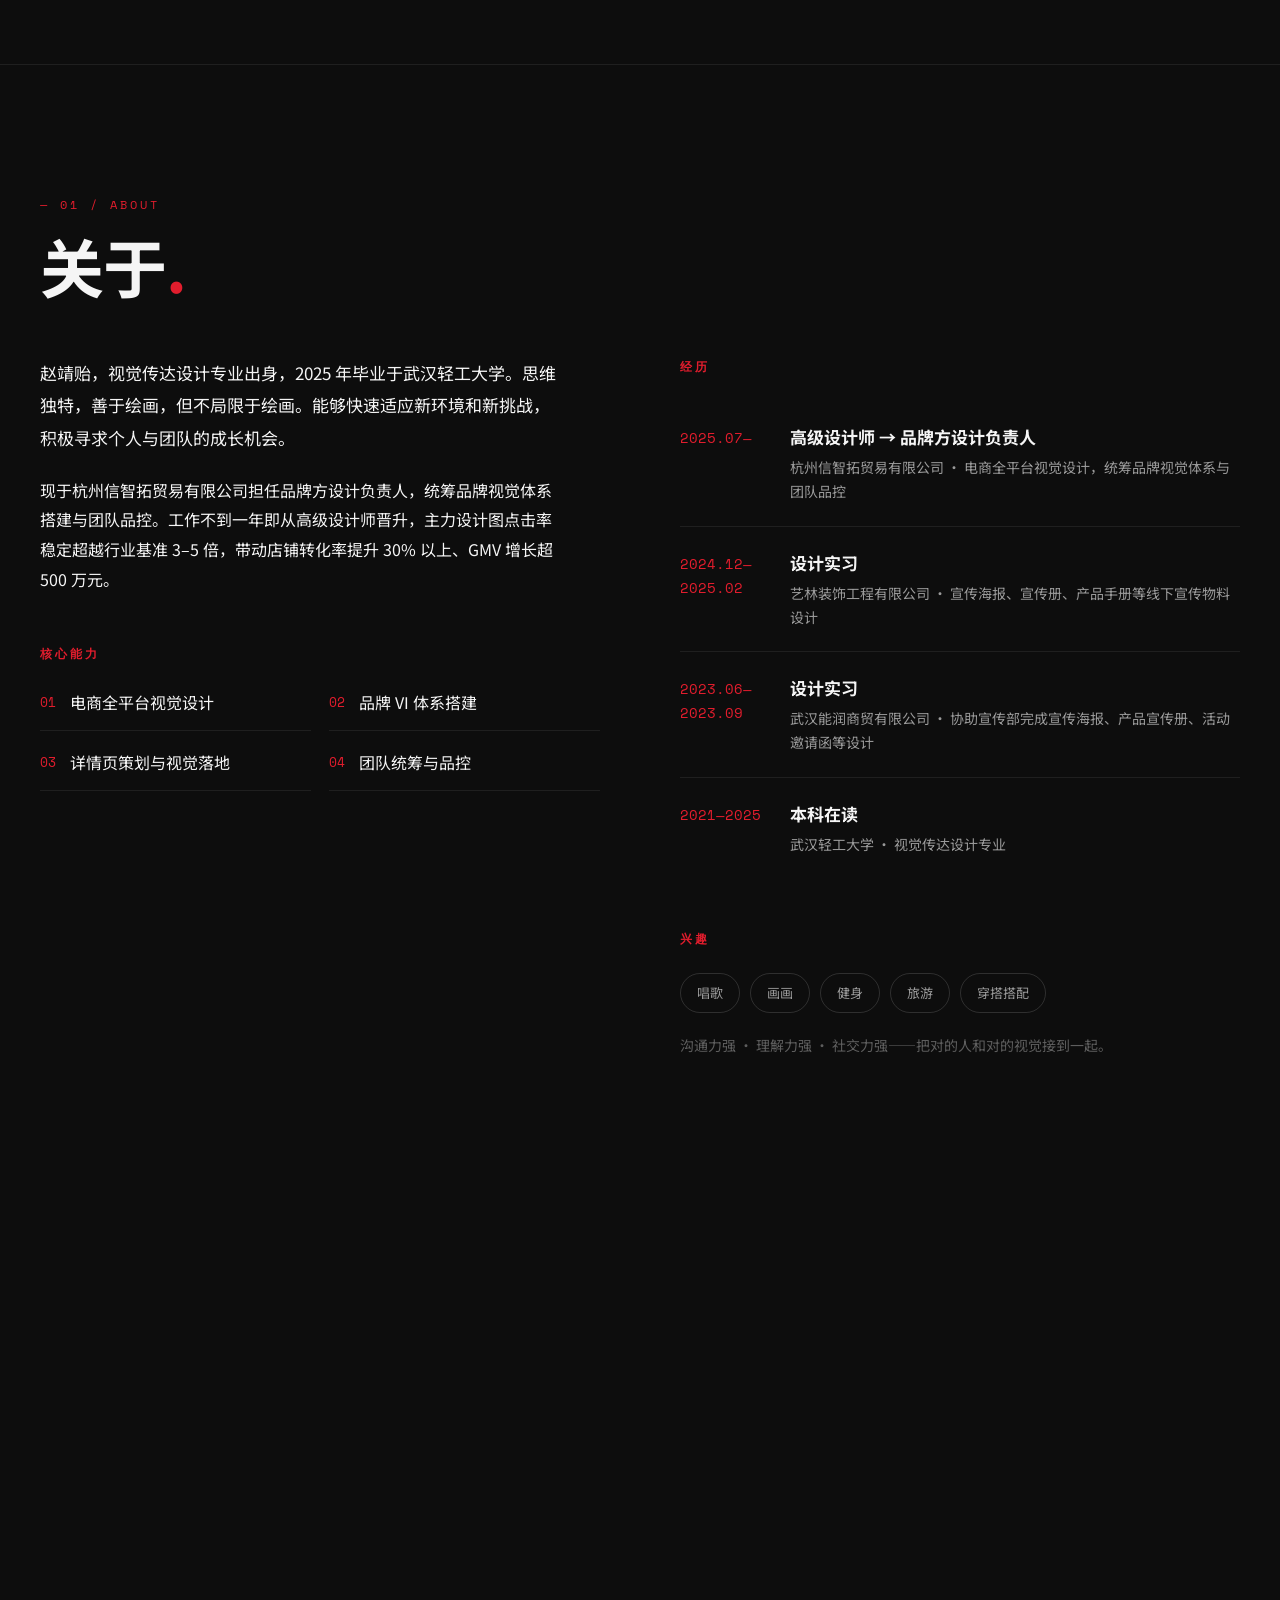
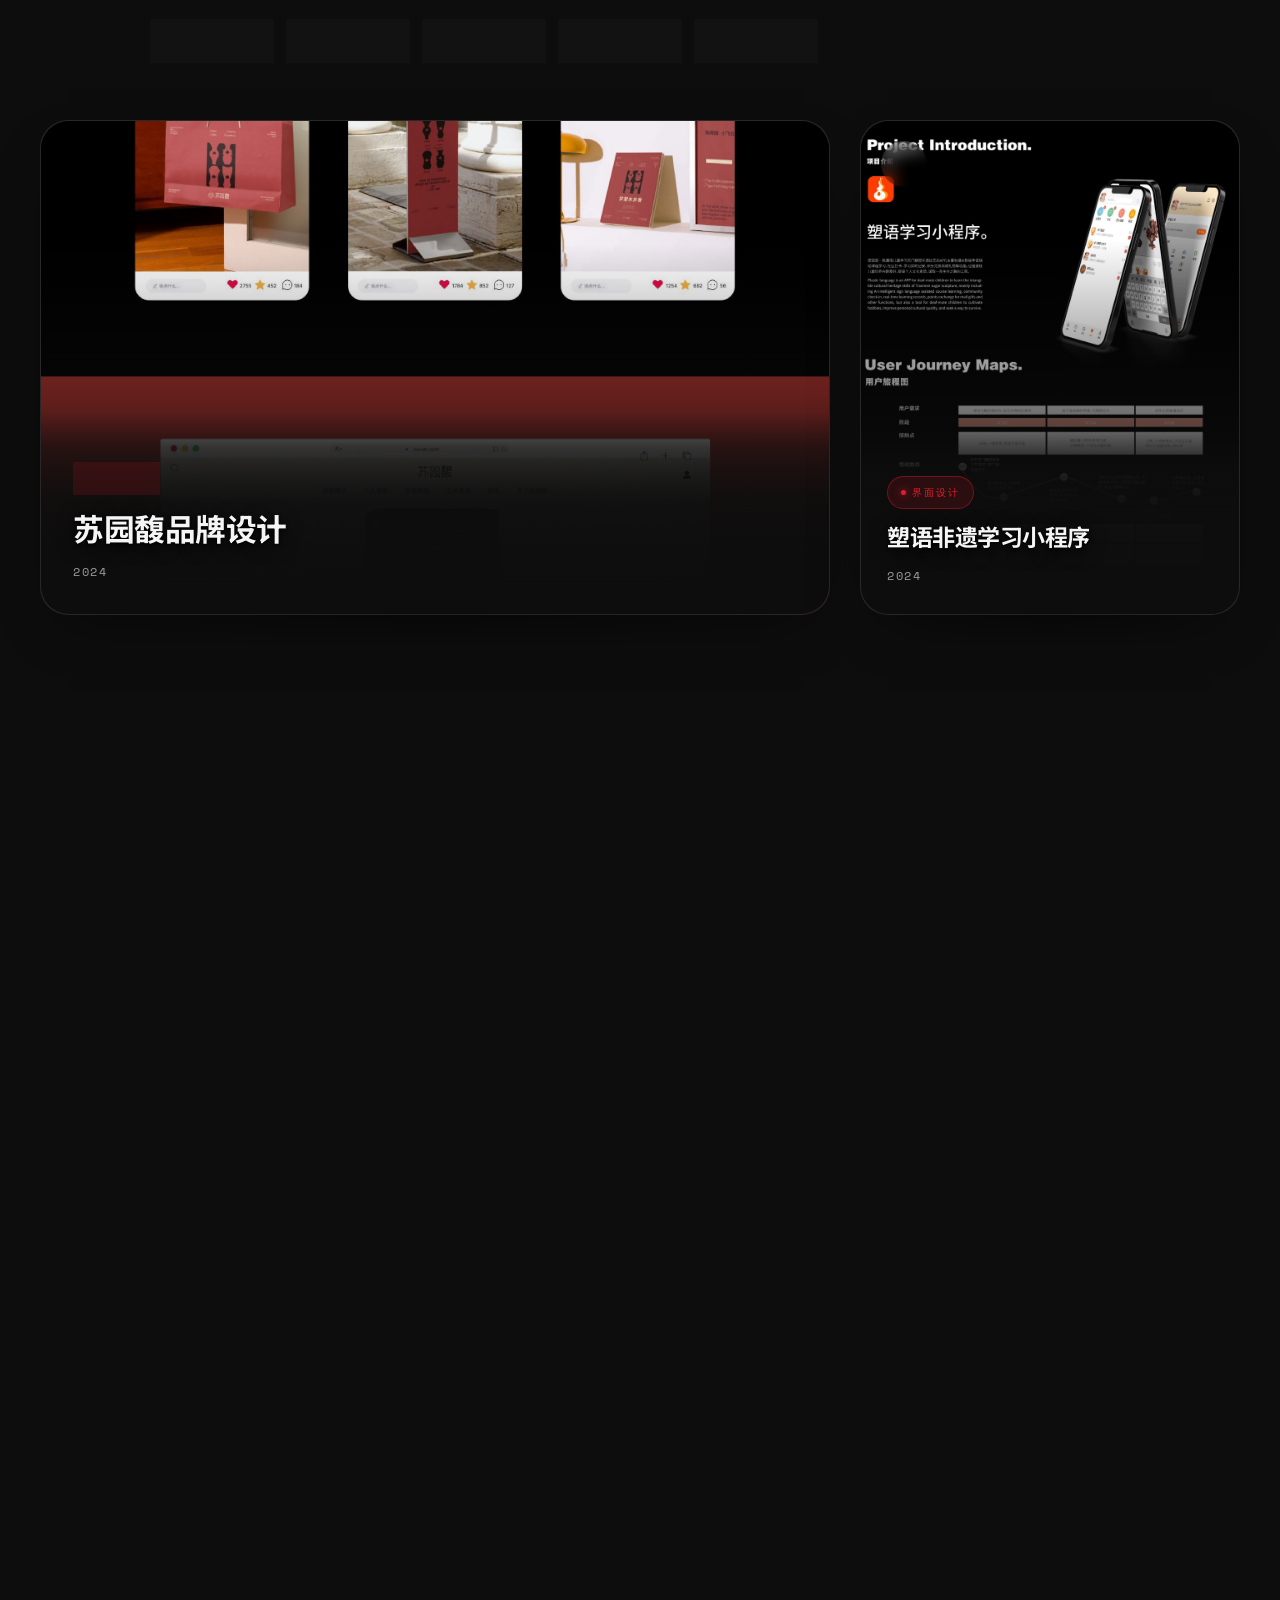
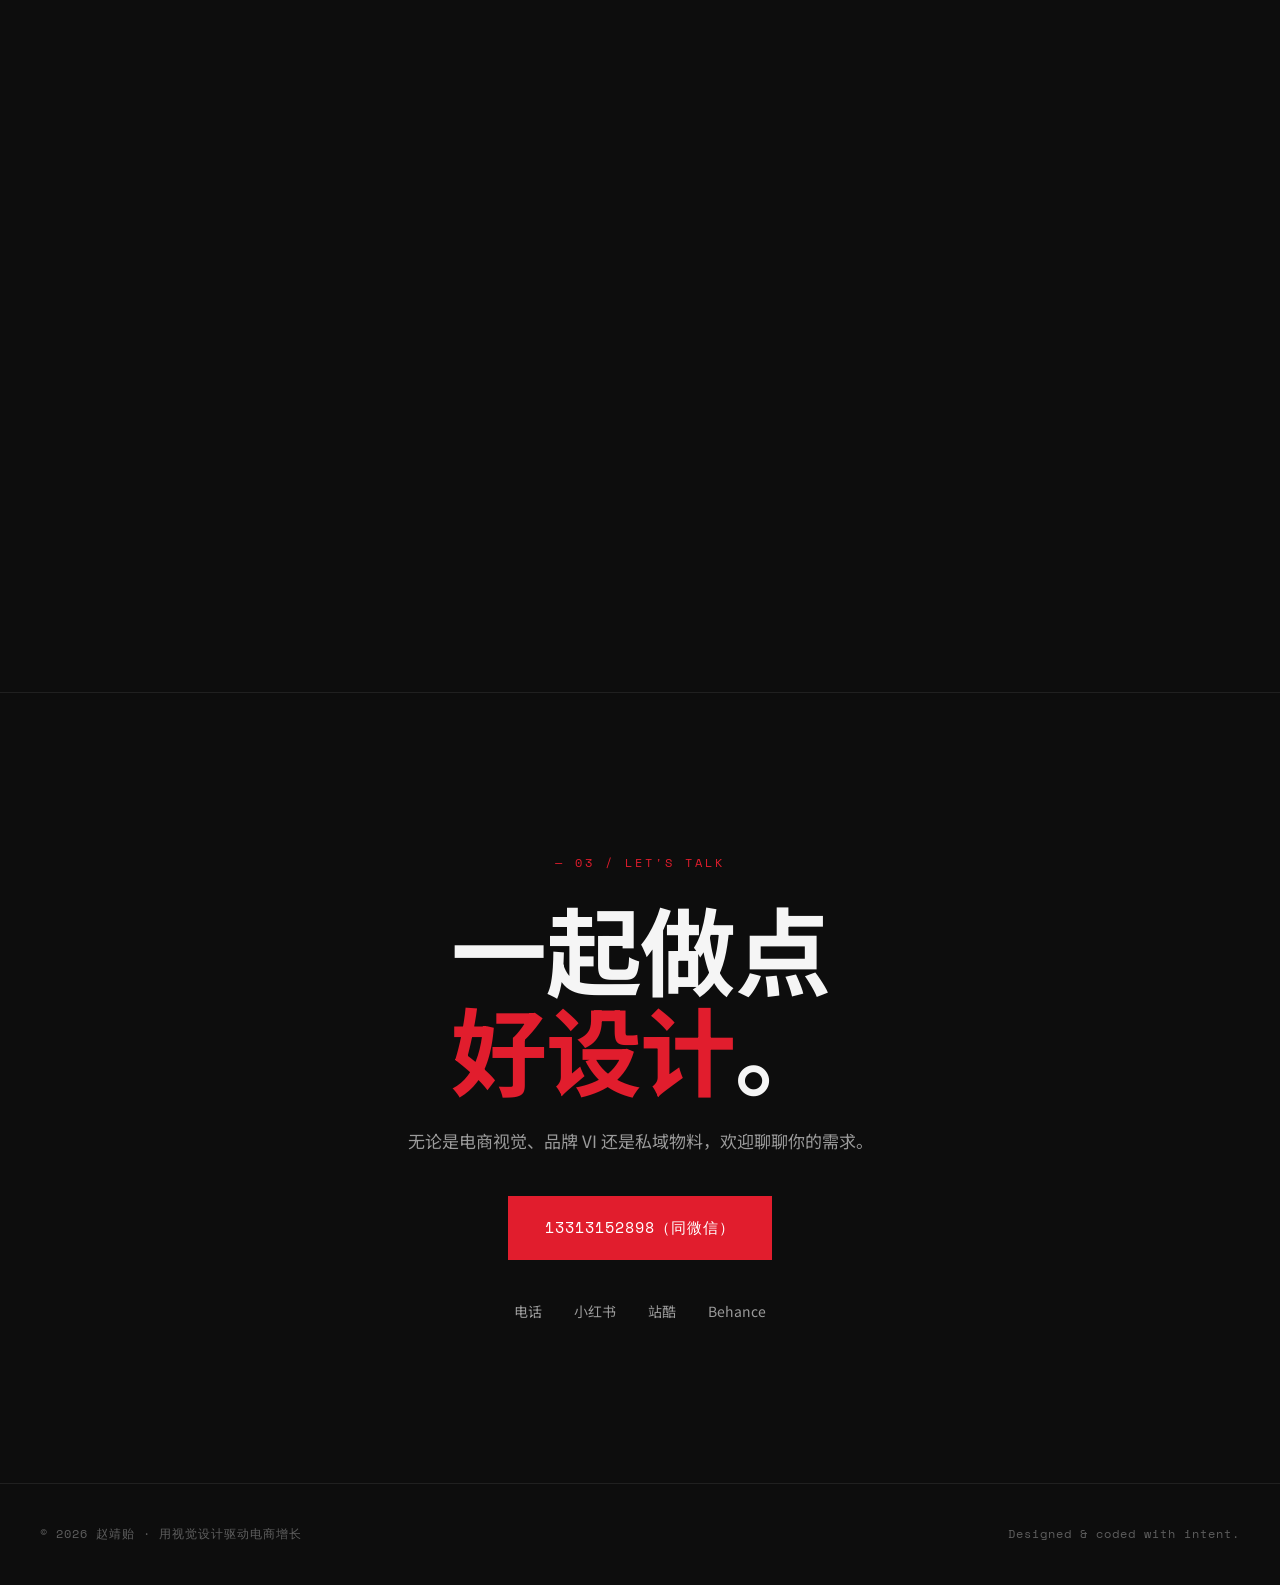
==== commit 70ee5458: "fix: image CDN fallback (jsDelivr → fastly → GitHub Pages direct)" ====
--- a/index.html
+++ b/index.html
@@ -373,7 +373,17 @@
 <script>
 if (window.CDN_BASE) {
   document.querySelectorAll('img[src^="assets/"]').forEach(function(img) {
-    img.src = window.CDN_BASE + img.getAttribute('src');
+    var origSrc = img.getAttribute('src');
+    var cdnSrc = window.CDN_BASE + origSrc;
+    img.src = cdnSrc;
+    /* fallback: jsDelivr fails → fastly mirror → GitHub Pages direct */
+    img.addEventListener('error', function() {
+      if (img.src.indexOf('cdn.jsdelivr.net') !== -1) {
+        img.src = cdnSrc.replace('cdn.jsdelivr.net', 'fastly.jsdelivr.net');
+      } else if (img.src.indexOf('fastly.jsdelivr.net') !== -1) {
+        img.src = origSrc;
+      }
+    }, {once: true});
   });
 }
 </script>
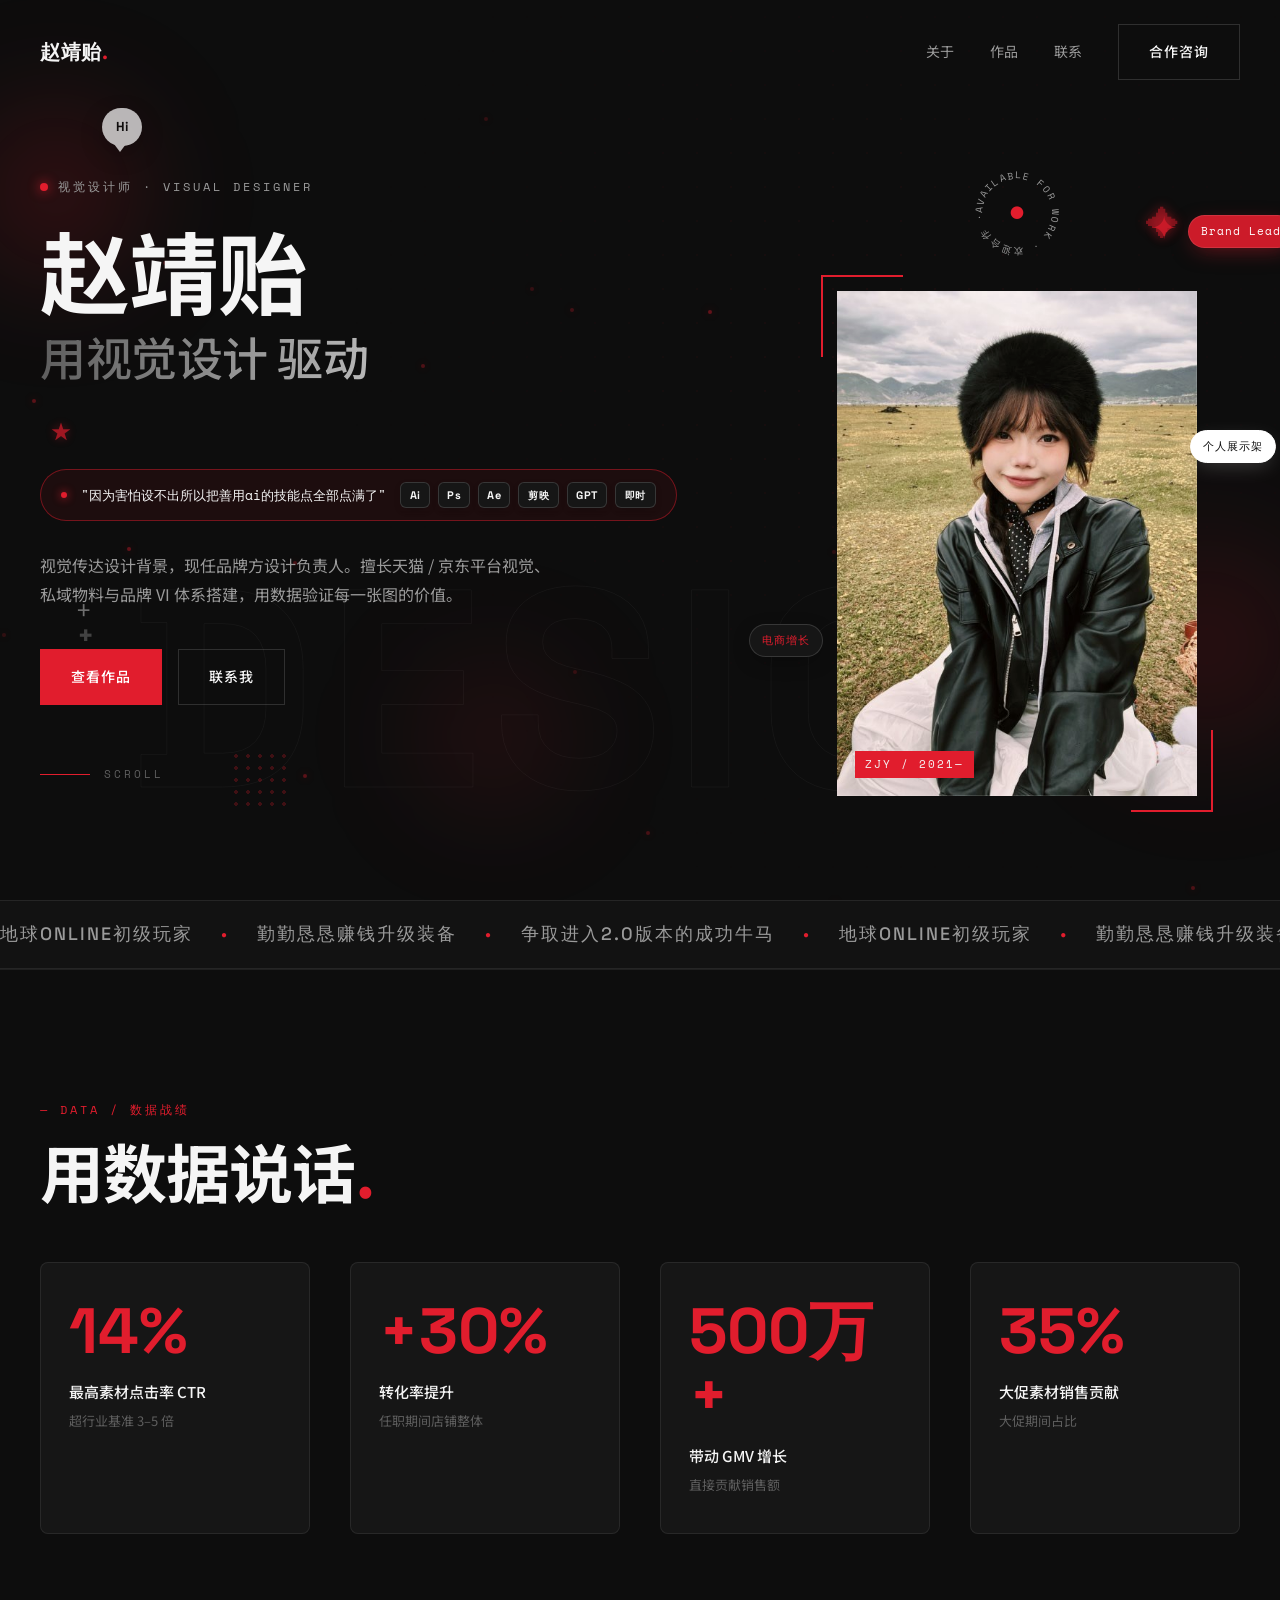
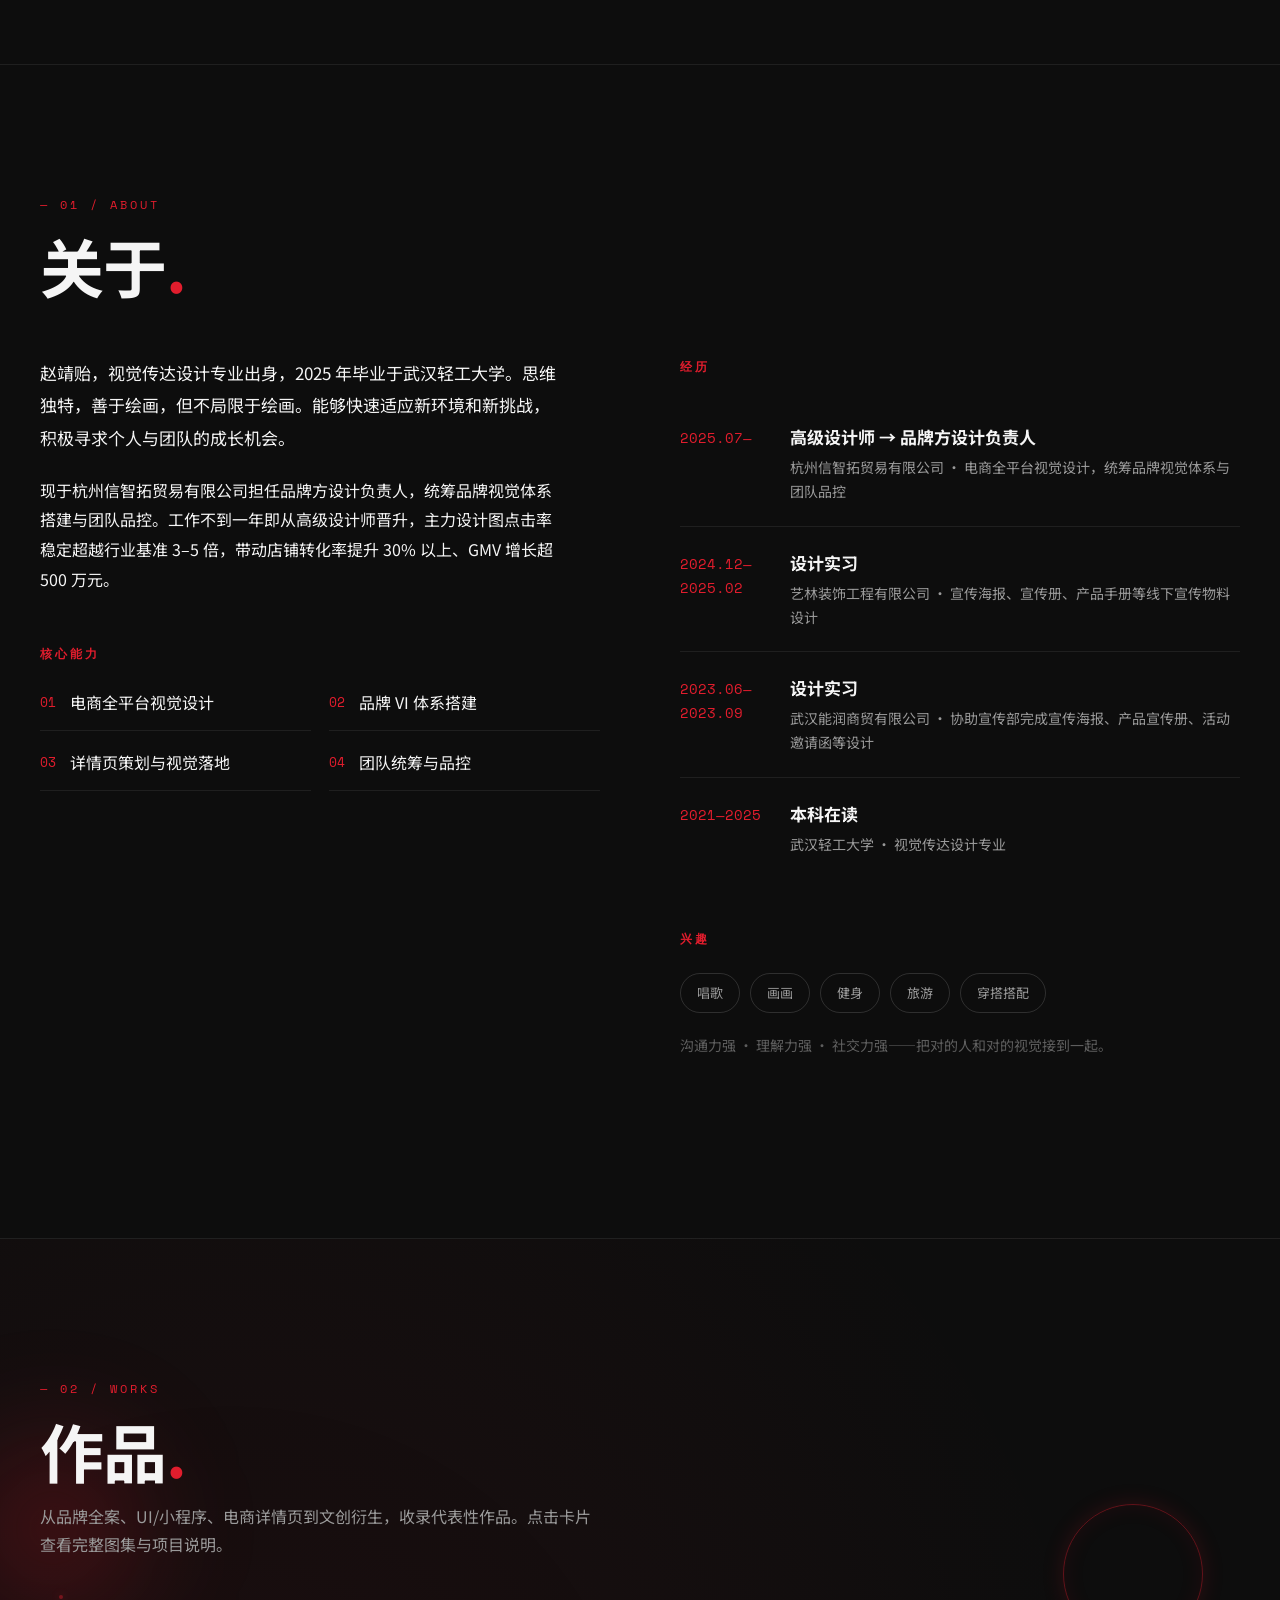
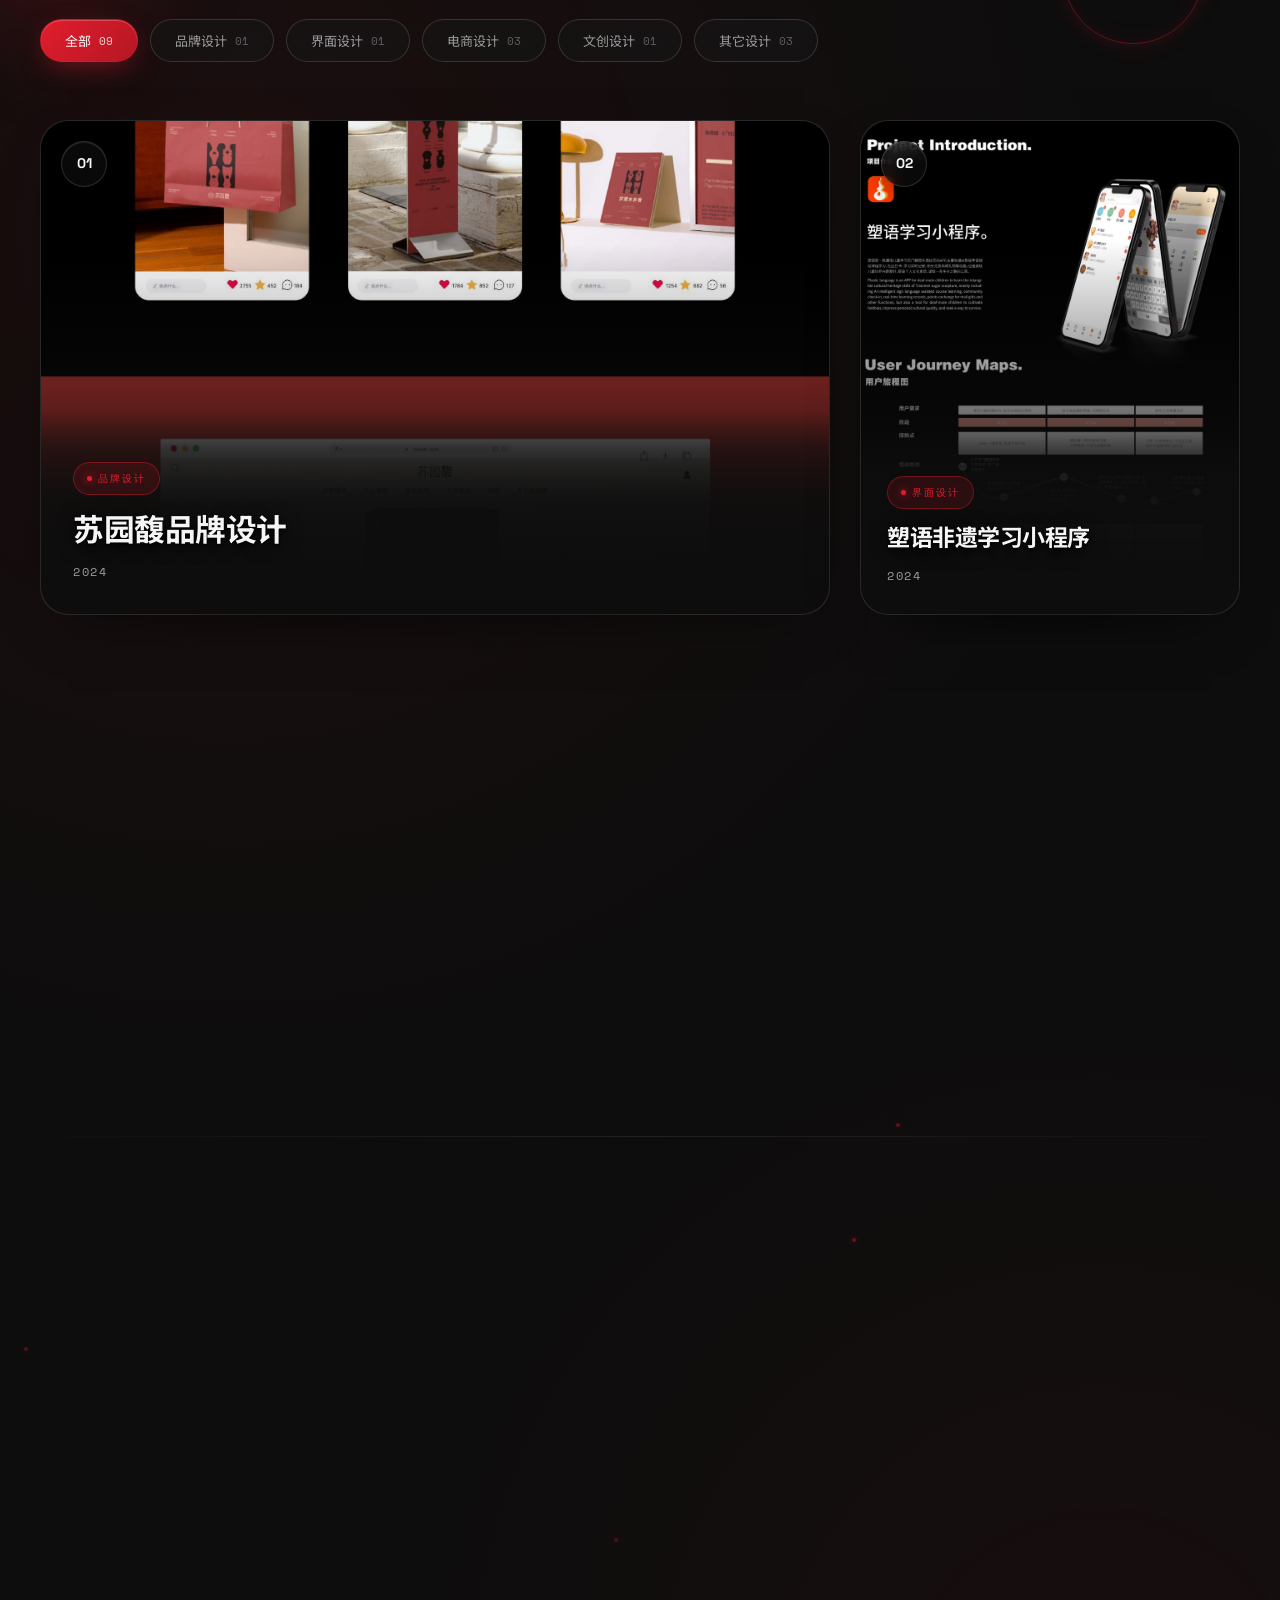
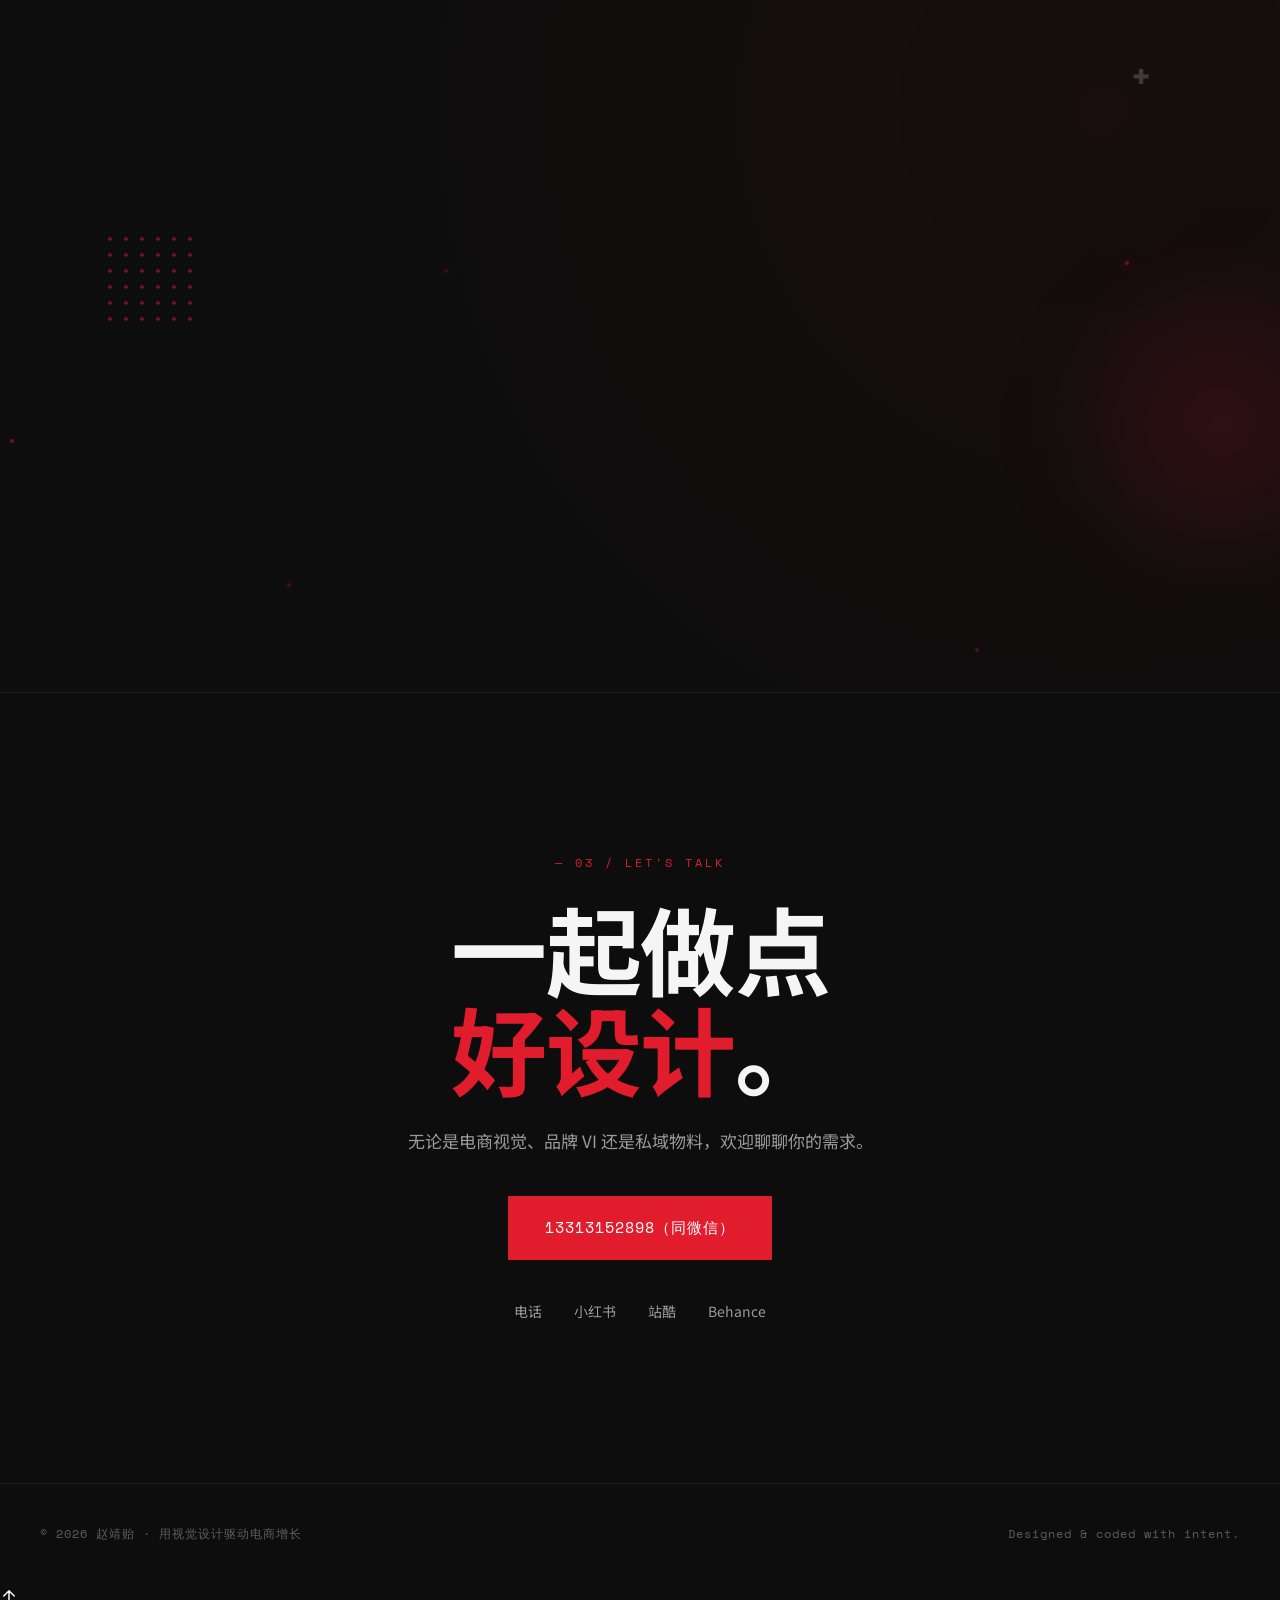
==== commit deffb12a: "feat: add interactions (progress bar, back-to-top, filter fade, stat rings, timeline stagger, cap ho" ====
--- a/index.html
+++ b/index.html
@@ -17,6 +17,9 @@
 </script>
 </head>
 <body>
+
+<!-- READING PROGRESS BAR -->
+<div class="reading-progress" id="readingProgress" aria-hidden="true"></div>
 
 <!-- GLOBAL DYNAMIC DECOR LAYER -->
 <div class="global-deco" aria-hidden="true">
@@ -174,30 +177,30 @@
         </div>
       </div>
       <div class="about-right">
-        <div class="timeline reveal">
-          <h3 class="cap-title">经历</h3>
-          <div class="tl-item">
+        <div class="timeline">
+          <h3 class="cap-title reveal">经历</h3>
+          <div class="tl-item reveal" data-delay="0">
             <span class="tl-year">2025.07—</span>
             <div class="tl-body">
               <h4>高级设计师 → 品牌方设计负责人</h4>
               <p>杭州信智拓贸易有限公司 · 电商全平台视觉设计，统筹品牌视觉体系与团队品控</p>
             </div>
           </div>
-          <div class="tl-item">
+          <div class="tl-item reveal" data-delay="120">
             <span class="tl-year">2024.12—2025.02</span>
             <div class="tl-body">
               <h4>设计实习</h4>
               <p>艺林装饰工程有限公司 · 宣传海报、宣传册、产品手册等线下宣传物料设计</p>
             </div>
           </div>
-          <div class="tl-item">
+          <div class="tl-item reveal" data-delay="240">
             <span class="tl-year">2023.06—2023.09</span>
             <div class="tl-body">
               <h4>设计实习</h4>
               <p>武汉能润商贸有限公司 · 协助宣传部完成宣传海报、产品宣传册、活动邀请函等设计</p>
             </div>
           </div>
-          <div class="tl-item">
+          <div class="tl-item reveal" data-delay="360">
             <span class="tl-year">2021—2025</span>
             <div class="tl-body">
               <h4>本科在读</h4>
@@ -369,6 +372,13 @@
     <span class="footer-cred">Designed & coded with intent.</span>
   </div>
 </footer>
+
+<!-- BACK TO TOP -->
+<button class="back-to-top" id="backToTop" aria-label="返回顶部">
+  <svg viewBox="0 0 24 24" width="18" height="18" fill="none" stroke="currentColor" stroke-width="2" stroke-linecap="round" stroke-linejoin="round">
+    <path d="M12 19V5M5 12l7-7 7 7"/>
+  </svg>
+</button>
 
 <script>
 if (window.CDN_BASE) {
